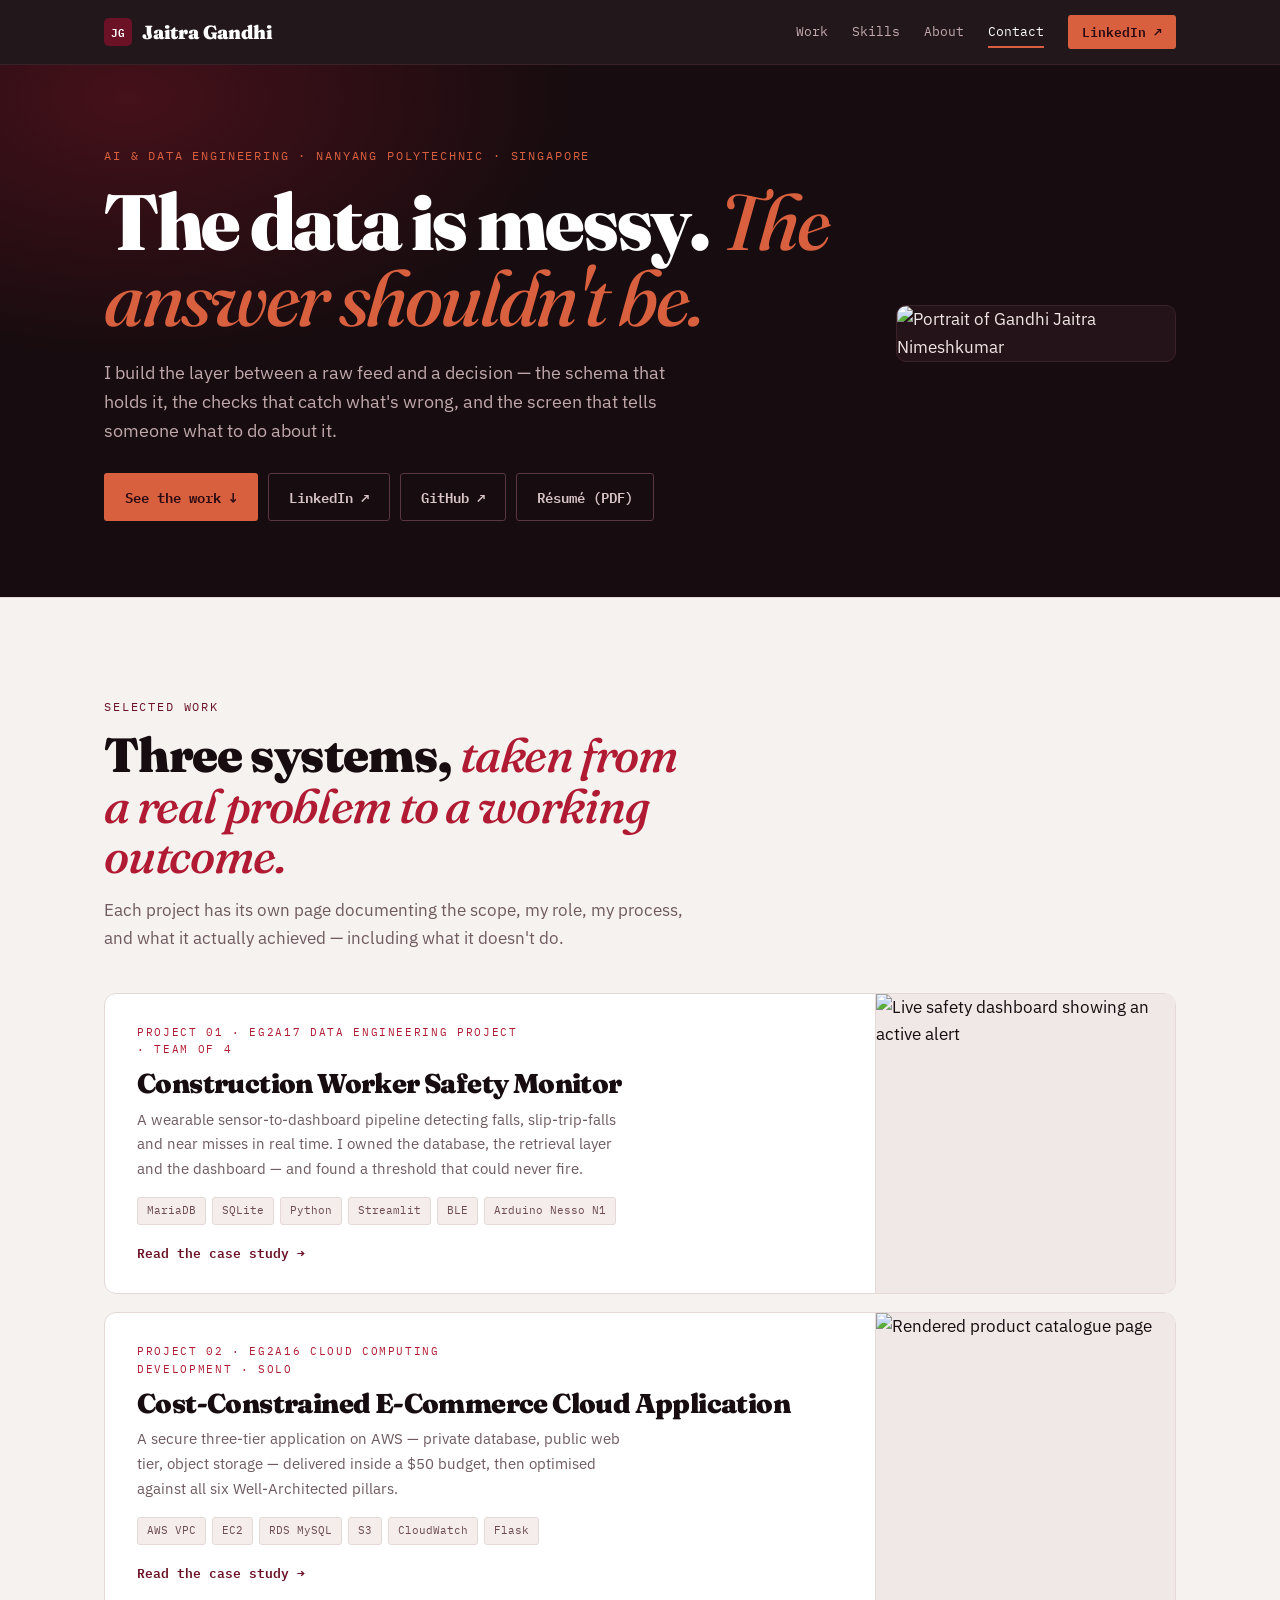
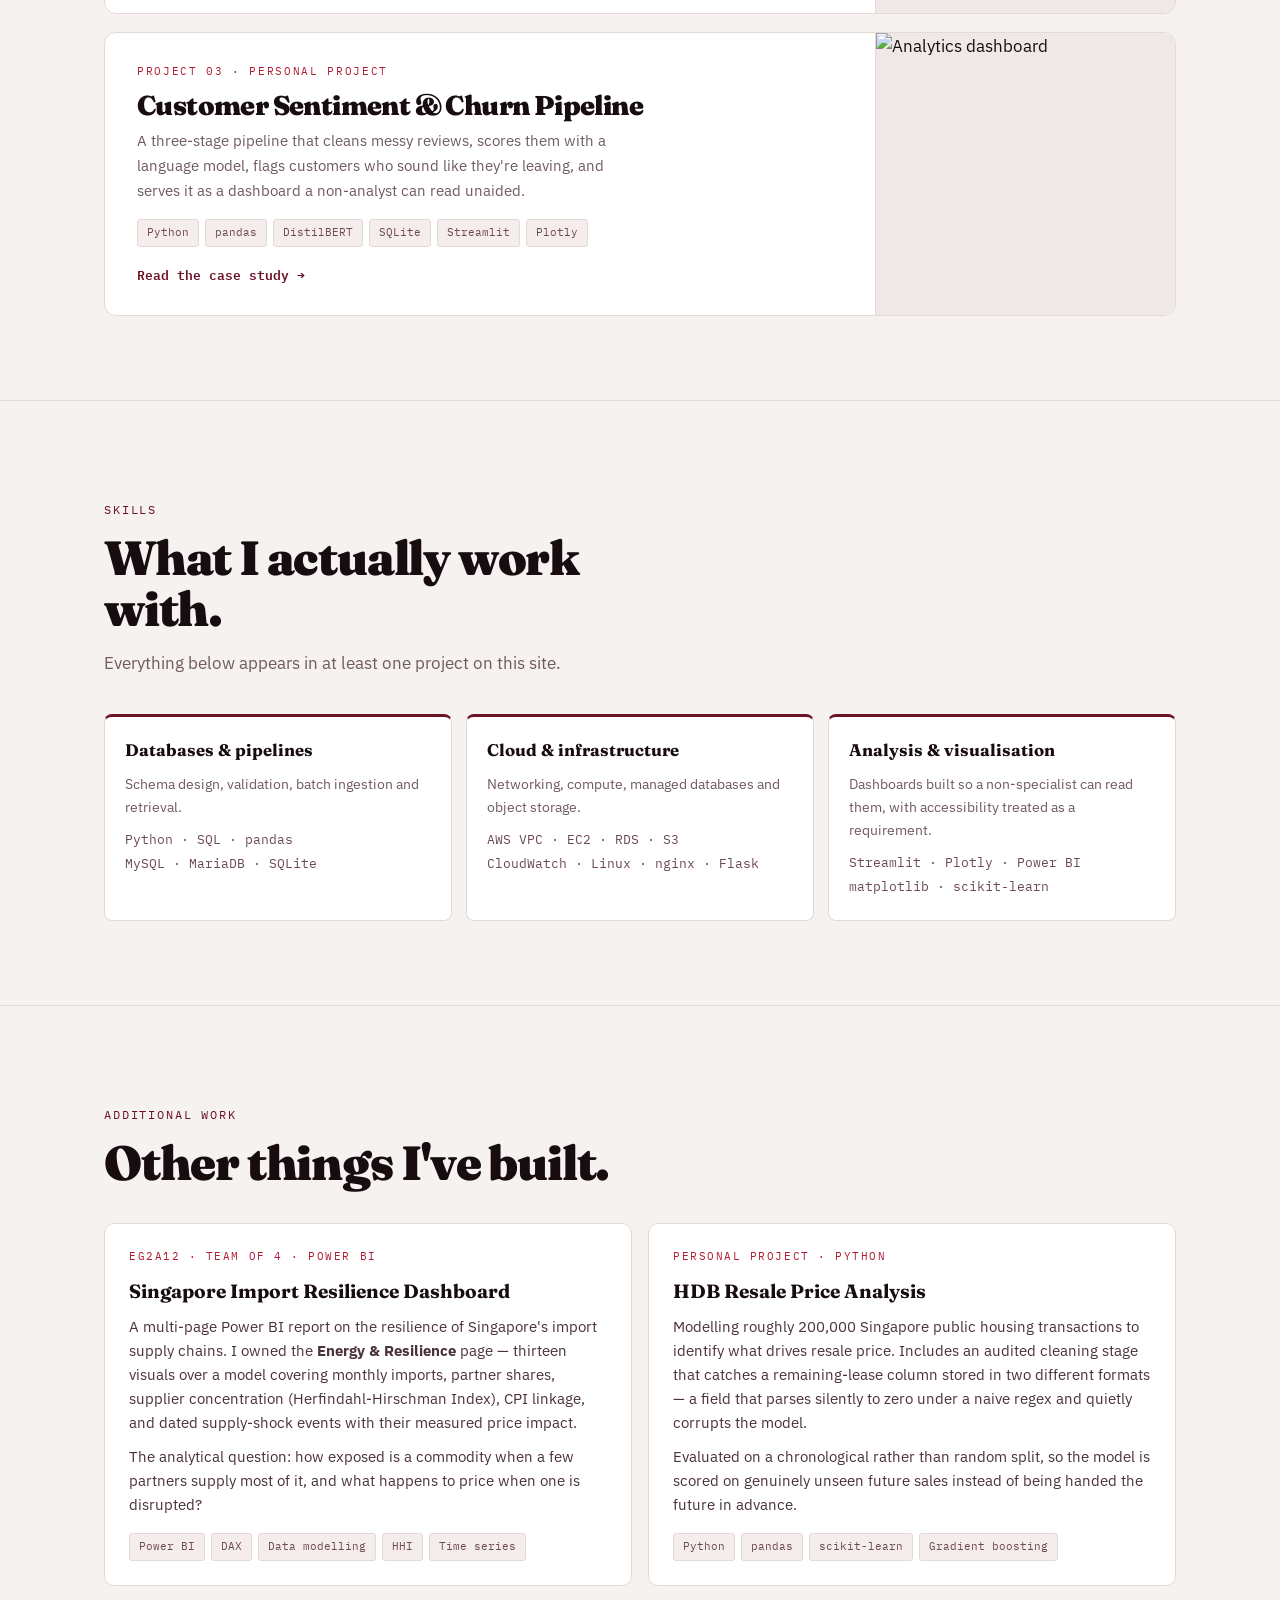
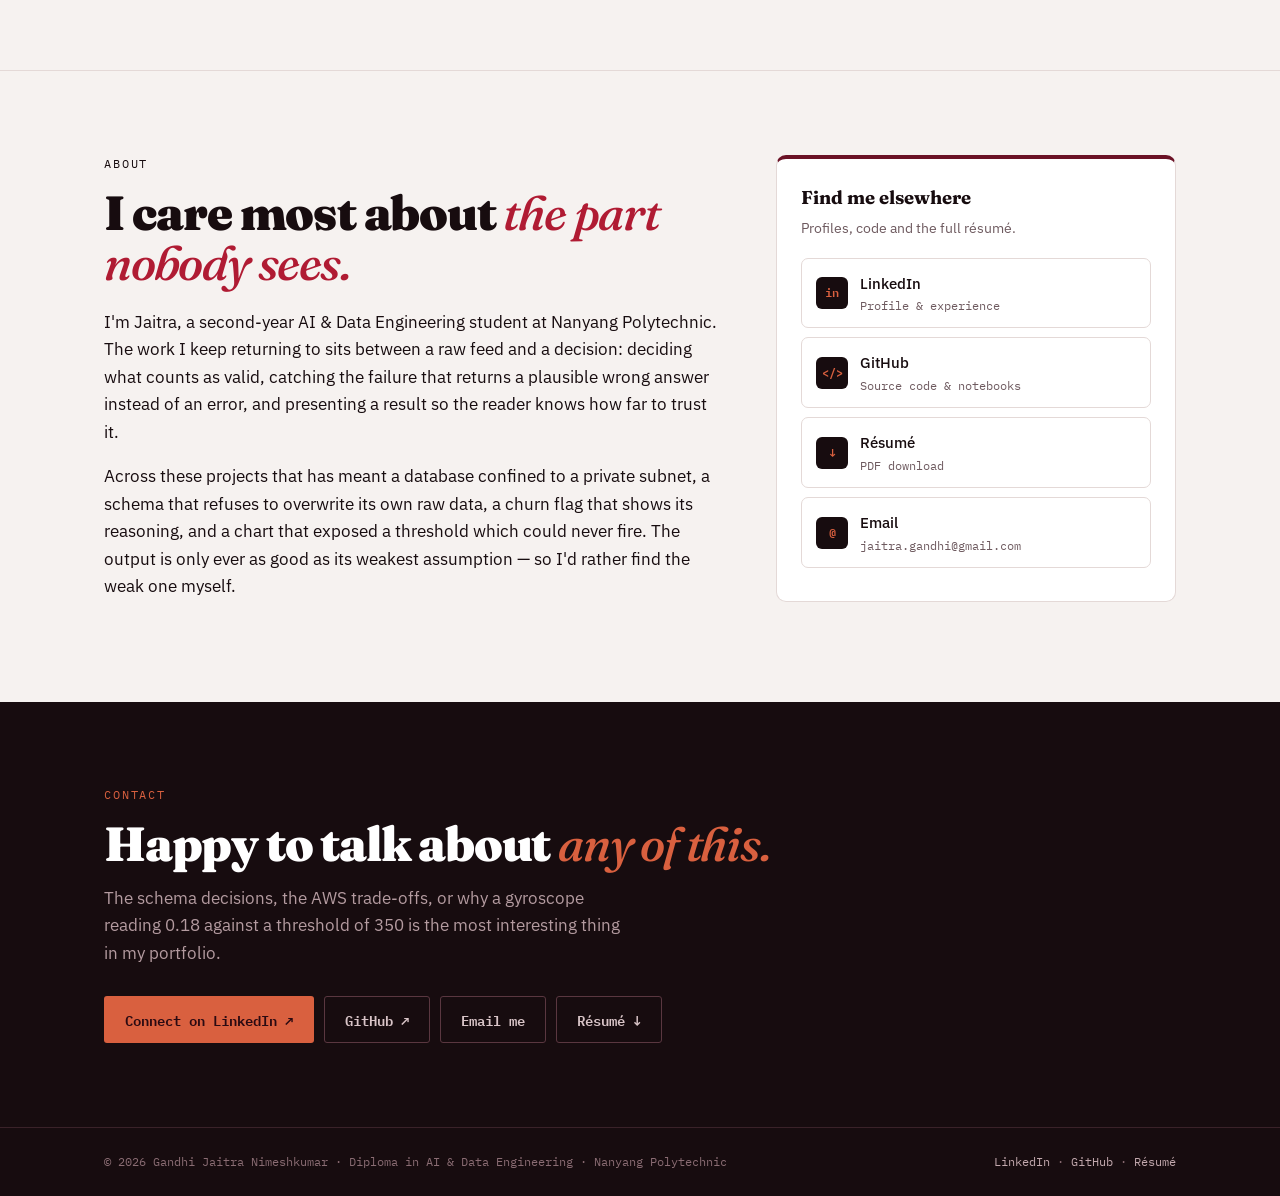
==== index.html @ 82442469 "Add files via upload" ====
<!DOCTYPE html>
<html lang="en">
<head>
<meta charset="utf-8">
<meta name="viewport" content="width=device-width, initial-scale=1">
<title>Gandhi Jaitra Nimeshkumar — AI &amp; Data Engineering Portfolio</title>
<meta name="description" content="AI &amp; Data Engineering student at Nanyang Polytechnic. Databases, data pipelines, cloud infrastructure and dashboards.">
<meta name="author" content="Gandhi Jaitra Nimeshkumar">
<meta name="theme-color" content="#170C0F">
<link rel="preconnect" href="https://fonts.googleapis.com">
<link rel="preconnect" href="https://fonts.gstatic.com" crossorigin>
<link href="https://fonts.googleapis.com/css2?family=Fraunces:opsz,wght@9..144,500;9..144,700;9..144,900&family=IBM+Plex+Mono:wght@400;500;600&family=IBM+Plex+Sans:wght@400;500;600&display=swap" rel="stylesheet">
<link rel="stylesheet" href="style.css">
</head>
<body>
<nav>
  <div class="wrap">
    <a class="brand" href="#top"><span class="mk">JG</span> Jaitra Gandhi</a>
    <button class="burger" id="burger" aria-label="Menu" aria-expanded="false">☰</button>
    <div class="menu" id="menu">
      <a class="nl" href="#work">Work</a>
      <a class="nl" href="#skills">Skills</a>
      <a class="nl" href="#about">About</a>
      <a class="nl" href="#contact">Contact</a>
      <a class="navcta" href="https://www.linkedin.com/in/jaitra-gandhi-11a529430/" target="_blank" rel="noopener">LinkedIn ↗</a>
    </div>
  </div>
</nav>
<header class="hero" id="top">
  <div class="wrap">
    <div class="hero-grid">
      <div>
        <p class="eyebrow">AI &amp; Data Engineering · Nanyang Polytechnic · Singapore</p>
        <h1>The data is messy. <i>The answer shouldn't be.</i></h1>
        <p class="lede">I build the layer between a raw feed and a decision — the schema that holds it, the checks that catch what's wrong, and the screen that tells someone what to do about it.</p>
        <div class="btns">
          <a class="btn solid" href="#work">See the work ↓</a>
          <a class="btn ghost" href="https://www.linkedin.com/in/jaitra-gandhi-11a529430/" target="_blank" rel="noopener">LinkedIn ↗</a>
          <a class="btn ghost" href="https://github.com/noobmaster69zz" target="_blank" rel="noopener">GitHub ↗</a>
          <a class="btn ghost" href="Gandhi_Jaitra_Nimeshkumar_Resume.pdf" target="_blank" rel="noopener">Résumé (PDF)</a>
        </div>
      </div>
      <div class="portrait"><img src="img/portrait.png" alt="Portrait of Gandhi Jaitra Nimeshkumar"></div>
    </div>
  </div>
</header>

<section id="work">
  <div class="wrap">
    <div class="sec-head rv">
      <p class="eyebrow">Selected work</p>
      <h2>Three systems, <i>taken from a real problem to a working outcome.</i></h2>
      <p>Each project has its own page documenting the scope, my role, my process, and what it actually achieved — including what it doesn't do.</p>
    </div>
    <div class="cards">
      <a class="pcard rv" href="p1-safety-monitor.html">
        <div class="pcard-body">
          <p class="p-num">Project 01 · EG2A17 Data Engineering Project · Team of 4</p>
          <h3>Construction Worker Safety Monitor</h3>
          <p>A wearable sensor-to-dashboard pipeline detecting falls, slip-trip-falls and near misses in real time. I owned the database, the retrieval layer and the dashboard — and found a threshold that could never fire.</p>
          <div class="stack"><span>MariaDB</span><span>SQLite</span><span>Python</span><span>Streamlit</span><span>BLE</span><span>Arduino Nesso N1</span></div>
          <div class="go">Read the case study →</div>
        </div>
        <div class="pcard-img"><img src="img/dep-dashboard.png" alt="Live safety dashboard showing an active alert"></div>
      </a>

      <a class="pcard rv" href="p2-cloud-application.html">
        <div class="pcard-body">
          <p class="p-num">Project 02 · EG2A16 Cloud Computing Development · Solo</p>
          <h3>Cost-Constrained E-Commerce Cloud Application</h3>
          <p>A secure three-tier application on AWS — private database, public web tier, object storage — delivered inside a $50 budget, then optimised against all six Well-Architected pillars.</p>
          <div class="stack"><span>AWS VPC</span><span>EC2</span><span>RDS MySQL</span><span>S3</span><span>CloudWatch</span><span>Flask</span></div>
          <div class="go">Read the case study →</div>
        </div>
        <div class="pcard-img"><img src="img/ccd-products.jpg" alt="Rendered product catalogue page"></div>
      </a>

      <a class="pcard rv" href="p3-sentiment-churn.html">
        <div class="pcard-body">
          <p class="p-num">Project 03 · Personal project</p>
          <h3>Customer Sentiment &amp; Churn Pipeline</h3>
          <p>A three-stage pipeline that cleans messy reviews, scores them with a language model, flags customers who sound like they're leaving, and serves it as a dashboard a non-analyst can read unaided.</p>
          <div class="stack"><span>Python</span><span>pandas</span><span>DistilBERT</span><span>SQLite</span><span>Streamlit</span><span>Plotly</span></div>
          <div class="go">Read the case study →</div>
        </div>
        <div class="pcard-img"><img src="img/ccd-cloudwatch.jpg" alt="Analytics dashboard"></div>
      </a>
    </div>
  </div>
</section>

<section id="skills">
  <div class="wrap">
    <div class="sec-head rv">
      <p class="eyebrow">Skills</p>
      <h2>What I actually work with.</h2>
      <p>Everything below appears in at least one project on this site.</p>
    </div>
    <div class="caps rv">
      <div class="cap"><h4>Databases &amp; pipelines</h4><p>Schema design, validation, batch ingestion and retrieval.</p>
        <div class="lst">Python · SQL · pandas<br>MySQL · MariaDB · SQLite</div></div>
      <div class="cap"><h4>Cloud &amp; infrastructure</h4><p>Networking, compute, managed databases and object storage.</p>
        <div class="lst">AWS VPC · EC2 · RDS · S3<br>CloudWatch · Linux · nginx · Flask</div></div>
      <div class="cap"><h4>Analysis &amp; visualisation</h4><p>Dashboards built so a non-specialist can read them, with accessibility treated as a requirement.</p>
        <div class="lst">Streamlit · Plotly · Power BI<br>matplotlib · scikit-learn</div></div>
    </div>
  </div>
</section>

<section id="more">
  <div class="wrap">
    <div class="sec-head rv"><p class="eyebrow">Additional work</p><h2>Other things I've built.</h2></div>
    <div class="more rv">
      <div class="mw">
        <p class="p-num">EG2A12 · Team of 4 · Power BI</p>
        <h4>Singapore Import Resilience Dashboard</h4>
        <p>A multi-page Power BI report on the resilience of Singapore's import supply chains. I owned the <strong>Energy &amp; Resilience</strong> page — thirteen visuals over a model covering monthly imports, partner shares, supplier concentration (Herfindahl-Hirschman Index), CPI linkage, and dated supply-shock events with their measured price impact.</p>
        <p>The analytical question: how exposed is a commodity when a few partners supply most of it, and what happens to price when one is disrupted?</p>
        <div class="stack"><span>Power BI</span><span>DAX</span><span>Data modelling</span><span>HHI</span><span>Time series</span></div>
      </div>
      <div class="mw">
        <p class="p-num">Personal project · Python</p>
        <h4>HDB Resale Price Analysis</h4>
        <p>Modelling roughly 200,000 Singapore public housing transactions to identify what drives resale price. Includes an audited cleaning stage that catches a remaining-lease column stored in two different formats — a field that parses silently to zero under a naive regex and quietly corrupts the model.</p>
        <p>Evaluated on a chronological rather than random split, so the model is scored on genuinely unseen future sales instead of being handed the future in advance.</p>
        <div class="stack"><span>Python</span><span>pandas</span><span>scikit-learn</span><span>Gradient boosting</span></div>
      </div>
    </div>
  </div>
</section>

<section id="about">
  <div class="wrap">
    <div class="about-grid">
      <div class="rv">
        <p class="eyebrow">About</p>
        <h2>I care most about <i>the part nobody sees.</i></h2>
        <p style="margin-top:20px">I'm Jaitra, a second-year AI &amp; Data Engineering student at Nanyang Polytechnic. The work I keep returning to sits between a raw feed and a decision: deciding what counts as valid, catching the failure that returns a plausible wrong answer instead of an error, and presenting a result so the reader knows how far to trust it.</p>
        <p>Across these projects that has meant a database confined to a private subnet, a schema that refuses to overwrite its own raw data, a churn flag that shows its reasoning, and a chart that exposed a threshold which could never fire. The output is only ever as good as its weakest assumption — so I'd rather find the weak one myself.</p>
      </div>
      <div class="linkcard rv">
        <h3>Find me elsewhere</h3>
        <p>Profiles, code and the full résumé.</p>
        <a class="linkrow" href="https://www.linkedin.com/in/jaitra-gandhi-11a529430/" target="_blank" rel="noopener"><span class="ic">in</span><span>LinkedIn<small>Profile &amp; experience</small></span></a>
        <a class="linkrow" href="https://github.com/noobmaster69zz" target="_blank" rel="noopener"><span class="ic">&lt;/&gt;</span><span>GitHub<small>Source code &amp; notebooks</small></span></a>
        <a class="linkrow" href="Gandhi_Jaitra_Nimeshkumar_Resume.pdf" target="_blank" rel="noopener"><span class="ic">↓</span><span>Résumé<small>PDF download</small></span></a>
        <a class="linkrow" href="mailto:jaitra.gandhi@gmail.com"><span class="ic">@</span><span>Email<small>jaitra.gandhi@gmail.com</small></span></a>
      </div>
    </div>
  </div>
</section>
<section class="contact" id="contact">
  <div class="wrap">
    <p class="eyebrow">Contact</p>
    <h2>Happy to talk about <i>any of this.</i></h2>
    <p style="max-width:52ch;margin-top:16px">The schema decisions, the AWS trade-offs, or why a gyroscope reading 0.18 against a threshold of 350 is the most interesting thing in my portfolio.</p>
    <div class="btns">
      <a class="btn solid" href="https://www.linkedin.com/in/jaitra-gandhi-11a529430/" target="_blank" rel="noopener">Connect on LinkedIn ↗</a>
      <a class="btn ghost" href="https://github.com/noobmaster69zz" target="_blank" rel="noopener">GitHub ↗</a>
      <a class="btn ghost" href="mailto:jaitra.gandhi@gmail.com">Email me</a>
      <a class="btn ghost" href="Gandhi_Jaitra_Nimeshkumar_Resume.pdf" target="_blank" rel="noopener">Résumé ↓</a>
    </div>
  </div>
</section><footer>
  <div class="wrap">
    <span>© 2026 Gandhi Jaitra Nimeshkumar · Diploma in AI &amp; Data Engineering · Nanyang Polytechnic</span>
    <span>
      <a href="https://www.linkedin.com/in/jaitra-gandhi-11a529430/" target="_blank" rel="noopener">LinkedIn</a> ·
      <a href="https://github.com/noobmaster69zz" target="_blank" rel="noopener">GitHub</a> ·
      <a href="Gandhi_Jaitra_Nimeshkumar_Resume.pdf" target="_blank" rel="noopener">Résumé</a>
    </span>
  </div>
</footer>
<div id="lb"><img id="lbimg" src="" alt=""></div>
<script src="script.js"></script>
</body>
</html>
---- style.css ----
:root{
  --ink:#170C0F;
  --ink-2:#241318;
  --oxblood:#6B1226;
  --crimson:#B01B33;
  --ember:#D9603F;
  --paper:#F6F2F0;
  --card:#FFFFFF;
  --mute:#6E5A5F;
  --line:#E4D9D7;
  --line-dk:#3A2229;
  --disp:'Fraunces',Georgia,serif;
  --sans:'IBM Plex Sans',system-ui,sans-serif;
  --mono:'IBM Plex Mono',ui-monospace,monospace;
}
*{box-sizing:border-box}
html{scroll-behavior:smooth;scroll-padding-top:72px}
body{margin:0;background:var(--paper);color:var(--ink);font-family:var(--sans);font-size:17px;line-height:1.62;-webkit-font-smoothing:antialiased}
img{max-width:100%;display:block}
a{color:var(--oxblood)}
.wrap{max-width:1120px;margin:0 auto;padding:0 24px}
.eyebrow{font-family:var(--mono);font-size:11.5px;letter-spacing:.16em;text-transform:uppercase;margin:0}
code{font-family:var(--mono);font-size:.88em;background:#F3EAE9;padding:1px 5px;border-radius:3px}

/* ---------- setup banner ---------- */
#setup{background:var(--crimson);color:#fff;font-family:var(--mono);font-size:13px;line-height:1.7}
#setup .wrap{padding:14px 24px}
#setup ol{margin:6px 0 0;padding-left:20px}
#setup button{background:#fff;color:var(--crimson);border:0;border-radius:5px;padding:5px 12px;font:600 12px var(--mono);cursor:pointer;margin-top:8px}

/* ---------- nav ---------- */
nav{position:sticky;top:0;z-index:60;background:rgba(23,12,15,.95);backdrop-filter:blur(10px);border-bottom:1px solid var(--line-dk)}
nav .wrap{display:flex;align-items:center;gap:26px;height:64px}
.brand{font-family:var(--disp);font-weight:900;font-size:19px;color:#fff;text-decoration:none;margin-right:auto;letter-spacing:-.01em;display:flex;align-items:center;gap:10px}
.brand .mk{width:28px;height:28px;border-radius:5px;background:var(--oxblood);color:#fff;display:grid;place-items:center;font-family:var(--mono);font-size:11px;font-weight:600;letter-spacing:0}
.nl{font-family:var(--mono);font-size:12.5px;color:#C3A9AE;text-decoration:none;padding:5px 0;border-bottom:2px solid transparent}
.nl:hover{color:#fff}
.nl.on{color:#fff;border-bottom-color:var(--ember)}
.navcta{font-family:var(--mono);font-size:12.5px;font-weight:600;color:#2A0A12;background:var(--ember);padding:7px 14px;border-radius:3px;text-decoration:none}
.navcta:hover{background:#fff}
.menu{display:flex;gap:24px;align-items:center}
.burger{display:none;background:none;border:0;color:#fff;font-size:21px;cursor:pointer}

/* ---------- buttons ---------- */
.btns{display:flex;flex-wrap:wrap;gap:10px;margin-top:28px}
.btn{font-family:var(--mono);font-size:13.5px;font-weight:600;padding:12px 20px;border-radius:3px;text-decoration:none;border:1px solid transparent;display:inline-block}
.btn.solid{background:var(--ember);color:#2A0A12}
.btn.solid:hover{background:#fff}
.btn.ghost{border-color:#5A3740;color:#D8C4C7}
.btn.ghost:hover{border-color:var(--ember);color:#fff}
.btn.dark{border-color:var(--line);color:var(--ink)}
.btn.dark:hover{border-color:var(--crimson);color:var(--crimson)}

/* ---------- hero (home) ---------- */
header.hero{background:var(--ink);color:#EDE2E1;padding:82px 0 76px;position:relative;overflow:hidden}
header.hero::before{content:"";position:absolute;inset:0;background:radial-gradient(720px 420px at 10% 6%,rgba(176,27,51,.30),transparent 62%);pointer-events:none}
.hero .wrap{position:relative;z-index:1}
.hero .eyebrow{color:var(--ember)}
.hero-grid{display:grid;grid-template-columns:1fr 280px;gap:56px;align-items:center}
h1{font-family:var(--disp);font-weight:900;font-size:clamp(2.6rem,6.6vw,4.9rem);line-height:.97;letter-spacing:-.03em;margin:18px 0 0;color:#fff;max-width:15ch}
h1 i{font-style:italic;font-weight:500;color:var(--ember)}
.lede{font-size:1.12rem;color:#C0A8AC;max-width:54ch;margin:22px 0 0}
.portrait{border:1px solid var(--line-dk);border-radius:10px;overflow:hidden;background:#241419}
.portrait img{width:100%;filter:saturate(.92) contrast(1.03)}

/* ---------- sections ---------- */
section{padding:84px 0;border-top:1px solid var(--line)}
.sec-head{max-width:60ch}
.sec-head .eyebrow{color:var(--oxblood)}
h2{font-family:var(--disp);font-weight:900;font-size:clamp(1.95rem,4.2vw,3rem);line-height:1.05;letter-spacing:-.025em;margin:14px 0 0}
h2 i{font-style:italic;font-weight:500;color:var(--crimson)}
.sec-head p{color:var(--mute);margin:16px 0 0}

/* ---------- project cards (home) ---------- */
.cards{display:grid;gap:18px;margin-top:40px}
.pcard{display:grid;grid-template-columns:1fr 300px;gap:0;background:var(--card);border:1px solid var(--line);border-radius:12px;overflow:hidden;text-decoration:none;color:var(--ink);transition:border-color .18s,transform .18s,box-shadow .18s}
.pcard:hover{border-color:var(--crimson);transform:translateY(-3px);box-shadow:0 10px 30px rgba(107,18,38,.10)}
.pcard-body{padding:30px 32px}
.pcard .p-num{font-family:var(--mono);font-size:11px;letter-spacing:.15em;text-transform:uppercase;color:var(--crimson)}
.pcard h3{font-family:var(--disp);font-weight:900;font-size:1.7rem;letter-spacing:-.022em;margin:10px 0 8px;line-height:1.08}
.pcard p{color:var(--mute);margin:0;font-size:.96rem;max-width:56ch}
.pcard .go{font-family:var(--mono);font-size:12.5px;color:var(--oxblood);margin-top:18px;font-weight:600}
.pcard-img{background:#F0E8E7;border-left:1px solid var(--line);overflow:hidden}
.pcard-img img{width:100%;height:100%;object-fit:cover}
.stack{display:flex;flex-wrap:wrap;gap:6px;margin-top:16px}
.stack span{font-family:var(--mono);font-size:11px;background:#F5EDEC;border:1px solid var(--line);color:#6B4A50;padding:4px 9px;border-radius:3px}

/* ---------- skills ---------- */
.caps{display:grid;grid-template-columns:repeat(3,1fr);gap:14px;margin-top:36px}
.cap{background:var(--card);border:1px solid var(--line);border-top:3px solid var(--oxblood);border-radius:8px;padding:20px}
.cap h4{font-family:var(--disp);font-weight:700;font-size:1.05rem;margin:0 0 8px}
.cap p{font-size:.89rem;color:var(--mute);margin:0}
.cap .lst{font-family:var(--mono);font-size:.8rem;color:#6B4A50;margin-top:10px;line-height:1.9}

/* ---------- about ---------- */
.about-grid{display:grid;grid-template-columns:1.55fr 1fr;gap:52px;align-items:start}
.linkcard{background:var(--card);border:1px solid var(--line);border-top:4px solid var(--oxblood);border-radius:10px;padding:24px}
.linkcard h3{font-family:var(--disp);font-weight:700;font-size:1.16rem;margin:0 0 3px}
.linkcard>p{font-size:.9rem;color:var(--mute);margin:0 0 18px}
.linkrow{display:flex;align-items:center;gap:12px;padding:12px 14px;border:1px solid var(--line);border-radius:7px;text-decoration:none;color:var(--ink);margin-bottom:9px;font-weight:500;font-size:.95rem;transition:border-color .15s,transform .15s}
.linkrow:hover{border-color:var(--crimson);transform:translateX(3px)}
.linkrow .ic{width:32px;height:32px;border-radius:6px;background:var(--ink);color:var(--ember);display:grid;place-items:center;font-family:var(--mono);font-size:12px;font-weight:600;flex:none}
.linkrow small{display:block;font-weight:400;color:var(--mute);font-size:.78rem;font-family:var(--mono)}

/* ---------- more work ---------- */
.more{display:grid;grid-template-columns:1fr 1fr;gap:16px;margin-top:34px}
.mw{background:var(--card);border:1px solid var(--line);border-radius:10px;padding:24px}
.mw .p-num{font-family:var(--mono);font-size:11px;letter-spacing:.14em;text-transform:uppercase;color:var(--crimson)}
.mw h4{font-family:var(--disp);font-weight:700;font-size:1.2rem;margin:9px 0 8px}
.mw p{font-size:.93rem;color:#4A3236;margin:0 0 10px}

/* ================= PROJECT PAGE ================= */
.phero{background:var(--ink);color:#EDE2E1;padding:56px 0 0;position:relative;overflow:hidden}
.phero::before{content:"";position:absolute;inset:0;background:radial-gradient(680px 380px at 8% 0%,rgba(176,27,51,.28),transparent 62%);pointer-events:none}
.phero .wrap{position:relative;z-index:1}
.crumb{font-family:var(--mono);font-size:12px;color:#9A7A81}
.crumb a{color:#C3A9AE;text-decoration:none}
.crumb a:hover{color:#fff}
.phero .eyebrow{color:var(--ember);margin-top:26px}
.phero h1{font-size:clamp(2.2rem,5.2vw,3.7rem);max-width:19ch}
.phero .lede{max-width:60ch}
.meta{display:grid;grid-template-columns:repeat(4,1fr);border-top:1px solid var(--line-dk);margin-top:44px}
.meta div{padding:20px 0 24px;border-right:1px solid var(--line-dk);padding-right:18px}
.meta div:last-child{border-right:0}
.meta .k{font-family:var(--mono);font-size:10.5px;letter-spacing:.12em;text-transform:uppercase;color:#9A7A81}
.meta .v{font-family:var(--disp);font-weight:700;font-size:1.12rem;color:#fff;margin-top:7px;line-height:1.2}

/* rubric block */
.rub{padding:76px 0;border-top:1px solid var(--line)}
.rub-tag{font-family:var(--mono);font-size:11px;letter-spacing:.15em;text-transform:uppercase;color:var(--crimson);display:flex;align-items:center;gap:10px;margin:0}
.rub-tag::before{content:"";width:26px;height:2px;background:var(--crimson);flex:none}
.rub h2{max-width:22ch}
.rub .cont{max-width:76ch;margin-top:22px}
.rub .cont p{margin:0 0 15px}
.rub .cont p:last-child{margin-bottom:0}

/* facts strip */
.facts{display:grid;grid-template-columns:repeat(4,1fr);border:1px solid var(--line);border-radius:10px;overflow:hidden;background:var(--card);margin-top:34px}
.fact{padding:20px 22px;border-right:1px solid var(--line)}
.fact:last-child{border-right:0}
.fact .v{font-family:var(--disp);font-weight:900;font-size:1.8rem;line-height:1;letter-spacing:-.02em;color:var(--oxblood)}
.fact .l{font-family:var(--mono);font-size:10.5px;color:var(--mute);text-transform:uppercase;letter-spacing:.08em;margin-top:7px}

/* steps */
.steps{display:grid;gap:1px;margin-top:26px;border:1px solid var(--line);border-radius:8px;overflow:hidden;background:var(--line)}
.step{display:grid;grid-template-columns:54px 1fr;background:#fff}
.step .sn{background:var(--ink);color:var(--ember);font-family:var(--mono);font-size:12.5px;display:grid;place-items:center}
.step .sb{padding:15px 20px}
.step .sb strong{font-family:var(--mono);font-size:.86rem;color:var(--oxblood);display:block;margin-bottom:3px}
.step .sb span{font-size:.93rem;color:#453035}

/* wins / limits / finding */
.wins{display:grid;grid-template-columns:repeat(auto-fit,minmax(200px,1fr));gap:12px;margin-top:26px}
.win{border:1px solid var(--line);border-left:3px solid var(--oxblood);border-radius:6px;padding:14px 16px;background:var(--card)}
.win strong{display:block;font-family:var(--mono);font-size:.85rem;color:var(--oxblood)}
.win span{font-size:.88rem;color:var(--mute)}
.limits{background:#FBF4F2;border:1px solid #EBD5D0;border-left:3px solid var(--ember);border-radius:8px;padding:22px 26px;margin-top:30px}
.limits .rub-tag{color:#A6432A}
.limits .rub-tag::before{background:#A6432A}
.limits p{margin:12px 0 0;font-size:.95rem;color:#4A3236;max-width:76ch}
.finding{background:var(--ink);color:#E7D8DA;border-radius:10px;padding:30px 32px;margin-top:30px}
.finding .rub-tag{color:var(--ember)}
.finding .rub-tag::before{background:var(--ember)}
.finding h3{font-family:var(--disp);font-weight:900;font-size:1.5rem;margin:14px 0 10px;color:#fff;letter-spacing:-.02em}
.finding p{margin:0 0 12px;font-size:.98rem;color:#BCA3A7;max-width:78ch}
.finding p:last-child{margin-bottom:0}
.finding code{background:#33161F;color:#F0B9A8}

/* figures */
.figs{display:grid;grid-template-columns:repeat(auto-fit,minmax(300px,1fr));gap:16px;margin-top:26px}
figure{margin:0;border:1px solid var(--line);border-radius:8px;overflow:hidden;background:#fff}
figure img{width:100%;height:auto;cursor:zoom-in}
figcaption{padding:12px 15px;border-top:1px solid var(--line);font-size:.85rem;color:var(--mute)}
figcaption b{color:var(--ink);font-weight:600}

/* expandable nodes */
.grid-btns{display:grid;grid-template-columns:repeat(auto-fit,minmax(160px,1fr));gap:10px;margin-top:22px}
.node{background:var(--card);border:1px solid var(--line);border-radius:7px;padding:15px;cursor:pointer;text-align:left;font:inherit;transition:border-color .15s,transform .15s}
.node:hover{border-color:var(--crimson);transform:translateY(-2px)}
.node[aria-expanded="true"]{border-color:var(--crimson);background:#FCF4F3}
.node .t{font-family:var(--mono);font-size:10.5px;color:var(--crimson);letter-spacing:.08em}
.node .n{font-family:var(--disp);font-weight:700;font-size:1rem;margin-top:5px}
.node .d{font-size:.85rem;color:var(--mute);margin-top:8px;display:none;line-height:1.55}
.node[aria-expanded="true"] .d{display:block}

/* schema explorer */
.sig{margin-top:24px;border:1px solid var(--line-dk);border-radius:10px;background:var(--ink);overflow:hidden}
.sig-top{padding:12px 18px;border-bottom:1px solid var(--line-dk);font-family:var(--mono);font-size:11.5px;color:#9A7A81}
.sig-top b{color:var(--ember);font-weight:600}
.sig-body{display:grid;grid-template-columns:1fr 1fr 1fr;gap:1px;background:var(--line-dk)}
.tbl{background:#1D0F14;border:0;padding:20px;text-align:left;cursor:pointer;font:inherit;color:inherit}
.tbl:hover{background:#291419}
.tbl[aria-selected="true"]{background:#33161F}
.tbl .k{font-family:var(--mono);font-size:10.5px;letter-spacing:.13em;color:var(--ember)}
.tbl .t{font-family:var(--mono);font-size:15px;color:#fff;margin-top:6px}
.tbl .s{font-size:.85rem;color:#A78D93;margin-top:6px}
.sig-detail{padding:22px;border-top:1px solid var(--line-dk);background:#140A0E;min-height:110px}
.sig-detail .cols{font-family:var(--mono);font-size:12px;color:#D3A9B2;line-height:2}
.sig-detail p{margin:10px 0 0;font-size:.93rem;color:#B49BA0;max-width:78ch}

/* churn demo */
.demo{margin-top:24px;border:1px solid var(--line-dk);border-radius:10px;background:var(--ink);overflow:hidden}
.demo-grid{display:grid;grid-template-columns:1fr 1fr}
.demo-pane{padding:22px}
.demo-pane+.demo-pane{border-left:1px solid var(--line-dk)}
.pane-label{font-family:var(--mono);font-size:10.5px;letter-spacing:.13em;text-transform:uppercase;color:#9A7A81;margin:0 0 11px}
#review{width:100%;min-height:120px;resize:vertical;background:#120A0D;border:1px solid var(--line-dk);border-radius:6px;color:#E4D3D5;font-family:var(--sans);font-size:15px;line-height:1.55;padding:12px}
#review:focus{outline:2px solid var(--ember);outline-offset:1px}
.samples{display:flex;flex-wrap:wrap;gap:6px;margin-top:11px}
.samples button{font-family:var(--mono);font-size:11px;background:transparent;border:1px solid var(--line-dk);color:#A78D93;padding:5px 10px;border-radius:99px;cursor:pointer}
.samples button:hover{border-color:var(--ember);color:#fff}
#readout{font-size:15px;line-height:1.7;color:#B49BA0;min-height:120px}
#readout mark{background:rgba(217,96,63,.26);color:#FFC7B2;border-bottom:2px solid var(--ember);border-radius:2px;padding:1px 2px}
.verdict{display:inline-block;font-family:var(--mono);font-size:12.5px;font-weight:600;padding:7px 14px;border-radius:99px;margin-bottom:12px}
.verdict.risk{background:rgba(176,27,51,.22);color:#FFA98F;border:1px solid rgba(217,96,63,.45)}
.verdict.safe{background:rgba(90,130,110,.18);color:#9FD8B8;border:1px solid rgba(120,180,150,.35)}
.trig{display:flex;flex-wrap:wrap;gap:5px;margin-top:12px}
.trig span{font-family:var(--mono);font-size:11px;background:rgba(176,27,51,.2);border:1px solid rgba(217,96,63,.35);color:#FFB49B;padding:3px 8px;border-radius:99px}
.demo-foot{padding:12px 18px;border-top:1px solid var(--line-dk);font-family:var(--mono);font-size:11px;color:#8A6C73}

/* prev / next */
.pn{display:grid;grid-template-columns:1fr 1fr;gap:16px;padding:56px 0 0;border-top:1px solid var(--line)}
.pn a{background:var(--card);border:1px solid var(--line);border-radius:10px;padding:22px 26px;text-decoration:none;color:var(--ink);transition:border-color .15s,transform .15s}
.pn a:hover{border-color:var(--crimson);transform:translateY(-2px)}
.pn .k{font-family:var(--mono);font-size:11px;letter-spacing:.13em;text-transform:uppercase;color:var(--mute)}
.pn .t{font-family:var(--disp);font-weight:700;font-size:1.15rem;margin-top:6px}
.pn a.next{text-align:right}

/* contact + footer */
.contact{background:var(--ink);color:#D9C7CA;border:0}
.contact h2{color:#fff}
.contact h2 i{color:var(--ember)}
.contact .eyebrow{color:var(--ember)}
.contact p{color:#B49BA0}
footer{background:var(--ink);color:#8A6C73;font-family:var(--mono);font-size:12px;padding:24px 0;border-top:1px solid var(--line-dk)}
footer .wrap{display:flex;flex-wrap:wrap;gap:14px;justify-content:space-between;align-items:center}
footer a{color:#C3A9AE;text-decoration:none}
footer a:hover{color:#fff}

/* lightbox */
#lb{position:fixed;inset:0;background:rgba(20,10,12,.94);display:none;place-items:center;z-index:100;padding:28px;cursor:zoom-out}
#lb.on{display:grid}
#lb img{max-width:96vw;max-height:92vh;border-radius:6px}

.rv{opacity:0;transform:translateY(16px);transition:opacity .6s,transform .6s}
.rv.in{opacity:1;transform:none}

@media (max-width:900px){
  .hero-grid,.about-grid,.caps,.more,.sig-body,.demo-grid,.pn{grid-template-columns:1fr}
  .pcard{grid-template-columns:1fr}
  .pcard-img{border-left:0;border-top:1px solid var(--line);height:190px}
  .portrait{max-width:230px;margin-top:26px}
  .meta,.facts{grid-template-columns:1fr 1fr}
  .meta div:nth-child(2){border-right:0}
  .fact:nth-child(2){border-right:0}
  .fact:nth-child(1),.fact:nth-child(2){border-bottom:1px solid var(--line)}
  .demo-pane+.demo-pane{border-left:0;border-top:1px solid var(--line-dk)}
  .menu{display:none;position:absolute;top:64px;left:0;right:0;background:var(--ink);flex-direction:column;align-items:flex-start;gap:0;padding:6px 24px 16px;border-bottom:1px solid var(--line-dk)}
  .menu.open{display:flex}
  .menu a{padding:11px 0;width:100%}
  .burger{display:block}
  section,.rub{padding:56px 0}
  .pn a.next{text-align:left}
}
@media (prefers-reduced-motion:reduce){
  *{animation:none!important;transition:none!important}
  html{scroll-behavior:auto}
  .rv{opacity:1;transform:none}
}
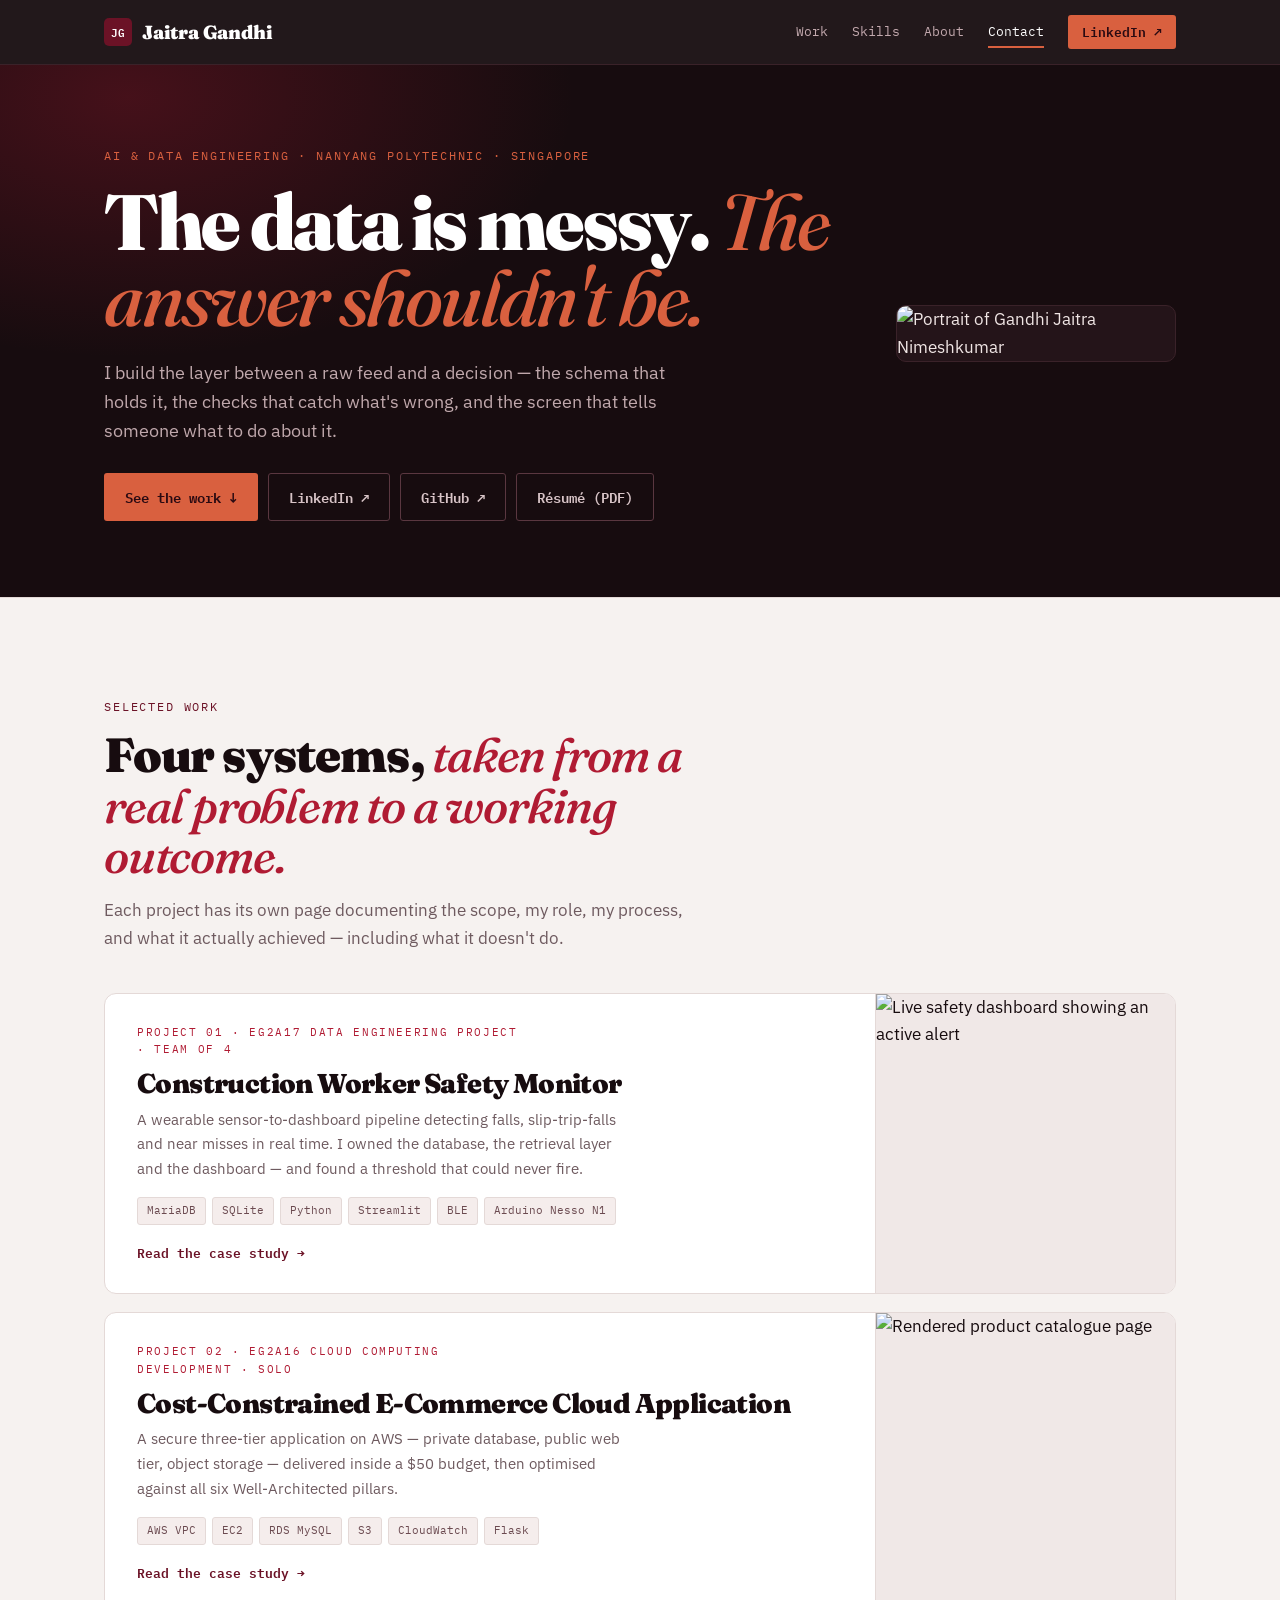
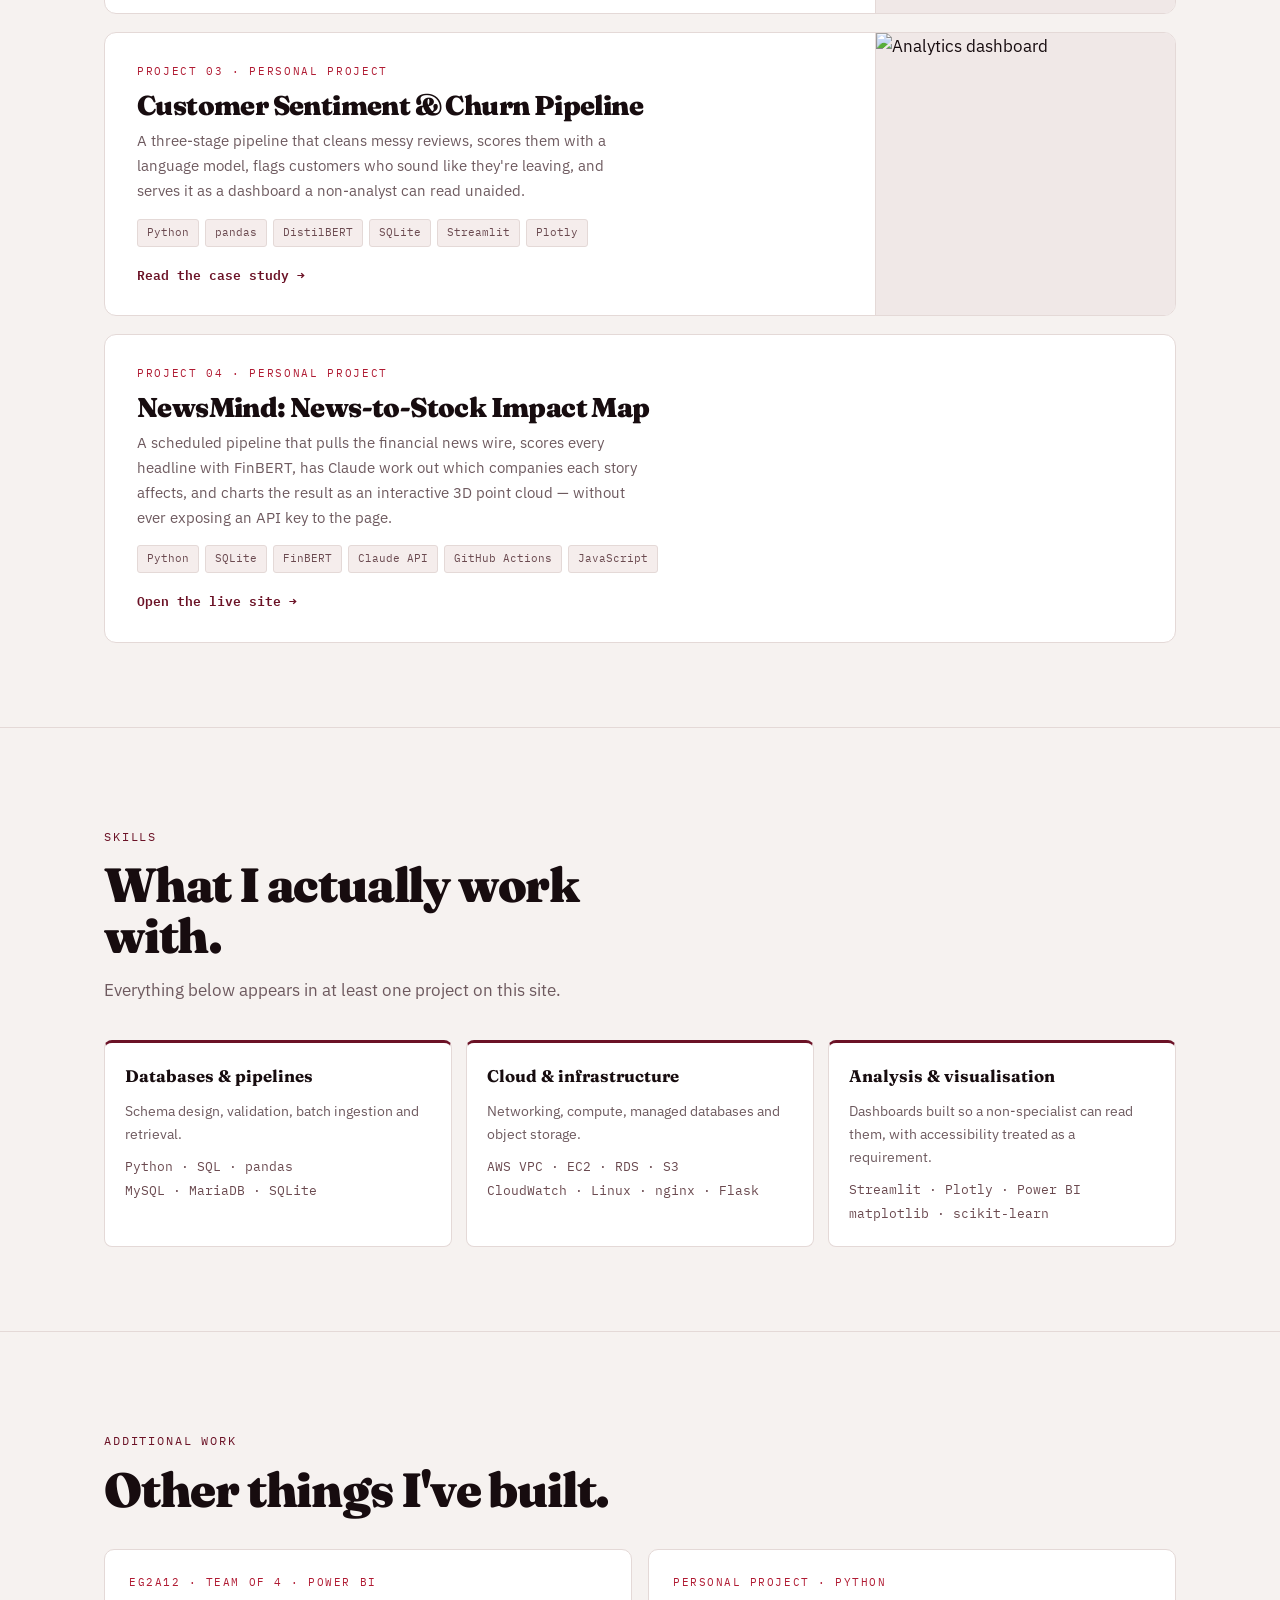
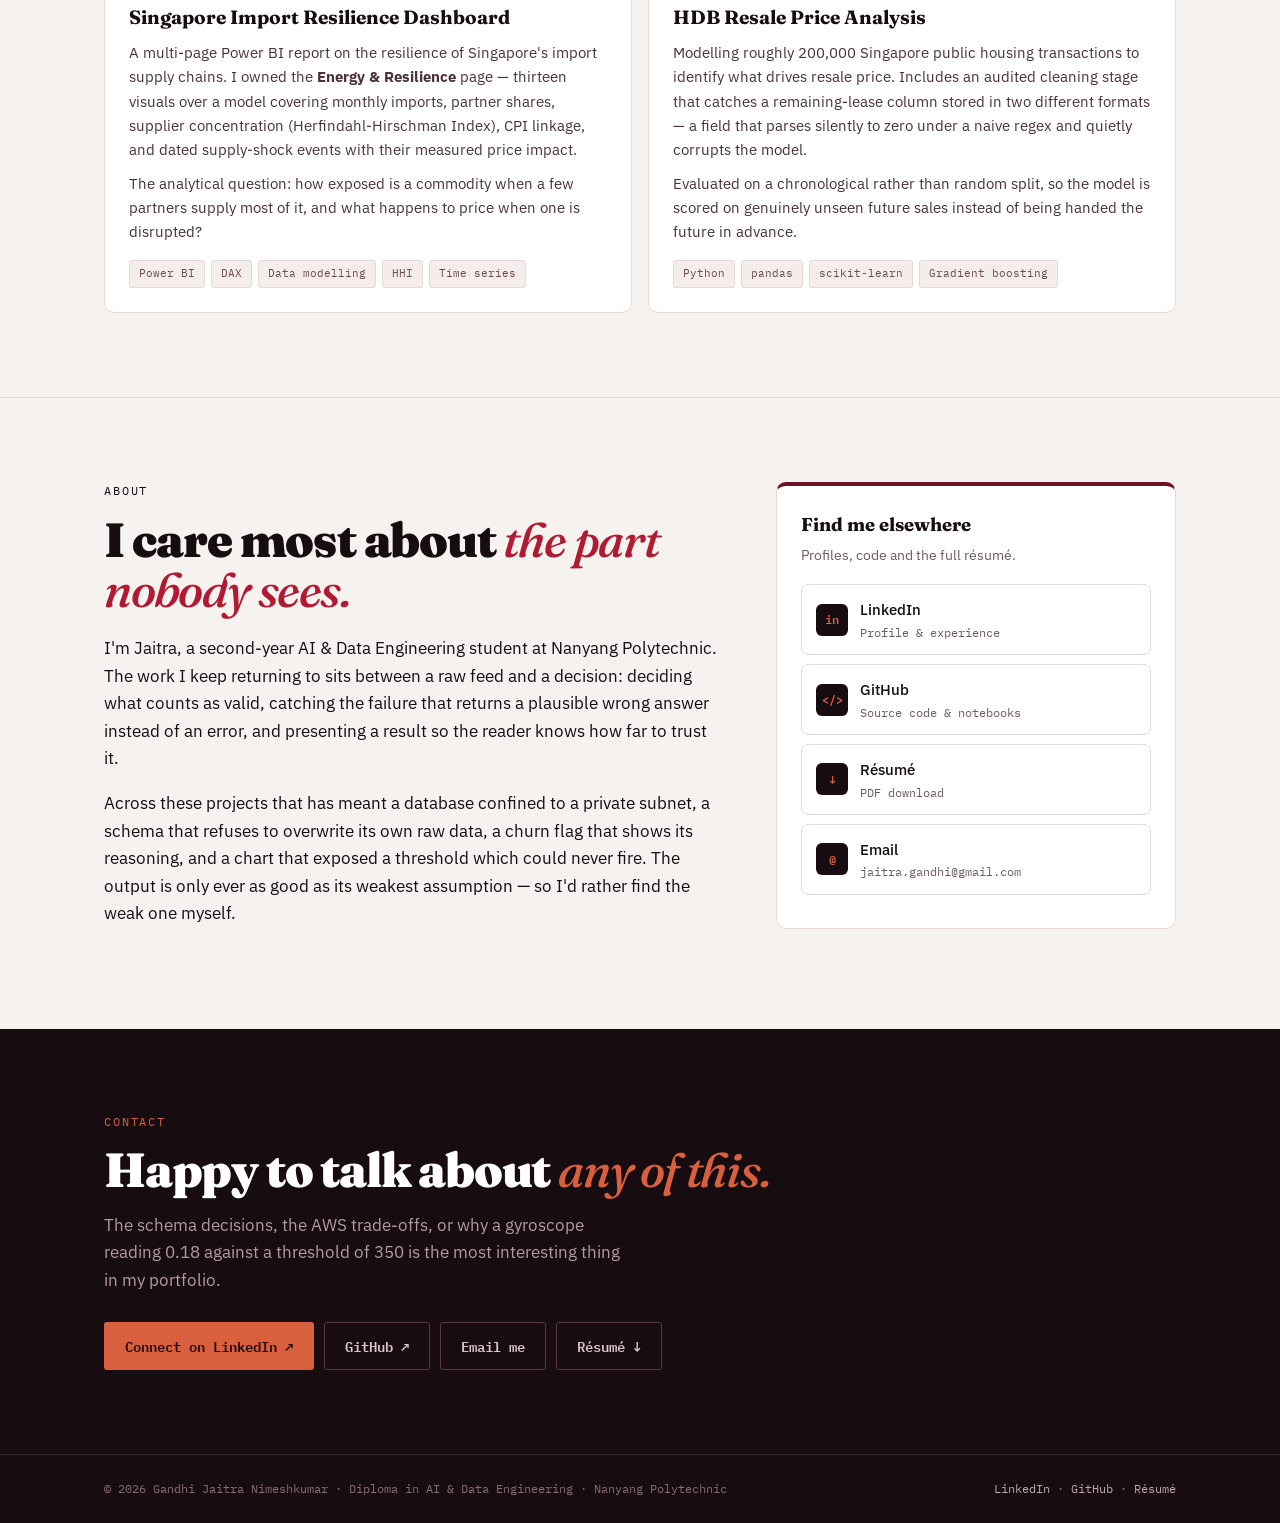
==== commit 632f1196: "Add NewsMind as a fourth project and rewrite the README Co-Authored-By: Claude Fable 5.2 <noreply@an" ====
--- a/index.html
+++ b/index.html
@@ -49,7 +49,7 @@
   <div class="wrap">
     <div class="sec-head rv">
       <p class="eyebrow">Selected work</p>
-      <h2>Three systems, <i>taken from a real problem to a working outcome.</i></h2>
+      <h2>Four systems, <i>taken from a real problem to a working outcome.</i></h2>
       <p>Each project has its own page documenting the scope, my role, my process, and what it actually achieved — including what it doesn't do.</p>
     </div>
     <div class="cards">
@@ -84,6 +84,16 @@
           <div class="go">Read the case study →</div>
         </div>
         <div class="pcard-img"><img src="img/ccd-cloudwatch.jpg" alt="Analytics dashboard"></div>
+      </a>
+
+      <a class="pcard rv" href="https://noobmaster69zz.github.io/newsmind/">
+        <div class="pcard-body">
+          <p class="p-num">Project 04 · Personal project</p>
+          <h3>NewsMind: News-to-Stock Impact Map</h3>
+          <p>A scheduled pipeline that pulls the financial news wire, scores every headline with FinBERT, has Claude work out which companies each story affects, and charts the result as an interactive 3D point cloud — without ever exposing an API key to the page.</p>
+          <div class="stack"><span>Python</span><span>SQLite</span><span>FinBERT</span><span>Claude API</span><span>GitHub Actions</span><span>JavaScript</span></div>
+          <div class="go">Open the live site →</div>
+        </div>
       </a>
     </div>
   </div>
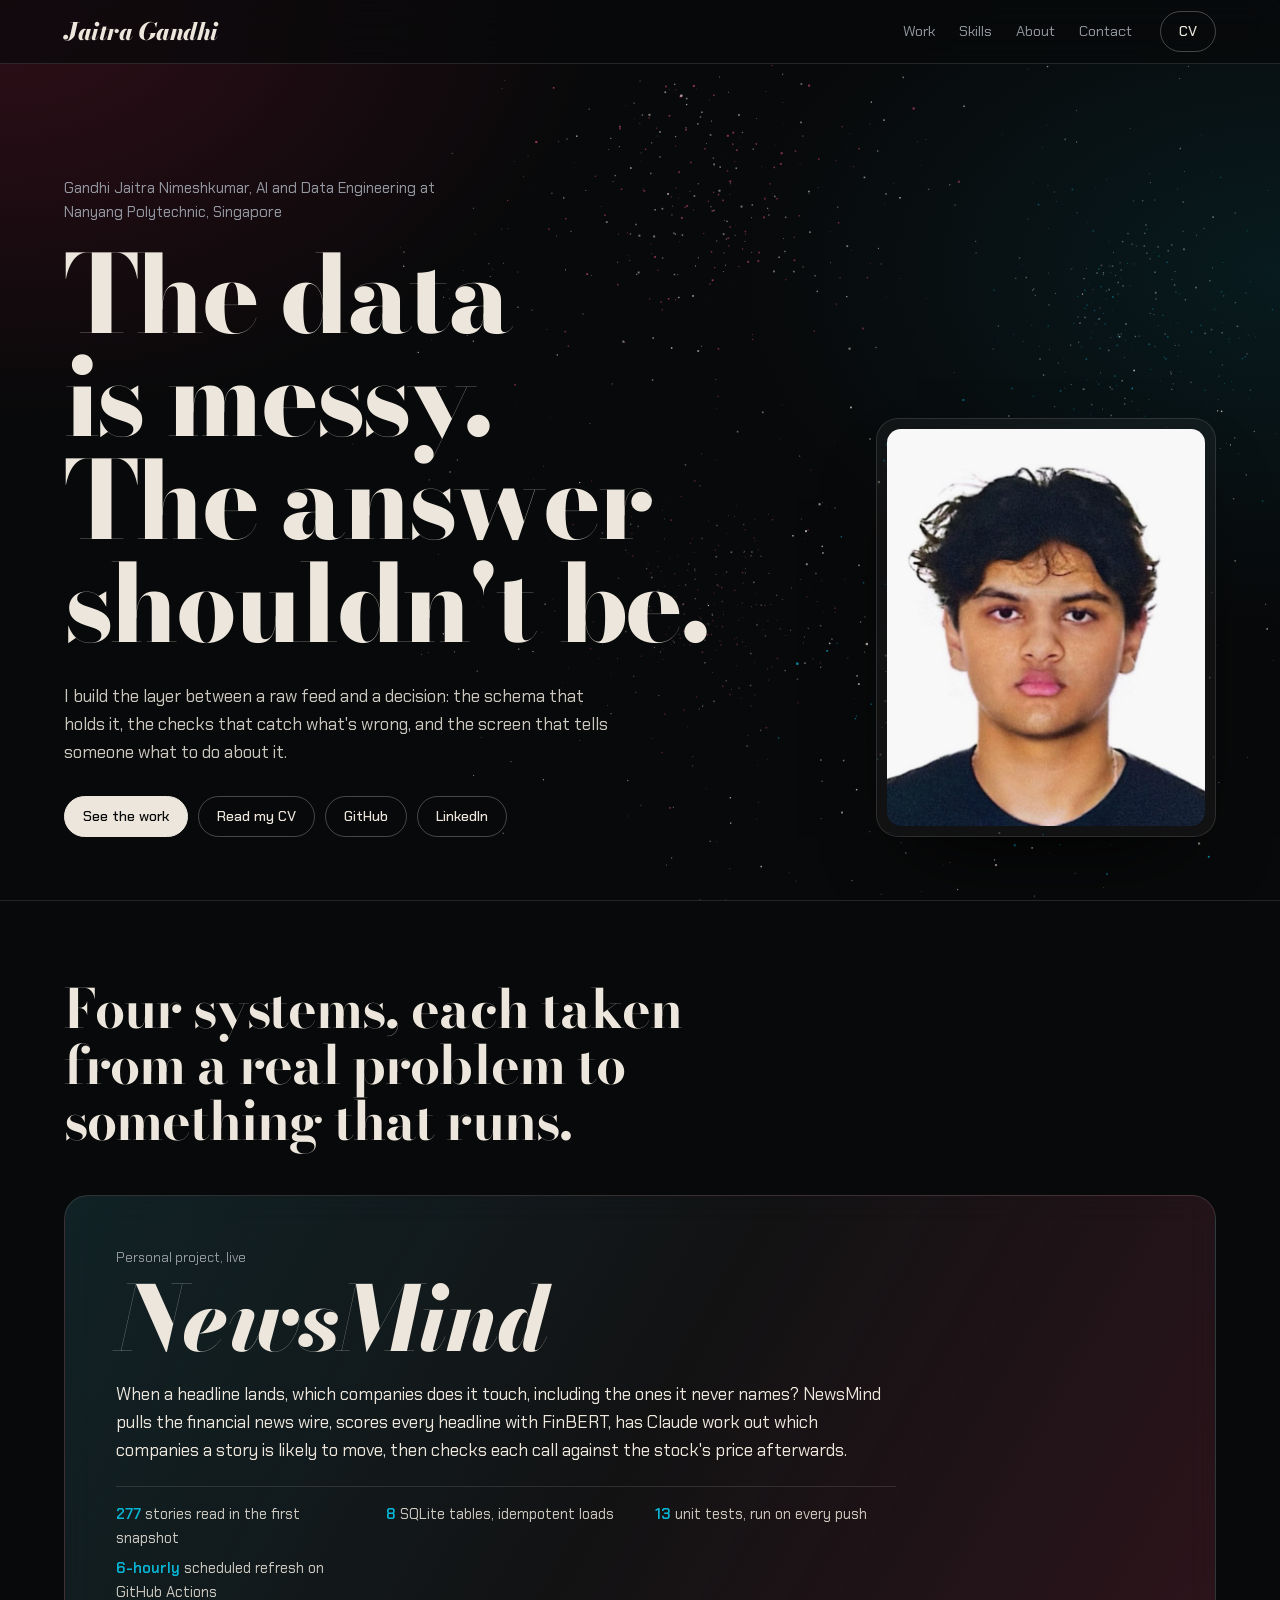
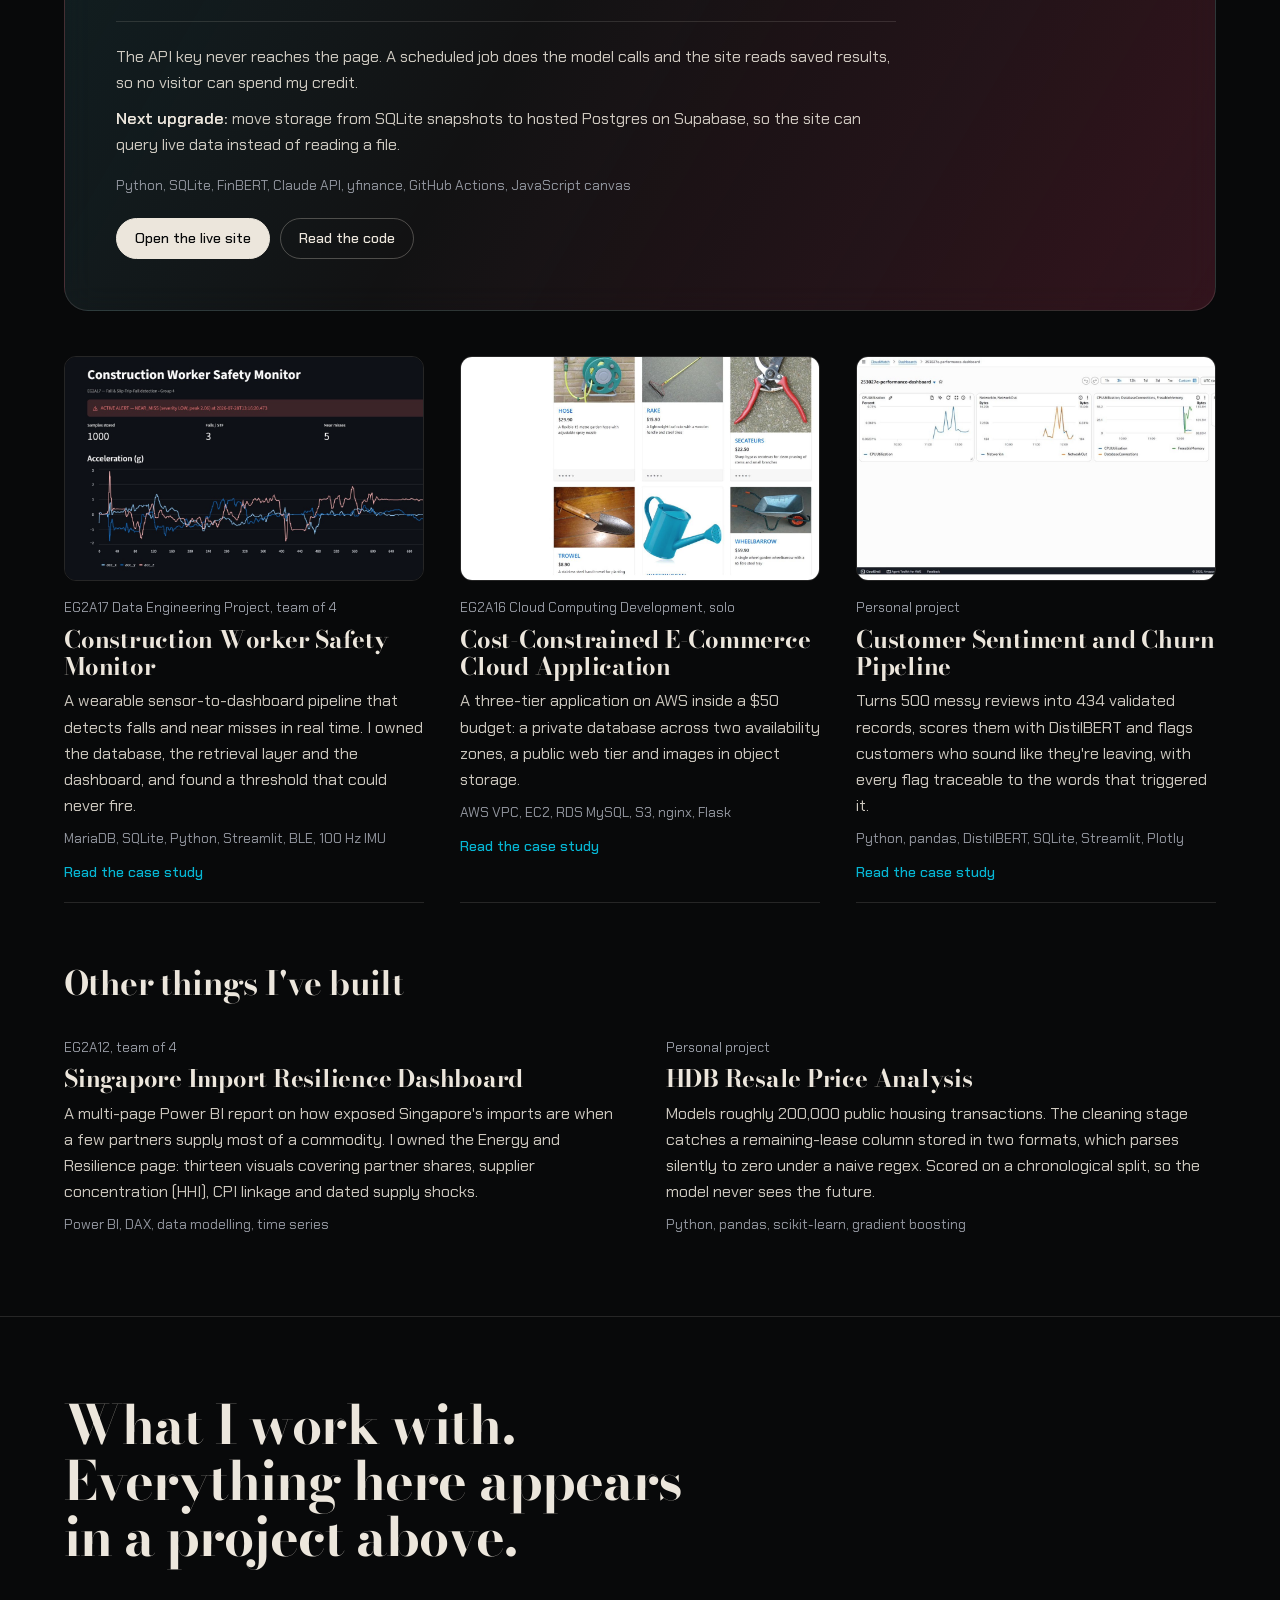
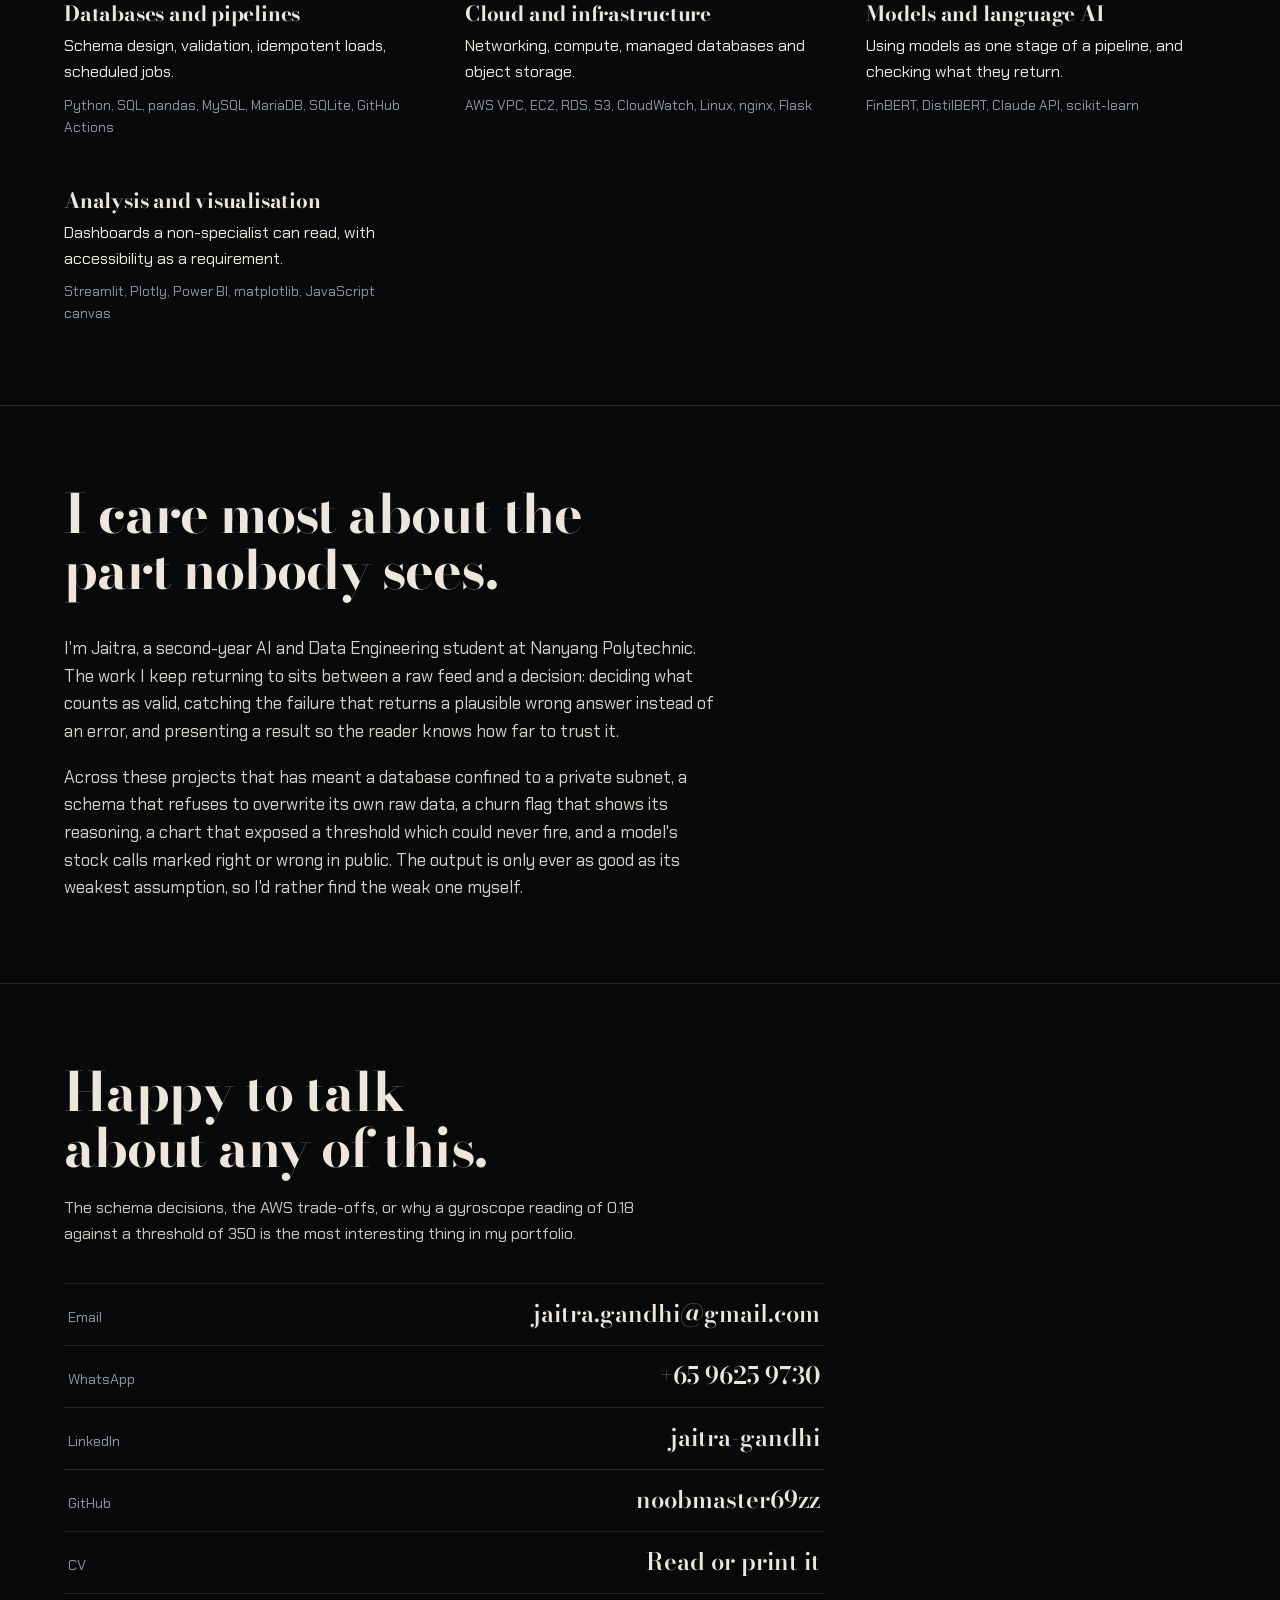
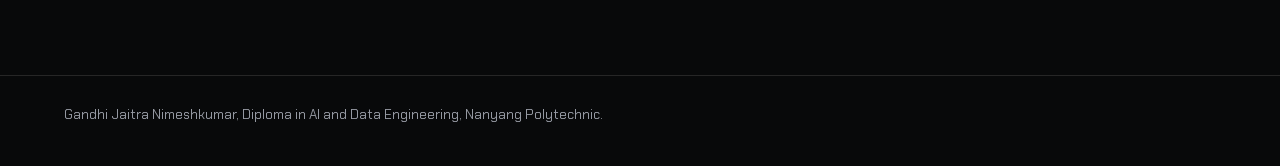
==== commit 21999ad4: "Rebuild the portfolio home page, add a printable CV and the missing images Co-Authored-By: Claude Fa" ====
--- a/index.html
+++ b/index.html
@@ -1,187 +1,172 @@
-<!DOCTYPE html>
+<!doctype html>
 <html lang="en">
 <head>
-<meta charset="utf-8">
-<meta name="viewport" content="width=device-width, initial-scale=1">
-<title>Gandhi Jaitra Nimeshkumar — AI &amp; Data Engineering Portfolio</title>
-<meta name="description" content="AI &amp; Data Engineering student at Nanyang Polytechnic. Databases, data pipelines, cloud infrastructure and dashboards.">
-<meta name="author" content="Gandhi Jaitra Nimeshkumar">
-<meta name="theme-color" content="#170C0F">
-<link rel="preconnect" href="https://fonts.googleapis.com">
-<link rel="preconnect" href="https://fonts.gstatic.com" crossorigin>
-<link href="https://fonts.googleapis.com/css2?family=Fraunces:opsz,wght@9..144,500;9..144,700;9..144,900&family=IBM+Plex+Mono:wght@400;500;600&family=IBM+Plex+Sans:wght@400;500;600&display=swap" rel="stylesheet">
-<link rel="stylesheet" href="style.css">
+  <meta charset="utf-8">
+  <meta name="viewport" content="width=device-width, initial-scale=1">
+  <title>Jaitra Gandhi: AI and Data Engineering portfolio</title>
+  <meta name="description" content="Gandhi Jaitra Nimeshkumar, AI and Data Engineering student at Nanyang Polytechnic. Data pipelines, databases, cloud infrastructure and the screens that explain them.">
+  <meta name="author" content="Gandhi Jaitra Nimeshkumar">
+  <meta name="theme-color" content="#08090A">
+  <link rel="icon" href="data:image/svg+xml,%3Csvg xmlns='http://www.w3.org/2000/svg' viewBox='0 0 32 32'%3E%3Crect width='32' height='32' fill='%2308090A'/%3E%3Ccircle cx='16' cy='16' r='5' fill='%2306B6D4'/%3E%3Ccircle cx='16' cy='16' r='11' fill='none' stroke='%23E0527A' stroke-width='1.5'/%3E%3C/svg%3E">
+  <link rel="preconnect" href="https://fonts.googleapis.com">
+  <link rel="preconnect" href="https://fonts.gstatic.com" crossorigin>
+  <link href="https://fonts.googleapis.com/css2?family=Bodoni+Moda:ital,opsz,wght@0,6..96,400..900;1,6..96,400..900&family=Chakra+Petch:wght@400;500;600&display=swap" rel="stylesheet">
+  <link rel="stylesheet" href="site.css">
 </head>
 <body>
-<nav>
-  <div class="wrap">
-    <a class="brand" href="#top"><span class="mk">JG</span> Jaitra Gandhi</a>
-    <button class="burger" id="burger" aria-label="Menu" aria-expanded="false">☰</button>
-    <div class="menu" id="menu">
-      <a class="nl" href="#work">Work</a>
-      <a class="nl" href="#skills">Skills</a>
-      <a class="nl" href="#about">About</a>
-      <a class="nl" href="#contact">Contact</a>
-      <a class="navcta" href="https://www.linkedin.com/in/jaitra-gandhi-11a529430/" target="_blank" rel="noopener">LinkedIn ↗</a>
-    </div>
-  </div>
-</nav>
-<header class="hero" id="top">
-  <div class="wrap">
-    <div class="hero-grid">
-      <div>
-        <p class="eyebrow">AI &amp; Data Engineering · Nanyang Polytechnic · Singapore</p>
-        <h1>The data is messy. <i>The answer shouldn't be.</i></h1>
-        <p class="lede">I build the layer between a raw feed and a decision — the schema that holds it, the checks that catch what's wrong, and the screen that tells someone what to do about it.</p>
-        <div class="btns">
-          <a class="btn solid" href="#work">See the work ↓</a>
-          <a class="btn ghost" href="https://www.linkedin.com/in/jaitra-gandhi-11a529430/" target="_blank" rel="noopener">LinkedIn ↗</a>
-          <a class="btn ghost" href="https://github.com/noobmaster69zz" target="_blank" rel="noopener">GitHub ↗</a>
-          <a class="btn ghost" href="Gandhi_Jaitra_Nimeshkumar_Resume.pdf" target="_blank" rel="noopener">Résumé (PDF)</a>
+  <a class="skip" href="#work">Skip to the work</a>
+
+  <header class="top">
+    <a class="mark" href="#top">Jaitra Gandhi</a>
+    <nav class="nav" aria-label="Sections">
+      <a href="#work">Work</a>
+      <a href="#skills">Skills</a>
+      <a href="#about">About</a>
+      <a href="#contact">Contact</a>
+    </nav>
+    <a class="pill" href="cv.html">CV</a>
+  </header>
+
+  <main id="top">
+    <section class="hero">
+      <canvas class="field" id="field" aria-hidden="true"></canvas>
+      <div class="hero-text">
+        <p class="hero-who">Gandhi Jaitra Nimeshkumar, AI and Data Engineering at Nanyang Polytechnic, Singapore</p>
+        <h1 class="hero-line">The data is messy. The answer shouldn't be.</h1>
+        <p class="hero-sub">I build the layer between a raw feed and a decision: the schema that holds it, the checks that catch what's wrong, and the screen that tells someone what to do about it.</p>
+        <div class="hero-links">
+          <a class="btn btn-solid" href="#work">See the work</a>
+          <a class="btn" href="cv.html">Read my CV</a>
+          <a class="btn" href="https://github.com/noobmaster69zz" target="_blank" rel="noopener">GitHub</a>
+          <a class="btn" href="https://www.linkedin.com/in/jaitra-gandhi-11a529430/" target="_blank" rel="noopener">LinkedIn</a>
         </div>
       </div>
-      <div class="portrait"><img src="img/portrait.png" alt="Portrait of Gandhi Jaitra Nimeshkumar"></div>
-    </div>
-  </div>
-</header>
+      <figure class="portrait">
+        <img src="img/portrait.jpg" width="640" height="800" alt="Portrait of Gandhi Jaitra Nimeshkumar">
+      </figure>
+    </section>
 
-<section id="work">
-  <div class="wrap">
-    <div class="sec-head rv">
-      <p class="eyebrow">Selected work</p>
-      <h2>Four systems, <i>taken from a real problem to a working outcome.</i></h2>
-      <p>Each project has its own page documenting the scope, my role, my process, and what it actually achieved — including what it doesn't do.</p>
-    </div>
-    <div class="cards">
-      <a class="pcard rv" href="p1-safety-monitor.html">
-        <div class="pcard-body">
-          <p class="p-num">Project 01 · EG2A17 Data Engineering Project · Team of 4</p>
+    <section class="band" id="work">
+      <h2 class="band-title">Four systems, each taken from a real problem to something that runs.</h2>
+
+      <article class="lead">
+        <div class="lead-body">
+          <p class="kind">Personal project, live</p>
+          <h3 class="lead-name">NewsMind</h3>
+          <p class="lead-what">When a headline lands, which companies does it touch, including the ones it never names? NewsMind pulls the financial news wire, scores every headline with FinBERT, has Claude work out which companies a story is likely to move, then checks each call against the stock's price afterwards.</p>
+          <ul class="facts">
+            <li><strong>277</strong> stories read in the first snapshot</li>
+            <li><strong>8</strong> SQLite tables, idempotent loads</li>
+            <li><strong>13</strong> unit tests, run on every push</li>
+            <li><strong>6-hourly</strong> scheduled refresh on GitHub Actions</li>
+          </ul>
+          <p class="lead-note">The API key never reaches the page. A scheduled job does the model calls and the site reads saved results, so no visitor can spend my credit.</p>
+          <p class="lead-note"><strong>Next upgrade:</strong> move storage from SQLite snapshots to hosted Postgres on Supabase, so the site can query live data instead of reading a file.</p>
+          <p class="stack">Python, SQLite, FinBERT, Claude API, yfinance, GitHub Actions, JavaScript canvas</p>
+          <div class="lead-links">
+            <a class="btn btn-solid" href="https://noobmaster69zz.github.io/newsmind/" target="_blank" rel="noopener">Open the live site</a>
+            <a class="btn" href="https://github.com/noobmaster69zz/newsmind" target="_blank" rel="noopener">Read the code</a>
+          </div>
+        </div>
+      </article>
+
+      <div class="cards">
+        <a class="card" href="p1-safety-monitor.html">
+          <img src="img/dep-dashboard.png" alt="Safety monitor dashboard showing an active alert and live sensor charts" loading="lazy" width="1200" height="700">
+          <p class="kind">EG2A17 Data Engineering Project, team of 4</p>
           <h3>Construction Worker Safety Monitor</h3>
-          <p>A wearable sensor-to-dashboard pipeline detecting falls, slip-trip-falls and near misses in real time. I owned the database, the retrieval layer and the dashboard — and found a threshold that could never fire.</p>
-          <div class="stack"><span>MariaDB</span><span>SQLite</span><span>Python</span><span>Streamlit</span><span>BLE</span><span>Arduino Nesso N1</span></div>
-          <div class="go">Read the case study →</div>
+          <p>A wearable sensor-to-dashboard pipeline that detects falls and near misses in real time. I owned the database, the retrieval layer and the dashboard, and found a threshold that could never fire.</p>
+          <p class="stack">MariaDB, SQLite, Python, Streamlit, BLE, 100 Hz IMU</p>
+          <span class="more">Read the case study</span>
+        </a>
+
+        <a class="card" href="p2-cloud-application.html">
+          <img src="img/ccd-products.jpg" alt="Product catalogue page served from the AWS application" loading="lazy" width="1200" height="700">
+          <p class="kind">EG2A16 Cloud Computing Development, solo</p>
+          <h3>Cost-Constrained E-Commerce Cloud Application</h3>
+          <p>A three-tier application on AWS inside a $50 budget: a private database across two availability zones, a public web tier and images in object storage.</p>
+          <p class="stack">AWS VPC, EC2, RDS MySQL, S3, nginx, Flask</p>
+          <span class="more">Read the case study</span>
+        </a>
+
+        <a class="card" href="p3-sentiment-churn.html">
+          <img src="img/ccd-cloudwatch.jpg" alt="Analytics dashboard" loading="lazy" width="1200" height="700">
+          <p class="kind">Personal project</p>
+          <h3>Customer Sentiment and Churn Pipeline</h3>
+          <p>Turns 500 messy reviews into 434 validated records, scores them with DistilBERT and flags customers who sound like they're leaving, with every flag traceable to the words that triggered it.</p>
+          <p class="stack">Python, pandas, DistilBERT, SQLite, Streamlit, Plotly</p>
+          <span class="more">Read the case study</span>
+        </a>
+      </div>
+
+      <h2 class="band-title band-title-small">Other things I've built</h2>
+      <div class="extras">
+        <article class="extra">
+          <p class="kind">EG2A12, team of 4</p>
+          <h3>Singapore Import Resilience Dashboard</h3>
+          <p>A multi-page Power BI report on how exposed Singapore's imports are when a few partners supply most of a commodity. I owned the Energy and Resilience page: thirteen visuals covering partner shares, supplier concentration (HHI), CPI linkage and dated supply shocks.</p>
+          <p class="stack">Power BI, DAX, data modelling, time series</p>
+        </article>
+        <article class="extra">
+          <p class="kind">Personal project</p>
+          <h3>HDB Resale Price Analysis</h3>
+          <p>Models roughly 200,000 public housing transactions. The cleaning stage catches a remaining-lease column stored in two formats, which parses silently to zero under a naive regex. Scored on a chronological split, so the model never sees the future.</p>
+          <p class="stack">Python, pandas, scikit-learn, gradient boosting</p>
+        </article>
+      </div>
+    </section>
+
+    <section class="band" id="skills">
+      <h2 class="band-title">What I work with. Everything here appears in a project above.</h2>
+      <div class="skills">
+        <div>
+          <h3>Databases and pipelines</h3>
+          <p>Schema design, validation, idempotent loads, scheduled jobs.</p>
+          <p class="stack">Python, SQL, pandas, MySQL, MariaDB, SQLite, GitHub Actions</p>
         </div>
-        <div class="pcard-img"><img src="img/dep-dashboard.png" alt="Live safety dashboard showing an active alert"></div>
-      </a>
+        <div>
+          <h3>Cloud and infrastructure</h3>
+          <p>Networking, compute, managed databases and object storage.</p>
+          <p class="stack">AWS VPC, EC2, RDS, S3, CloudWatch, Linux, nginx, Flask</p>
+        </div>
+        <div>
+          <h3>Models and language AI</h3>
+          <p>Using models as one stage of a pipeline, and checking what they return.</p>
+          <p class="stack">FinBERT, DistilBERT, Claude API, scikit-learn</p>
+        </div>
+        <div>
+          <h3>Analysis and visualisation</h3>
+          <p>Dashboards a non-specialist can read, with accessibility as a requirement.</p>
+          <p class="stack">Streamlit, Plotly, Power BI, matplotlib, JavaScript canvas</p>
+        </div>
+      </div>
+    </section>
 
-      <a class="pcard rv" href="p2-cloud-application.html">
-        <div class="pcard-body">
-          <p class="p-num">Project 02 · EG2A16 Cloud Computing Development · Solo</p>
-          <h3>Cost-Constrained E-Commerce Cloud Application</h3>
-          <p>A secure three-tier application on AWS — private database, public web tier, object storage — delivered inside a $50 budget, then optimised against all six Well-Architected pillars.</p>
-          <div class="stack"><span>AWS VPC</span><span>EC2</span><span>RDS MySQL</span><span>S3</span><span>CloudWatch</span><span>Flask</span></div>
-          <div class="go">Read the case study →</div>
-        </div>
-        <div class="pcard-img"><img src="img/ccd-products.jpg" alt="Rendered product catalogue page"></div>
-      </a>
+    <section class="band about" id="about">
+      <h2 class="band-title">I care most about the part nobody sees.</h2>
+      <div class="about-text">
+        <p>I'm Jaitra, a second-year AI and Data Engineering student at Nanyang Polytechnic. The work I keep returning to sits between a raw feed and a decision: deciding what counts as valid, catching the failure that returns a plausible wrong answer instead of an error, and presenting a result so the reader knows how far to trust it.</p>
+        <p>Across these projects that has meant a database confined to a private subnet, a schema that refuses to overwrite its own raw data, a churn flag that shows its reasoning, a chart that exposed a threshold which could never fire, and a model's stock calls marked right or wrong in public. The output is only ever as good as its weakest assumption, so I'd rather find the weak one myself.</p>
+      </div>
+    </section>
 
-      <a class="pcard rv" href="p3-sentiment-churn.html">
-        <div class="pcard-body">
-          <p class="p-num">Project 03 · Personal project</p>
-          <h3>Customer Sentiment &amp; Churn Pipeline</h3>
-          <p>A three-stage pipeline that cleans messy reviews, scores them with a language model, flags customers who sound like they're leaving, and serves it as a dashboard a non-analyst can read unaided.</p>
-          <div class="stack"><span>Python</span><span>pandas</span><span>DistilBERT</span><span>SQLite</span><span>Streamlit</span><span>Plotly</span></div>
-          <div class="go">Read the case study →</div>
-        </div>
-        <div class="pcard-img"><img src="img/ccd-cloudwatch.jpg" alt="Analytics dashboard"></div>
-      </a>
+    <section class="band contact" id="contact">
+      <h2 class="band-title">Happy to talk about any of this.</h2>
+      <p class="contact-sub">The schema decisions, the AWS trade-offs, or why a gyroscope reading of 0.18 against a threshold of 350 is the most interesting thing in my portfolio.</p>
+      <ul class="reach">
+        <li><a href="mailto:jaitra.gandhi@gmail.com"><span>Email</span><strong>jaitra.gandhi@gmail.com</strong></a></li>
+        <li><a href="https://wa.me/6596259730" target="_blank" rel="noopener"><span>WhatsApp</span><strong>+65 9625 9730</strong></a></li>
+        <li><a href="https://www.linkedin.com/in/jaitra-gandhi-11a529430/" target="_blank" rel="noopener"><span>LinkedIn</span><strong>jaitra-gandhi</strong></a></li>
+        <li><a href="https://github.com/noobmaster69zz" target="_blank" rel="noopener"><span>GitHub</span><strong>noobmaster69zz</strong></a></li>
+        <li><a href="cv.html"><span>CV</span><strong>Read or print it</strong></a></li>
+      </ul>
+    </section>
+  </main>
 
-      <a class="pcard rv" href="https://noobmaster69zz.github.io/newsmind/">
-        <div class="pcard-body">
-          <p class="p-num">Project 04 · Personal project</p>
-          <h3>NewsMind: News-to-Stock Impact Map</h3>
-          <p>A scheduled pipeline that pulls the financial news wire, scores every headline with FinBERT, has Claude work out which companies each story affects, and charts the result as an interactive 3D point cloud — without ever exposing an API key to the page.</p>
-          <div class="stack"><span>Python</span><span>SQLite</span><span>FinBERT</span><span>Claude API</span><span>GitHub Actions</span><span>JavaScript</span></div>
-          <div class="go">Open the live site →</div>
-        </div>
-      </a>
-    </div>
-  </div>
-</section>
+  <footer class="foot">
+    <p>Gandhi Jaitra Nimeshkumar, Diploma in AI and Data Engineering, Nanyang Polytechnic.</p>
+  </footer>
 
-<section id="skills">
-  <div class="wrap">
-    <div class="sec-head rv">
-      <p class="eyebrow">Skills</p>
-      <h2>What I actually work with.</h2>
-      <p>Everything below appears in at least one project on this site.</p>
-    </div>
-    <div class="caps rv">
-      <div class="cap"><h4>Databases &amp; pipelines</h4><p>Schema design, validation, batch ingestion and retrieval.</p>
-        <div class="lst">Python · SQL · pandas<br>MySQL · MariaDB · SQLite</div></div>
-      <div class="cap"><h4>Cloud &amp; infrastructure</h4><p>Networking, compute, managed databases and object storage.</p>
-        <div class="lst">AWS VPC · EC2 · RDS · S3<br>CloudWatch · Linux · nginx · Flask</div></div>
-      <div class="cap"><h4>Analysis &amp; visualisation</h4><p>Dashboards built so a non-specialist can read them, with accessibility treated as a requirement.</p>
-        <div class="lst">Streamlit · Plotly · Power BI<br>matplotlib · scikit-learn</div></div>
-    </div>
-  </div>
-</section>
-
-<section id="more">
-  <div class="wrap">
-    <div class="sec-head rv"><p class="eyebrow">Additional work</p><h2>Other things I've built.</h2></div>
-    <div class="more rv">
-      <div class="mw">
-        <p class="p-num">EG2A12 · Team of 4 · Power BI</p>
-        <h4>Singapore Import Resilience Dashboard</h4>
-        <p>A multi-page Power BI report on the resilience of Singapore's import supply chains. I owned the <strong>Energy &amp; Resilience</strong> page — thirteen visuals over a model covering monthly imports, partner shares, supplier concentration (Herfindahl-Hirschman Index), CPI linkage, and dated supply-shock events with their measured price impact.</p>
-        <p>The analytical question: how exposed is a commodity when a few partners supply most of it, and what happens to price when one is disrupted?</p>
-        <div class="stack"><span>Power BI</span><span>DAX</span><span>Data modelling</span><span>HHI</span><span>Time series</span></div>
-      </div>
-      <div class="mw">
-        <p class="p-num">Personal project · Python</p>
-        <h4>HDB Resale Price Analysis</h4>
-        <p>Modelling roughly 200,000 Singapore public housing transactions to identify what drives resale price. Includes an audited cleaning stage that catches a remaining-lease column stored in two different formats — a field that parses silently to zero under a naive regex and quietly corrupts the model.</p>
-        <p>Evaluated on a chronological rather than random split, so the model is scored on genuinely unseen future sales instead of being handed the future in advance.</p>
-        <div class="stack"><span>Python</span><span>pandas</span><span>scikit-learn</span><span>Gradient boosting</span></div>
-      </div>
-    </div>
-  </div>
-</section>
-
-<section id="about">
-  <div class="wrap">
-    <div class="about-grid">
-      <div class="rv">
-        <p class="eyebrow">About</p>
-        <h2>I care most about <i>the part nobody sees.</i></h2>
-        <p style="margin-top:20px">I'm Jaitra, a second-year AI &amp; Data Engineering student at Nanyang Polytechnic. The work I keep returning to sits between a raw feed and a decision: deciding what counts as valid, catching the failure that returns a plausible wrong answer instead of an error, and presenting a result so the reader knows how far to trust it.</p>
-        <p>Across these projects that has meant a database confined to a private subnet, a schema that refuses to overwrite its own raw data, a churn flag that shows its reasoning, and a chart that exposed a threshold which could never fire. The output is only ever as good as its weakest assumption — so I'd rather find the weak one myself.</p>
-      </div>
-      <div class="linkcard rv">
-        <h3>Find me elsewhere</h3>
-        <p>Profiles, code and the full résumé.</p>
-        <a class="linkrow" href="https://www.linkedin.com/in/jaitra-gandhi-11a529430/" target="_blank" rel="noopener"><span class="ic">in</span><span>LinkedIn<small>Profile &amp; experience</small></span></a>
-        <a class="linkrow" href="https://github.com/noobmaster69zz" target="_blank" rel="noopener"><span class="ic">&lt;/&gt;</span><span>GitHub<small>Source code &amp; notebooks</small></span></a>
-        <a class="linkrow" href="Gandhi_Jaitra_Nimeshkumar_Resume.pdf" target="_blank" rel="noopener"><span class="ic">↓</span><span>Résumé<small>PDF download</small></span></a>
-        <a class="linkrow" href="mailto:jaitra.gandhi@gmail.com"><span class="ic">@</span><span>Email<small>jaitra.gandhi@gmail.com</small></span></a>
-      </div>
-    </div>
-  </div>
-</section>
-<section class="contact" id="contact">
-  <div class="wrap">
-    <p class="eyebrow">Contact</p>
-    <h2>Happy to talk about <i>any of this.</i></h2>
-    <p style="max-width:52ch;margin-top:16px">The schema decisions, the AWS trade-offs, or why a gyroscope reading 0.18 against a threshold of 350 is the most interesting thing in my portfolio.</p>
-    <div class="btns">
-      <a class="btn solid" href="https://www.linkedin.com/in/jaitra-gandhi-11a529430/" target="_blank" rel="noopener">Connect on LinkedIn ↗</a>
-      <a class="btn ghost" href="https://github.com/noobmaster69zz" target="_blank" rel="noopener">GitHub ↗</a>
-      <a class="btn ghost" href="mailto:jaitra.gandhi@gmail.com">Email me</a>
-      <a class="btn ghost" href="Gandhi_Jaitra_Nimeshkumar_Resume.pdf" target="_blank" rel="noopener">Résumé ↓</a>
-    </div>
-  </div>
-</section><footer>
-  <div class="wrap">
-    <span>© 2026 Gandhi Jaitra Nimeshkumar · Diploma in AI &amp; Data Engineering · Nanyang Polytechnic</span>
-    <span>
-      <a href="https://www.linkedin.com/in/jaitra-gandhi-11a529430/" target="_blank" rel="noopener">LinkedIn</a> ·
-      <a href="https://github.com/noobmaster69zz" target="_blank" rel="noopener">GitHub</a> ·
-      <a href="Gandhi_Jaitra_Nimeshkumar_Resume.pdf" target="_blank" rel="noopener">Résumé</a>
-    </span>
-  </div>
-</footer>
-<div id="lb"><img id="lbimg" src="" alt=""></div>
-<script src="script.js"></script>
+  <script src="site.js" defer></script>
 </body>
-</html>+</html>
--- a/site.css
+++ b/site.css
@@ -0,0 +1,248 @@
+/* Portfolio. Shares NewsMind's palette and type: carbon base, bone text, maroon and cyan. */
+:root {
+  --carbon: #08090A;
+  --plate: #0E1013;
+  --bone: #ECE6DC;
+  --ash: #9498A1;
+  --maroon: #8E1B3A;
+  --maroon-lit: #E0527A;
+  --cyan: #06B6D4;
+  --hair: rgba(236, 230, 220, 0.13);
+  --glass: rgba(236, 230, 220, 0.045);
+  --display: "Bodoni Moda", "Bodoni MT", Didot, "Times New Roman", serif;
+  --ui: "Chakra Petch", "Segoe UI", system-ui, sans-serif;
+  --edge: clamp(20px, 5vw, 72px);
+}
+
+*, *::before, *::after { box-sizing: border-box; }
+html { color-scheme: dark; scroll-behavior: smooth; scroll-padding-top: 80px; }
+
+body {
+  margin: 0;
+  background:
+    radial-gradient(1000px 700px at 0% 0%, rgba(142, 27, 58, 0.3), transparent 60%),
+    radial-gradient(900px 600px at 100% 30%, rgba(6, 182, 212, 0.1), transparent 60%),
+    var(--carbon);
+  background-attachment: fixed;
+  color: var(--bone);
+  font: 400 1.02rem/1.6 var(--ui);
+  -webkit-font-smoothing: antialiased;
+}
+
+h1, h2, h3, p, ul, figure { margin: 0; }
+ul { padding: 0; list-style: none; }
+a { color: inherit; }
+img { display: block; max-width: 100%; height: auto; }
+
+:focus-visible { outline: 2px solid var(--cyan); outline-offset: 3px; border-radius: 4px; }
+
+.skip { position: absolute; left: -9999px; }
+.skip:focus { left: 12px; top: 12px; z-index: 10; padding: 8px 14px; background: var(--bone); color: var(--carbon); border-radius: 8px; }
+
+/* ---------- Top bar ---------- */
+.top {
+  position: sticky;
+  top: 0;
+  z-index: 5;
+  display: flex;
+  align-items: center;
+  gap: 28px;
+  height: 64px;
+  padding: 0 var(--edge);
+  border-bottom: 1px solid var(--hair);
+  background: rgba(8, 9, 10, 0.72);
+  -webkit-backdrop-filter: blur(16px);
+  backdrop-filter: blur(16px);
+}
+
+.mark { font: italic 800 1.5rem/1 var(--display); letter-spacing: -0.02em; text-decoration: none; }
+.nav { display: flex; gap: 24px; margin-left: auto; font-size: 0.92rem; }
+.nav a { color: var(--ash); text-decoration: none; }
+.nav a:hover { color: var(--bone); }
+
+.pill, .btn {
+  display: inline-block;
+  padding: 8px 18px;
+  border: 1px solid rgba(236, 230, 220, 0.28);
+  border-radius: 999px;
+  font-size: 0.9rem;
+  font-weight: 500;
+  text-decoration: none;
+  transition: background-color 0.15s, color 0.15s, border-color 0.15s;
+}
+
+.pill:hover, .btn:hover { border-color: var(--cyan); color: var(--cyan); }
+.btn-solid { background: var(--bone); border-color: var(--bone); color: var(--carbon); }
+.btn-solid:hover { background: var(--cyan); border-color: var(--cyan); color: var(--carbon); }
+
+/* ---------- Hero ---------- */
+.hero {
+  position: relative;
+  display: grid;
+  grid-template-columns: minmax(0, 1fr) minmax(220px, 340px);
+  gap: clamp(28px, 5vw, 80px);
+  align-items: end;
+  min-height: calc(100svh - 64px);
+  padding: clamp(40px, 8vh, 96px) var(--edge) clamp(40px, 7vh, 80px);
+  overflow: hidden;
+}
+
+.field { position: absolute; inset: 0; width: 100%; height: 100%; pointer-events: none; }
+.field { z-index: 0; }
+.hero-text, .portrait { position: relative; z-index: 1; }
+.hero-who { color: var(--ash); font-size: 0.95rem; max-width: 46ch; }
+
+.hero-line {
+  margin-top: 18px;
+  font: 800 clamp(2.9rem, 8.4vw, 8rem)/0.96 var(--display);
+  letter-spacing: -0.025em;
+  text-wrap: balance;
+  max-width: 13ch;
+}
+
+.hero-sub { margin-top: 26px; max-width: 56ch; font-size: 1.1rem; color: rgba(236, 230, 220, 0.86); }
+.hero-links { display: flex; flex-wrap: wrap; gap: 10px; margin-top: 30px; }
+
+.portrait {
+  border: 1px solid var(--hair);
+  border-radius: 22px;
+  padding: 10px;
+  background: var(--glass);
+  -webkit-backdrop-filter: blur(16px);
+  backdrop-filter: blur(16px);
+  box-shadow: 0 40px 80px -40px #000;
+}
+
+.portrait img { border-radius: 14px; aspect-ratio: 4 / 5; object-fit: cover; }
+
+/* ---------- Bands ---------- */
+.band { padding: clamp(56px, 9vh, 110px) var(--edge); border-top: 1px solid var(--hair); }
+
+.band-title {
+  font: 700 clamp(1.9rem, 4.2vw, 3.6rem)/1.04 var(--display);
+  letter-spacing: -0.018em;
+  text-wrap: balance;
+  max-width: 22ch;
+}
+
+.band-title-small { margin-top: clamp(48px, 7vh, 80px); font-size: clamp(1.5rem, 2.6vw, 2.2rem); }
+.kind { color: var(--ash); font-size: 0.84rem; }
+.stack { color: var(--ash); font-size: 0.86rem; }
+
+/* NewsMind leads: the one glass plate on the page. */
+.lead {
+  position: relative;
+  margin-top: clamp(28px, 5vh, 52px);
+  padding: clamp(24px, 4vw, 52px);
+  border: 1px solid var(--hair);
+  border-radius: 24px;
+  background:
+    linear-gradient(120deg, rgba(6, 182, 212, 0.1), transparent 46%, rgba(142, 27, 58, 0.26)),
+    var(--glass);
+  -webkit-backdrop-filter: blur(16px);
+  backdrop-filter: blur(16px);
+  overflow: hidden;
+}
+
+.lead::before {
+  content: "";
+  position: absolute;
+  inset: 0;
+  background: radial-gradient(420px circle at var(--px, 80%) var(--py, 0%), rgba(6, 182, 212, 0.16), rgba(224, 82, 122, 0.08) 45%, transparent 70%);
+  opacity: 0;
+  transition: opacity 0.3s;
+  pointer-events: none;
+}
+
+.lead:hover::before { opacity: 1; }
+.lead-body { position: relative; max-width: 78ch; }
+.lead-name { margin-top: 6px; font: italic 800 clamp(2.6rem, 7vw, 5.6rem)/1 var(--display); letter-spacing: -0.02em; }
+.lead-what { margin-top: 16px; font-size: 1.1rem; }
+
+.facts {
+  display: grid;
+  grid-template-columns: repeat(auto-fit, minmax(190px, 1fr));
+  gap: 6px 28px;
+  margin: 22px 0;
+  padding: 16px 0;
+  border-top: 1px solid var(--hair);
+  border-bottom: 1px solid var(--hair);
+  font-size: 0.93rem;
+  color: rgba(236, 230, 220, 0.86);
+}
+
+.facts strong { color: var(--cyan); font-weight: 600; }
+.lead-note { margin-top: 10px; color: rgba(236, 230, 220, 0.86); }
+.lead-note strong { color: var(--bone); font-weight: 600; }
+.lead .stack { margin-top: 16px; }
+.lead-links { display: flex; flex-wrap: wrap; gap: 10px; margin-top: 22px; }
+
+.cards {
+  display: grid;
+  grid-template-columns: repeat(auto-fit, minmax(280px, 1fr));
+  gap: clamp(20px, 3vw, 36px);
+  margin-top: clamp(28px, 5vh, 52px);
+}
+
+.card {
+  display: grid;
+  gap: 8px;
+  align-content: start;
+  text-decoration: none;
+  padding-bottom: 18px;
+  background: linear-gradient(90deg, transparent 38%, var(--cyan) 48%, var(--maroon-lit) 54%, transparent 64%) no-repeat;
+  background-size: 300% 1px;
+  background-position: 150% 100%;
+  border-bottom: 1px solid var(--hair);
+  transition: background-position 0.7s cubic-bezier(0.2, 0.7, 0.2, 1);
+}
+
+.card:hover, .card:focus-visible { background-position: -50% 100%; }
+.card img { aspect-ratio: 16 / 10; object-fit: cover; object-position: top left; border-radius: 12px; border: 1px solid var(--hair); margin-bottom: 8px; filter: saturate(0.85); }
+.card h3, .extra h3, .skills h3 { font: 700 1.5rem/1.12 var(--display); letter-spacing: -0.01em; }
+.card p:not(.kind):not(.stack), .extra p:not(.kind):not(.stack) { color: rgba(236, 230, 220, 0.86); }
+.more { margin-top: 4px; color: var(--cyan); font-size: 0.9rem; font-weight: 500; }
+
+.extras, .skills {
+  display: grid;
+  grid-template-columns: repeat(auto-fit, minmax(280px, 1fr));
+  gap: clamp(24px, 4vw, 56px);
+  margin-top: clamp(24px, 4vh, 40px);
+}
+
+.extra, .skills > div { display: grid; gap: 8px; align-content: start; max-width: 62ch; }
+.skills h3 { font-size: 1.3rem; }
+
+.about-text { display: grid; gap: 18px; margin-top: clamp(24px, 4vh, 40px); max-width: 66ch; font-size: 1.08rem; color: rgba(236, 230, 220, 0.9); }
+
+.contact-sub { margin-top: 18px; max-width: 58ch; color: rgba(236, 230, 220, 0.86); }
+.reach { margin-top: clamp(24px, 4vh, 40px); border-top: 1px solid var(--hair); max-width: 760px; }
+
+.reach a {
+  display: flex;
+  align-items: baseline;
+  justify-content: space-between;
+  gap: 20px;
+  padding: 16px 4px;
+  border-bottom: 1px solid var(--hair);
+  text-decoration: none;
+  transition: color 0.15s, padding-left 0.2s;
+}
+
+.reach a:hover { color: var(--cyan); padding-left: 12px; }
+.reach span { color: var(--ash); font-size: 0.9rem; }
+.reach strong { font: 600 clamp(1.05rem, 2.4vw, 1.5rem)/1.2 var(--display); text-align: right; overflow-wrap: anywhere; }
+
+.foot { padding: 28px var(--edge) 40px; border-top: 1px solid var(--hair); color: var(--ash); font-size: 0.84rem; }
+
+@media (max-width: 760px) {
+  .nav { display: none; }
+  .pill { margin-left: auto; }
+  .hero { grid-template-columns: 1fr; align-items: start; min-height: 0; }
+  .portrait { max-width: 240px; order: -1; }
+}
+
+@media (prefers-reduced-motion: reduce) {
+  html { scroll-behavior: auto; }
+  .card, .reach a, .lead::before { transition: none; }
+}
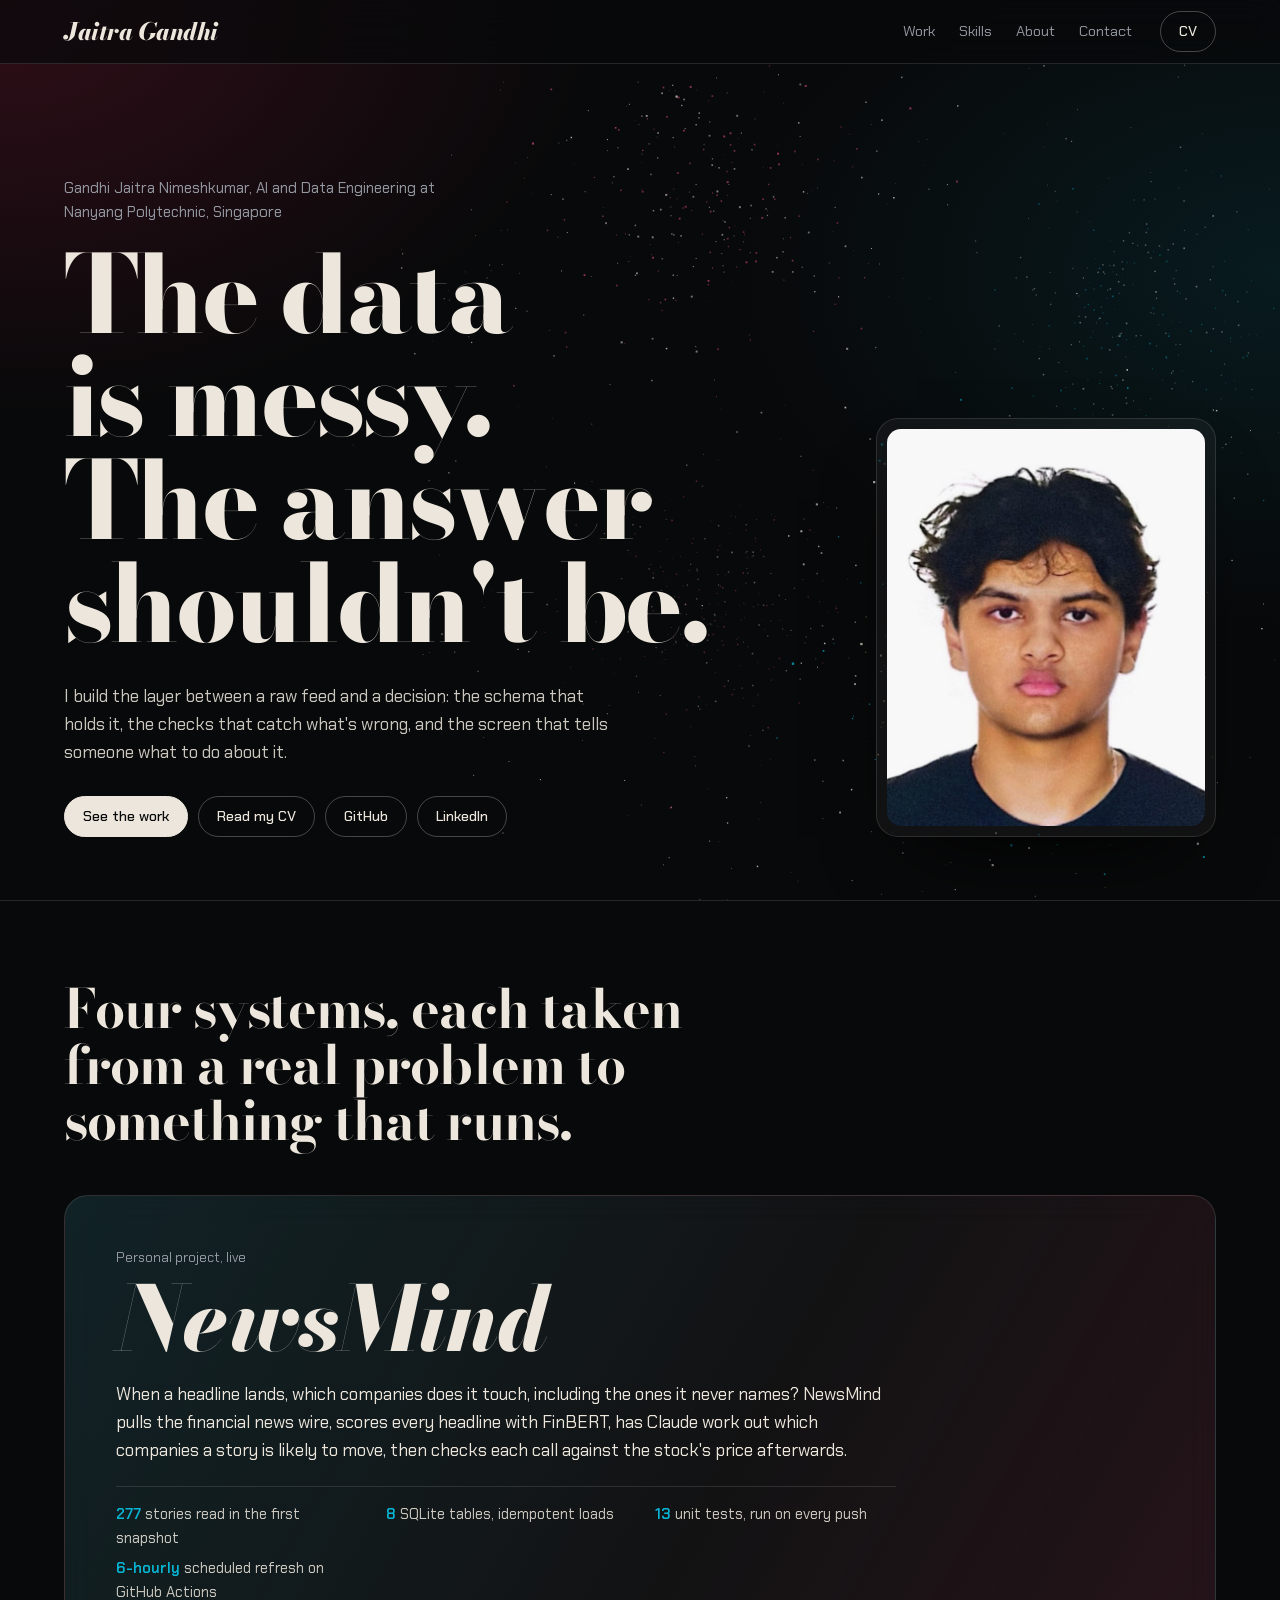
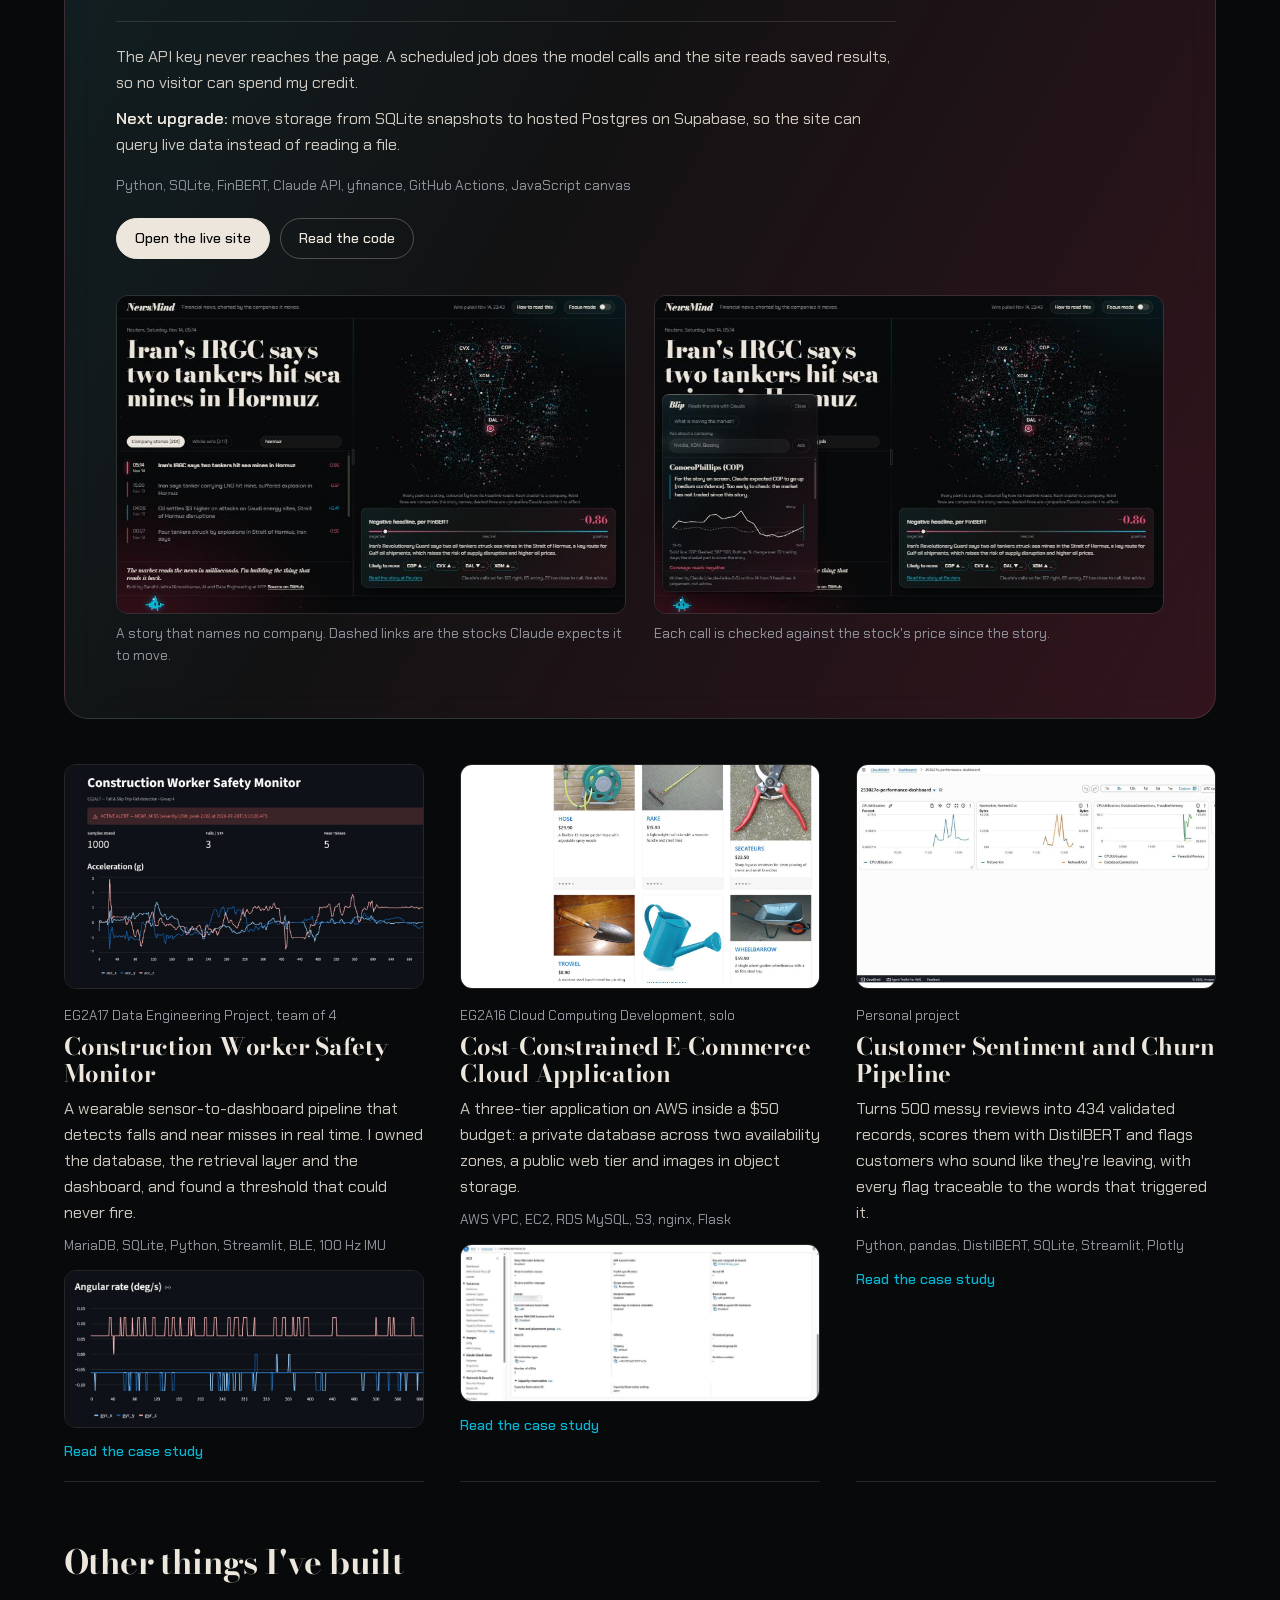
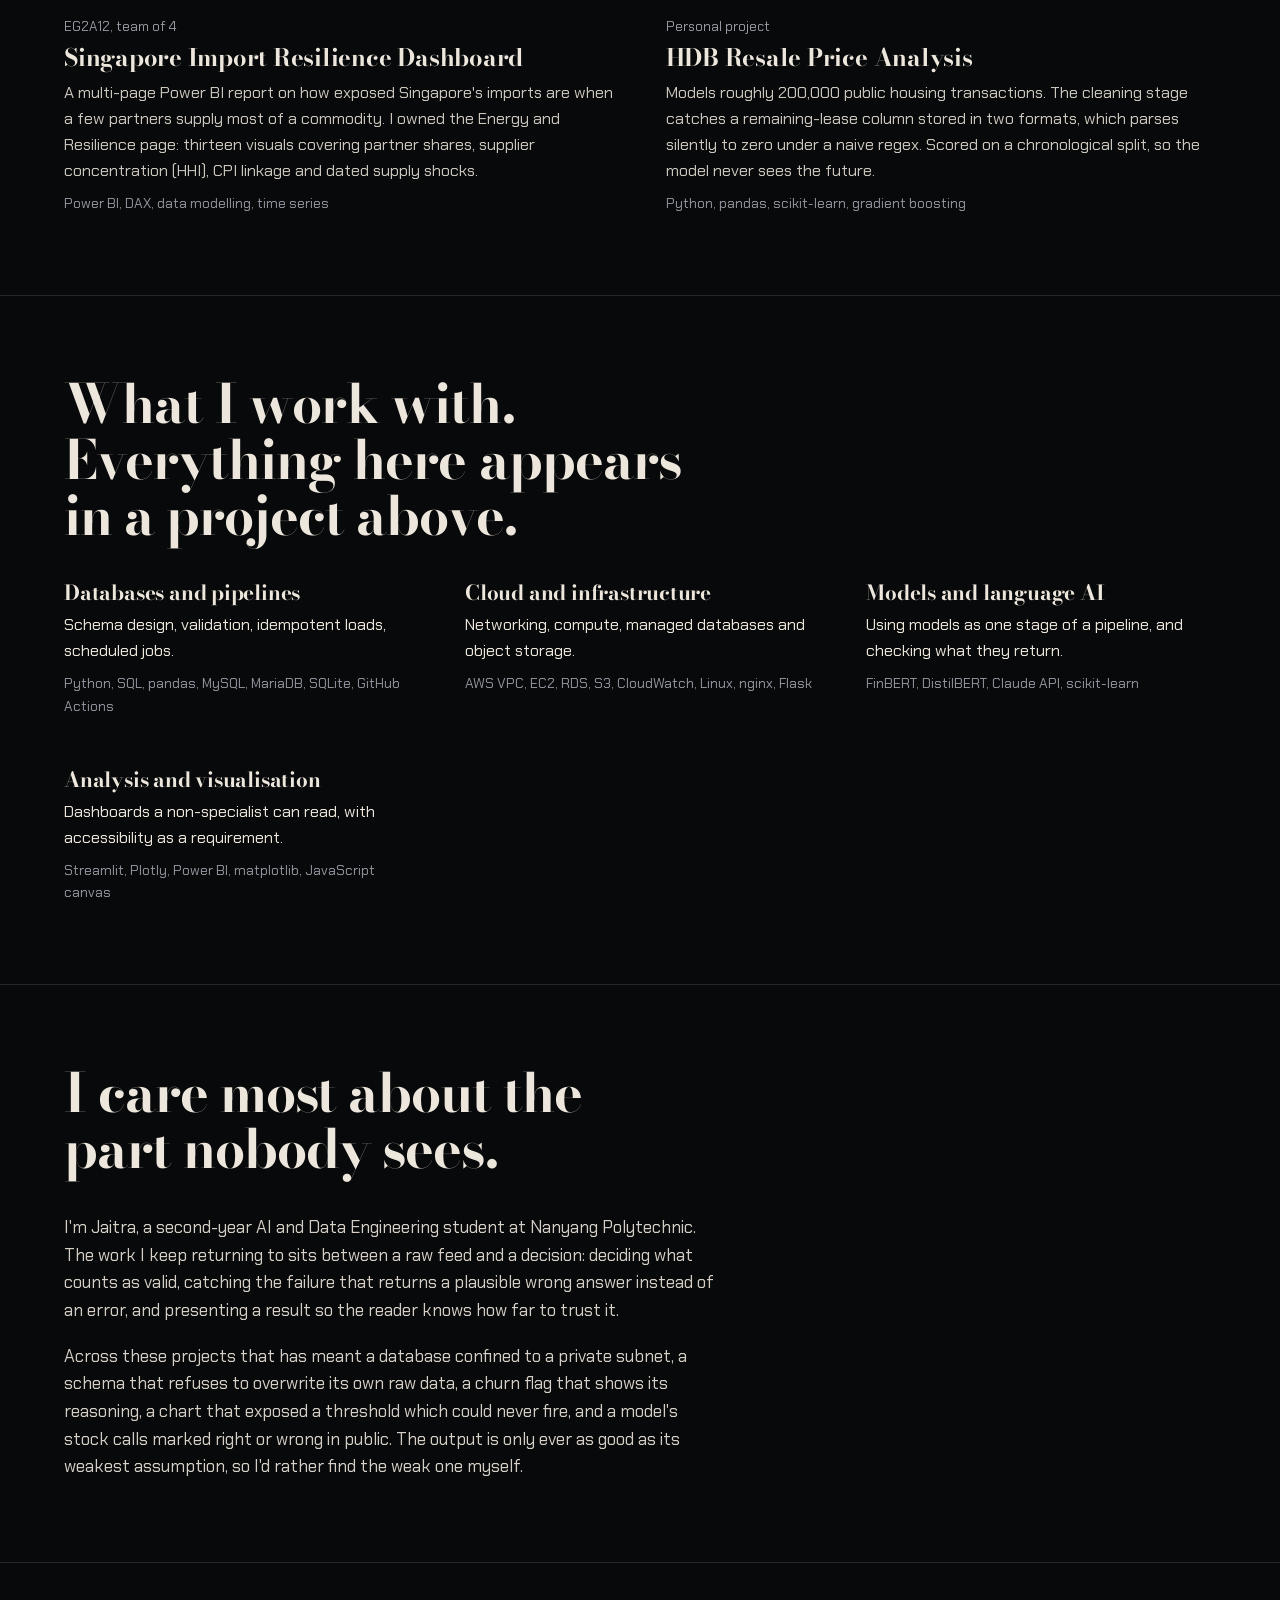
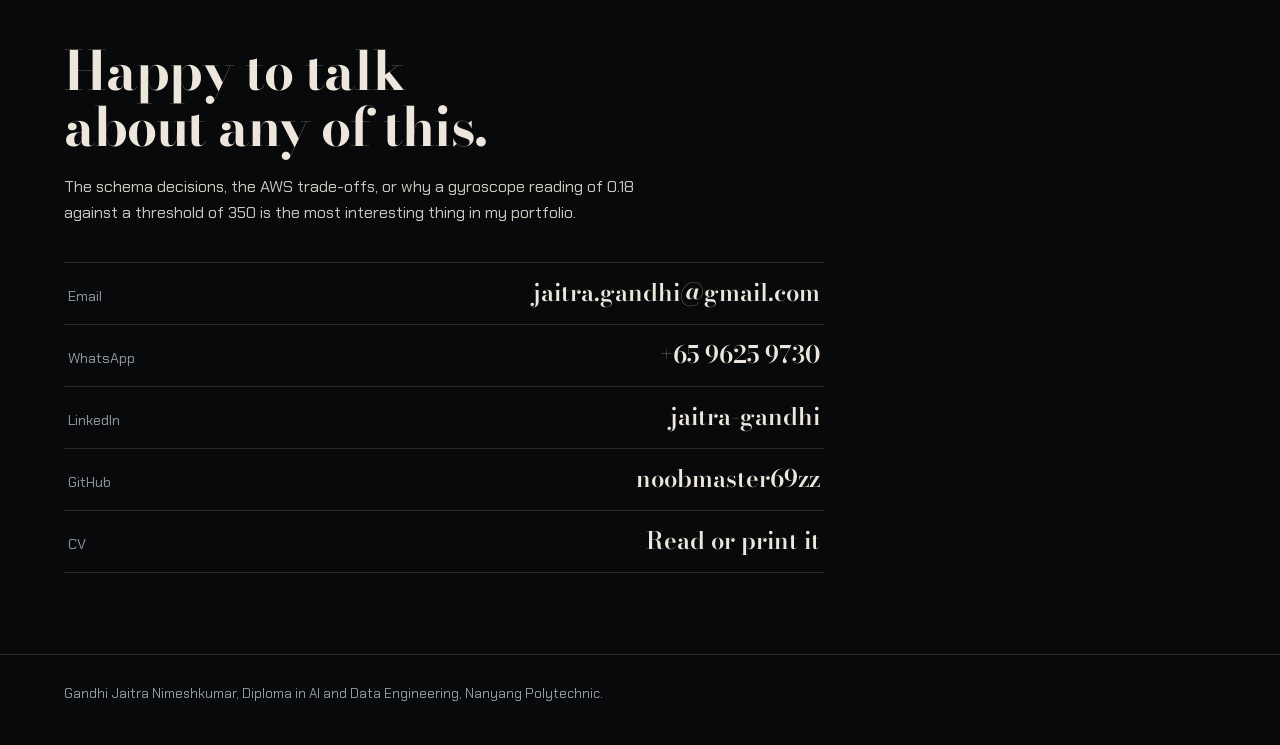
==== commit 16b8112b: "Add project screenshots to the portfolio Co-Authored-By: Claude Fable 5.2 <noreply@anthropic.com>" ====
--- a/index.html
+++ b/index.html
@@ -68,6 +68,16 @@
             <a class="btn" href="https://github.com/noobmaster69zz/newsmind" target="_blank" rel="noopener">Read the code</a>
           </div>
         </div>
+        <div class="shots">
+          <figure>
+            <img src="img/newsmind-cloud.jpg" width="800" height="500" loading="lazy" alt="NewsMind showing a story about tankers in the Strait of Hormuz, with dashed links to Chevron, ConocoPhillips, Exxon and Delta in the point cloud">
+            <figcaption>A story that names no company. Dashed links are the stocks Claude expects it to move.</figcaption>
+          </figure>
+          <figure>
+            <img src="img/newsmind-blip.jpg" width="800" height="500" loading="lazy" alt="NewsMind's assistant panel showing a price chart for ConocoPhillips against the S&amp;P 500 since the story">
+            <figcaption>Each call is checked against the stock's price since the story.</figcaption>
+          </figure>
+        </div>
       </article>
 
       <div class="cards">
@@ -77,6 +87,7 @@
           <h3>Construction Worker Safety Monitor</h3>
           <p>A wearable sensor-to-dashboard pipeline that detects falls and near misses in real time. I owned the database, the retrieval layer and the dashboard, and found a threshold that could never fire.</p>
           <p class="stack">MariaDB, SQLite, Python, Streamlit, BLE, 100 Hz IMU</p>
+          <img class="second" src="img/dep-gyro.png" alt="Gyroscope readings from the wearable sensor" loading="lazy" width="1200" height="700">
           <span class="more">Read the case study</span>
         </a>
 
@@ -86,6 +97,7 @@
           <h3>Cost-Constrained E-Commerce Cloud Application</h3>
           <p>A three-tier application on AWS inside a $50 budget: a private database across two availability zones, a public web tier and images in object storage.</p>
           <p class="stack">AWS VPC, EC2, RDS MySQL, S3, nginx, Flask</p>
+          <img class="second" src="img/ccd-ec2.jpg" alt="The EC2 instance running in the AWS console" loading="lazy" width="1200" height="700">
           <span class="more">Read the case study</span>
         </a>
 
--- a/site.css
+++ b/site.css
@@ -177,6 +177,18 @@
 .lead .stack { margin-top: 16px; }
 .lead-links { display: flex; flex-wrap: wrap; gap: 10px; margin-top: 22px; }
 
+.shots {
+  position: relative;
+  display: grid;
+  grid-template-columns: repeat(auto-fit, minmax(260px, 1fr));
+  gap: clamp(14px, 2.5vw, 28px);
+  margin-top: clamp(24px, 4vh, 40px);
+}
+
+.shots img { border-radius: 12px; border: 1px solid var(--hair); }
+.shots figcaption { margin-top: 8px; color: var(--ash); font-size: 0.86rem; }
+.card img.second { margin: 6px 0 0; aspect-ratio: 16 / 7; }
+
 .cards {
   display: grid;
   grid-template-columns: repeat(auto-fit, minmax(280px, 1fr));
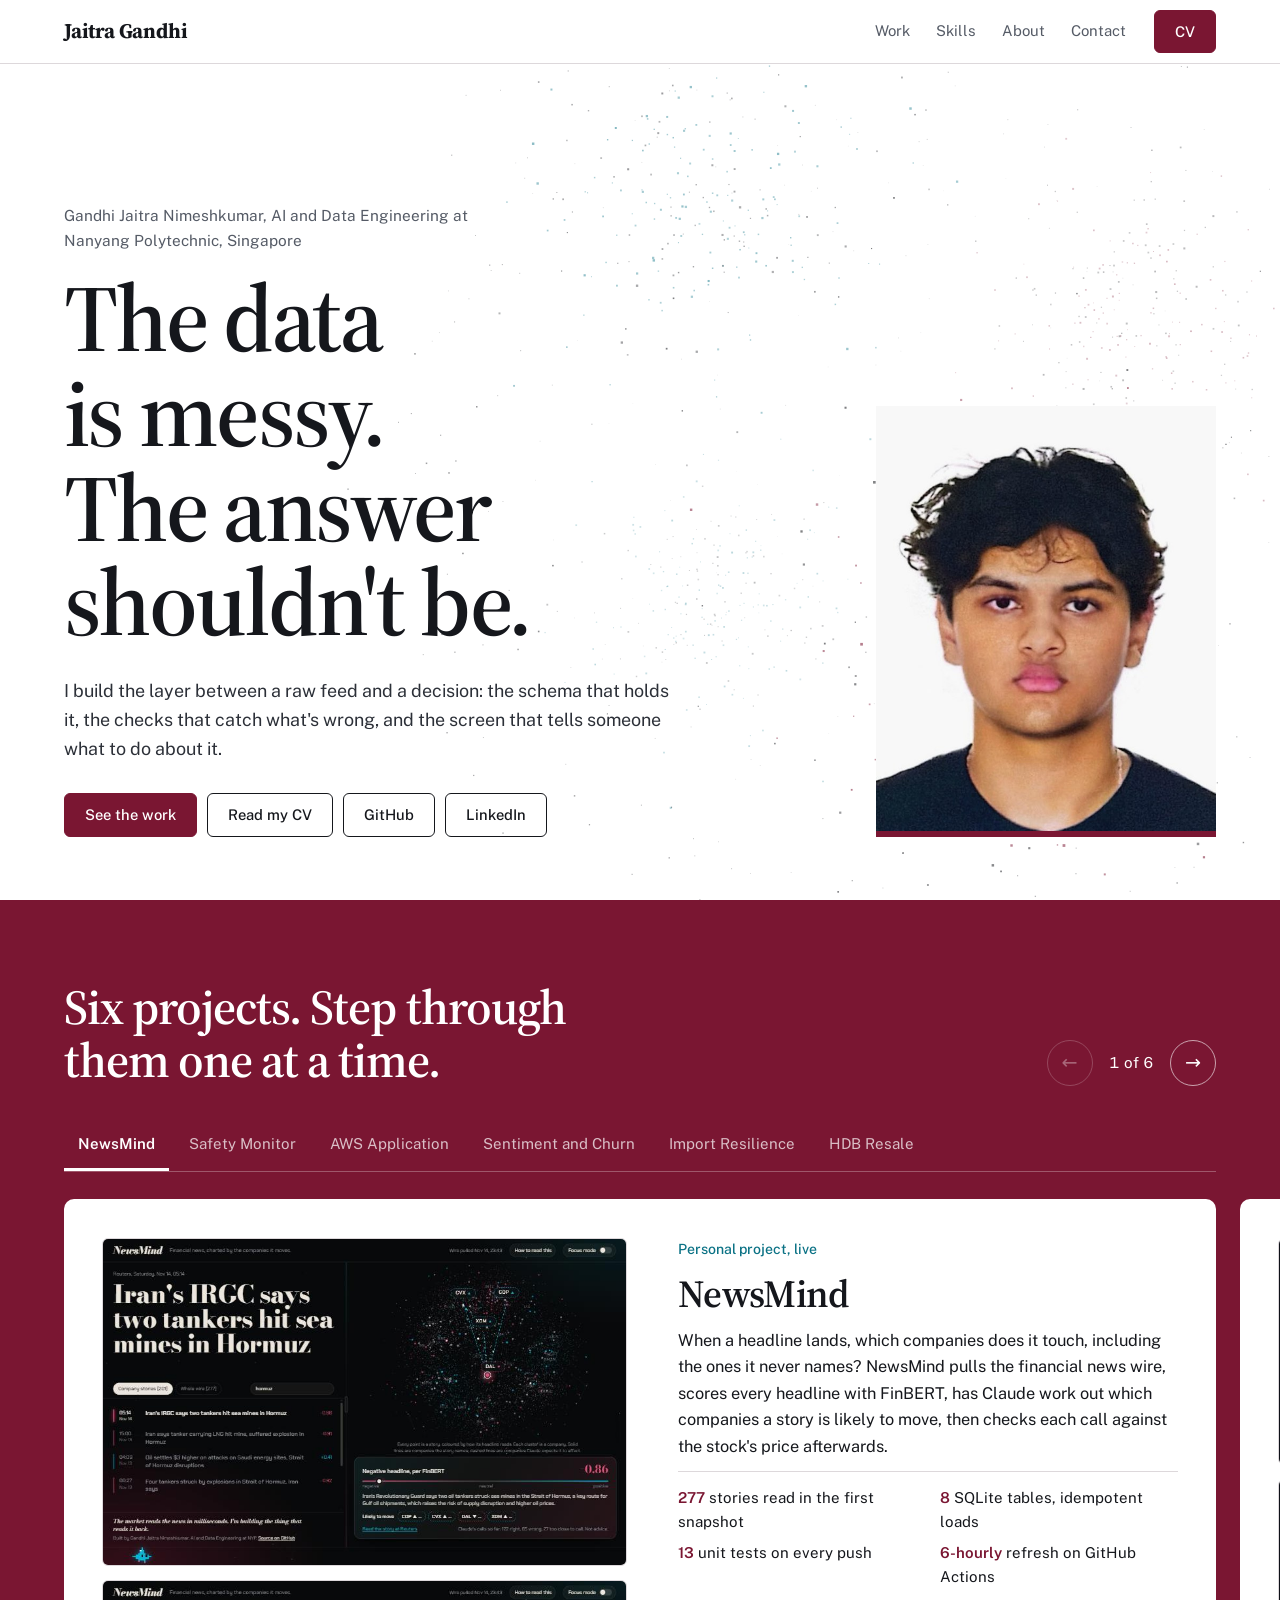
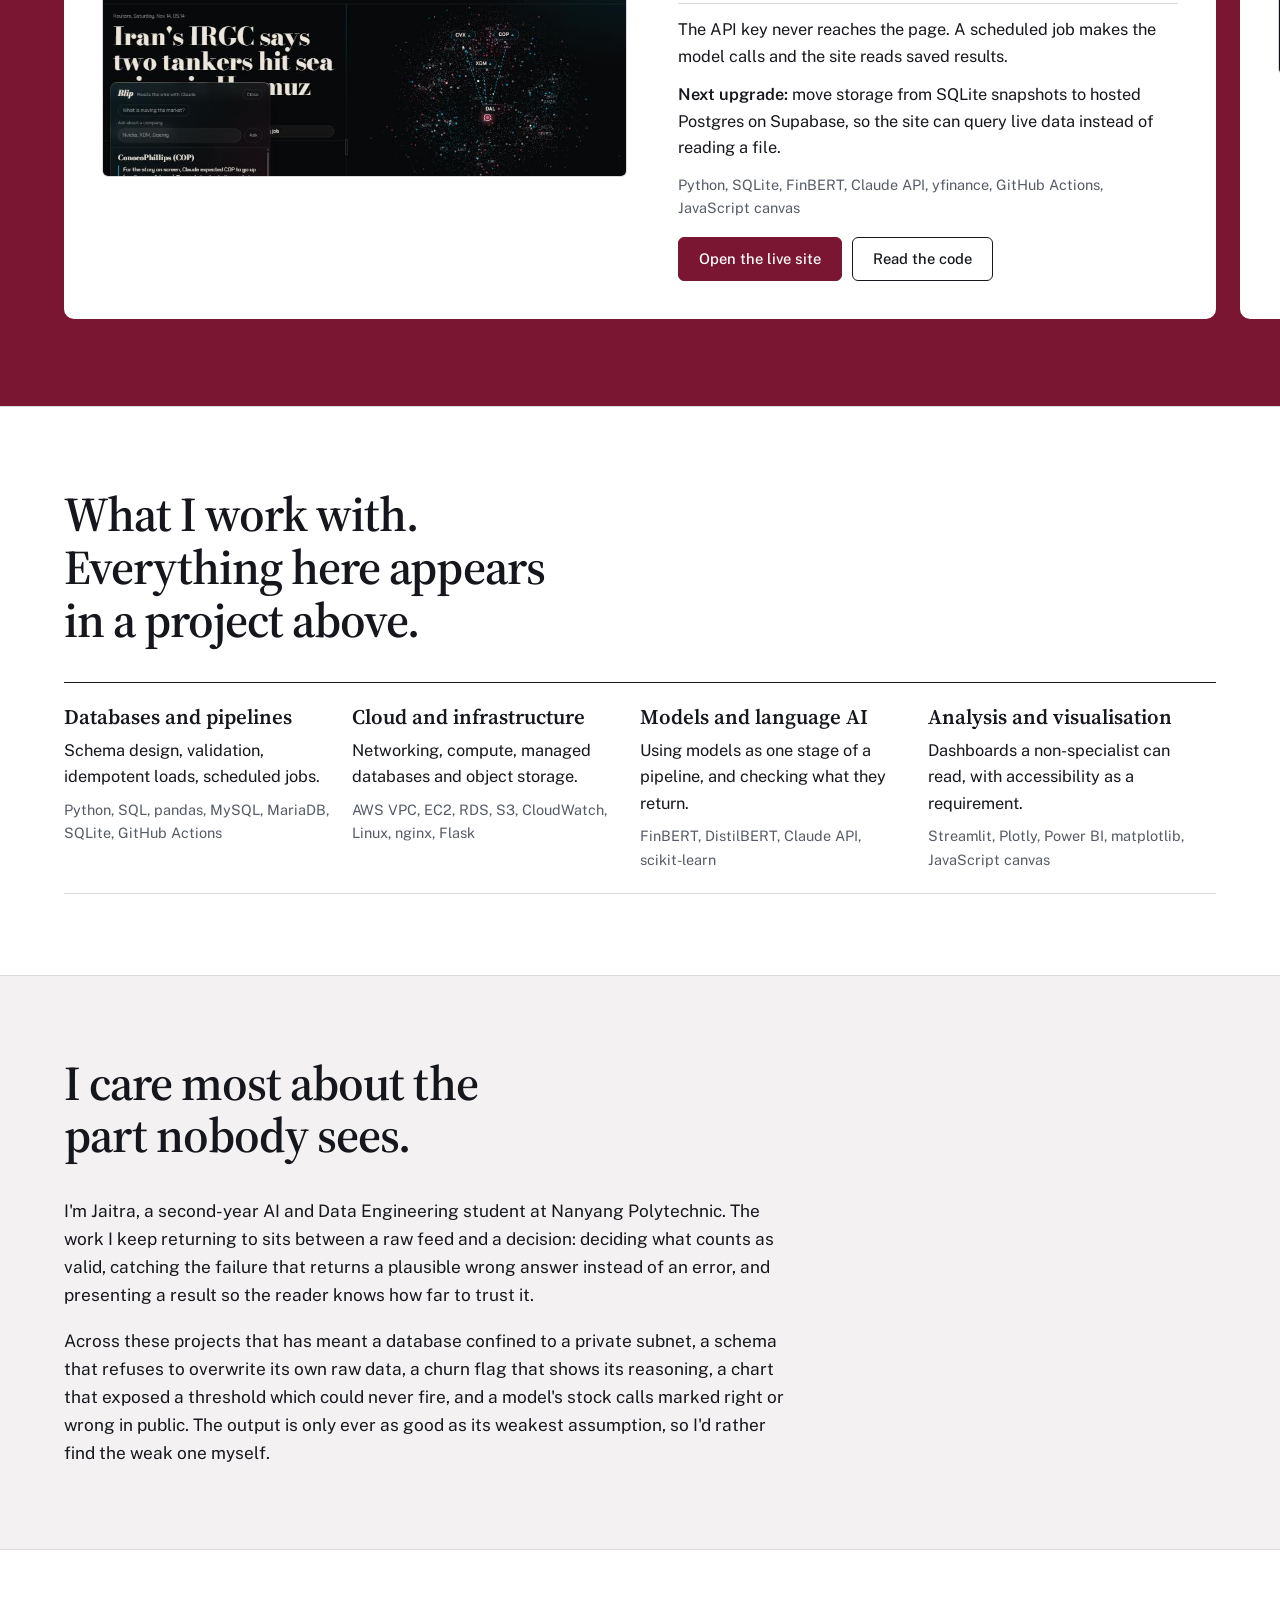
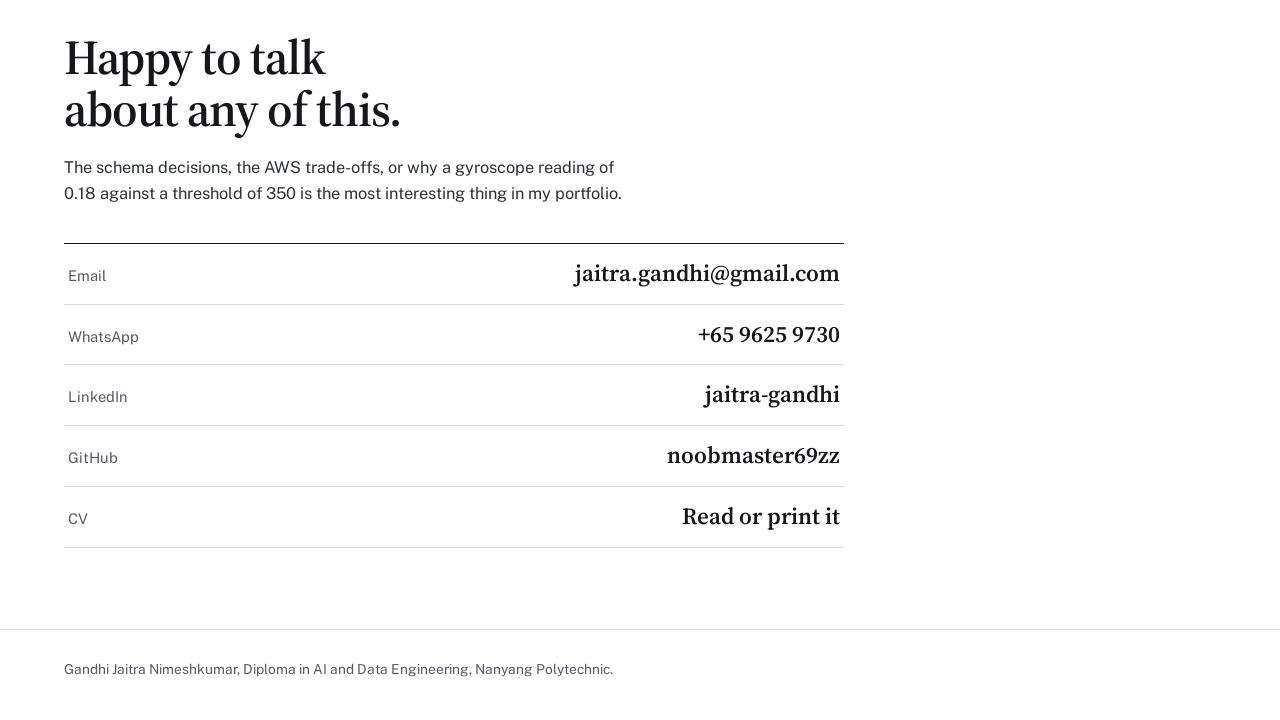
==== commit 9e2edcf1: "Redesign: light theme, formal type, step-through project deck Co-Authored-By: Claude Fable 5.2 <nore" ====
--- a/index.html
+++ b/index.html
@@ -6,11 +6,11 @@
   <title>Jaitra Gandhi: AI and Data Engineering portfolio</title>
   <meta name="description" content="Gandhi Jaitra Nimeshkumar, AI and Data Engineering student at Nanyang Polytechnic. Data pipelines, databases, cloud infrastructure and the screens that explain them.">
   <meta name="author" content="Gandhi Jaitra Nimeshkumar">
-  <meta name="theme-color" content="#08090A">
-  <link rel="icon" href="data:image/svg+xml,%3Csvg xmlns='http://www.w3.org/2000/svg' viewBox='0 0 32 32'%3E%3Crect width='32' height='32' fill='%2308090A'/%3E%3Ccircle cx='16' cy='16' r='5' fill='%2306B6D4'/%3E%3Ccircle cx='16' cy='16' r='11' fill='none' stroke='%23E0527A' stroke-width='1.5'/%3E%3C/svg%3E">
+  <meta name="theme-color" content="#FFFFFF">
+  <link rel="icon" href="data:image/svg+xml,%3Csvg xmlns='http://www.w3.org/2000/svg' viewBox='0 0 32 32'%3E%3Crect width='32' height='32' rx='6' fill='%237A1632'/%3E%3Ccircle cx='16' cy='16' r='5' fill='%23fff'/%3E%3C/svg%3E">
   <link rel="preconnect" href="https://fonts.googleapis.com">
   <link rel="preconnect" href="https://fonts.gstatic.com" crossorigin>
-  <link href="https://fonts.googleapis.com/css2?family=Bodoni+Moda:ital,opsz,wght@0,6..96,400..900;1,6..96,400..900&family=Chakra+Petch:wght@400;500;600&display=swap" rel="stylesheet">
+  <link href="https://fonts.googleapis.com/css2?family=Source+Serif+4:ital,opsz,wght@0,8..60,400..700;1,8..60,400..700&family=Public+Sans:wght@400;500;600&display=swap" rel="stylesheet">
   <link rel="stylesheet" href="site.css">
 </head>
 <body>
@@ -24,7 +24,7 @@
       <a href="#about">About</a>
       <a href="#contact">Contact</a>
     </nav>
-    <a class="pill" href="cv.html">CV</a>
+    <a class="btn btn-solid" href="cv.html">CV</a>
   </header>
 
   <main id="top">
@@ -46,84 +46,132 @@
       </figure>
     </section>
 
-    <section class="band" id="work">
-      <h2 class="band-title">Four systems, each taken from a real problem to something that runs.</h2>
-
-      <article class="lead">
-        <div class="lead-body">
-          <p class="kind">Personal project, live</p>
-          <h3 class="lead-name">NewsMind</h3>
-          <p class="lead-what">When a headline lands, which companies does it touch, including the ones it never names? NewsMind pulls the financial news wire, scores every headline with FinBERT, has Claude work out which companies a story is likely to move, then checks each call against the stock's price afterwards.</p>
-          <ul class="facts">
-            <li><strong>277</strong> stories read in the first snapshot</li>
-            <li><strong>8</strong> SQLite tables, idempotent loads</li>
-            <li><strong>13</strong> unit tests, run on every push</li>
-            <li><strong>6-hourly</strong> scheduled refresh on GitHub Actions</li>
-          </ul>
-          <p class="lead-note">The API key never reaches the page. A scheduled job does the model calls and the site reads saved results, so no visitor can spend my credit.</p>
-          <p class="lead-note"><strong>Next upgrade:</strong> move storage from SQLite snapshots to hosted Postgres on Supabase, so the site can query live data instead of reading a file.</p>
-          <p class="stack">Python, SQLite, FinBERT, Claude API, yfinance, GitHub Actions, JavaScript canvas</p>
-          <div class="lead-links">
-            <a class="btn btn-solid" href="https://noobmaster69zz.github.io/newsmind/" target="_blank" rel="noopener">Open the live site</a>
-            <a class="btn" href="https://github.com/noobmaster69zz/newsmind" target="_blank" rel="noopener">Read the code</a>
-          </div>
-        </div>
-        <div class="shots">
-          <figure>
-            <img src="img/newsmind-cloud.jpg" width="800" height="500" loading="lazy" alt="NewsMind showing a story about tankers in the Strait of Hormuz, with dashed links to Chevron, ConocoPhillips, Exxon and Delta in the point cloud">
-            <figcaption>A story that names no company. Dashed links are the stocks Claude expects it to move.</figcaption>
-          </figure>
-          <figure>
+    <section class="band work" id="work">
+      <div class="work-head">
+        <h2 class="band-title">Six projects. Step through them one at a time.</h2>
+        <div class="deck-nav">
+          <button class="arrow" id="prev" type="button" aria-label="Previous project">&larr;</button>
+          <p class="count" id="count" aria-live="polite">1 of 6</p>
+          <button class="arrow" id="next" type="button" aria-label="Next project">&rarr;</button>
+        </div>
+      </div>
+
+      <div class="tabs" id="tabs" role="tablist" aria-label="Projects">
+        <button role="tab" type="button" aria-selected="true">NewsMind</button>
+        <button role="tab" type="button" aria-selected="false">Safety Monitor</button>
+        <button role="tab" type="button" aria-selected="false">AWS Application</button>
+        <button role="tab" type="button" aria-selected="false">Sentiment and Churn</button>
+        <button role="tab" type="button" aria-selected="false">Import Resilience</button>
+        <button role="tab" type="button" aria-selected="false">HDB Resale</button>
+      </div>
+
+      <div class="deck" id="deck" tabindex="0" aria-label="Project slides. Use the arrow keys to move between them.">
+        <article class="slide">
+          <div class="slide-media">
+            <img src="img/newsmind-cloud.jpg" width="800" height="500" alt="NewsMind showing a story about tankers in the Strait of Hormuz, with dashed links to the stocks Claude expects it to move">
             <img src="img/newsmind-blip.jpg" width="800" height="500" loading="lazy" alt="NewsMind's assistant panel showing a price chart for ConocoPhillips against the S&amp;P 500 since the story">
-            <figcaption>Each call is checked against the stock's price since the story.</figcaption>
-          </figure>
-        </div>
-      </article>
-
-      <div class="cards">
-        <a class="card" href="p1-safety-monitor.html">
-          <img src="img/dep-dashboard.png" alt="Safety monitor dashboard showing an active alert and live sensor charts" loading="lazy" width="1200" height="700">
-          <p class="kind">EG2A17 Data Engineering Project, team of 4</p>
-          <h3>Construction Worker Safety Monitor</h3>
-          <p>A wearable sensor-to-dashboard pipeline that detects falls and near misses in real time. I owned the database, the retrieval layer and the dashboard, and found a threshold that could never fire.</p>
-          <p class="stack">MariaDB, SQLite, Python, Streamlit, BLE, 100 Hz IMU</p>
-          <img class="second" src="img/dep-gyro.png" alt="Gyroscope readings from the wearable sensor" loading="lazy" width="1200" height="700">
-          <span class="more">Read the case study</span>
-        </a>
-
-        <a class="card" href="p2-cloud-application.html">
-          <img src="img/ccd-products.jpg" alt="Product catalogue page served from the AWS application" loading="lazy" width="1200" height="700">
-          <p class="kind">EG2A16 Cloud Computing Development, solo</p>
-          <h3>Cost-Constrained E-Commerce Cloud Application</h3>
-          <p>A three-tier application on AWS inside a $50 budget: a private database across two availability zones, a public web tier and images in object storage.</p>
-          <p class="stack">AWS VPC, EC2, RDS MySQL, S3, nginx, Flask</p>
-          <img class="second" src="img/ccd-ec2.jpg" alt="The EC2 instance running in the AWS console" loading="lazy" width="1200" height="700">
-          <span class="more">Read the case study</span>
-        </a>
-
-        <a class="card" href="p3-sentiment-churn.html">
-          <img src="img/ccd-cloudwatch.jpg" alt="Analytics dashboard" loading="lazy" width="1200" height="700">
-          <p class="kind">Personal project</p>
-          <h3>Customer Sentiment and Churn Pipeline</h3>
-          <p>Turns 500 messy reviews into 434 validated records, scores them with DistilBERT and flags customers who sound like they're leaving, with every flag traceable to the words that triggered it.</p>
-          <p class="stack">Python, pandas, DistilBERT, SQLite, Streamlit, Plotly</p>
-          <span class="more">Read the case study</span>
-        </a>
-      </div>
-
-      <h2 class="band-title band-title-small">Other things I've built</h2>
-      <div class="extras">
-        <article class="extra">
-          <p class="kind">EG2A12, team of 4</p>
-          <h3>Singapore Import Resilience Dashboard</h3>
-          <p>A multi-page Power BI report on how exposed Singapore's imports are when a few partners supply most of a commodity. I owned the Energy and Resilience page: thirteen visuals covering partner shares, supplier concentration (HHI), CPI linkage and dated supply shocks.</p>
-          <p class="stack">Power BI, DAX, data modelling, time series</p>
-        </article>
-        <article class="extra">
-          <p class="kind">Personal project</p>
-          <h3>HDB Resale Price Analysis</h3>
-          <p>Models roughly 200,000 public housing transactions. The cleaning stage catches a remaining-lease column stored in two formats, which parses silently to zero under a naive regex. Scored on a chronological split, so the model never sees the future.</p>
-          <p class="stack">Python, pandas, scikit-learn, gradient boosting</p>
+          </div>
+          <div class="slide-text">
+            <p class="kind">Personal project, live</p>
+            <h3>NewsMind</h3>
+            <p>When a headline lands, which companies does it touch, including the ones it never names? NewsMind pulls the financial news wire, scores every headline with FinBERT, has Claude work out which companies a story is likely to move, then checks each call against the stock's price afterwards.</p>
+            <ul class="facts">
+              <li><strong>277</strong> stories read in the first snapshot</li>
+              <li><strong>8</strong> SQLite tables, idempotent loads</li>
+              <li><strong>13</strong> unit tests on every push</li>
+              <li><strong>6-hourly</strong> refresh on GitHub Actions</li>
+            </ul>
+            <p>The API key never reaches the page. A scheduled job makes the model calls and the site reads saved results.</p>
+            <p><strong>Next upgrade:</strong> move storage from SQLite snapshots to hosted Postgres on Supabase, so the site can query live data instead of reading a file.</p>
+            <p class="stack">Python, SQLite, FinBERT, Claude API, yfinance, GitHub Actions, JavaScript canvas</p>
+            <div class="slide-links">
+              <a class="btn btn-solid" href="https://noobmaster69zz.github.io/newsmind/" target="_blank" rel="noopener">Open the live site</a>
+              <a class="btn" href="https://github.com/noobmaster69zz/newsmind" target="_blank" rel="noopener">Read the code</a>
+            </div>
+          </div>
+        </article>
+
+        <article class="slide">
+          <div class="slide-media">
+            <img src="img/dep-dashboard.png" width="1200" height="700" loading="lazy" alt="Safety monitor dashboard showing an active alert and live sensor charts">
+            <img src="img/dep-gyro.png" width="1200" height="700" loading="lazy" alt="Gyroscope readings from the wearable sensor">
+          </div>
+          <div class="slide-text">
+            <p class="kind">EG2A17 Data Engineering Project, team of 4</p>
+            <h3>Construction Worker Safety Monitor</h3>
+            <p>A wearable sensor-to-dashboard pipeline that detects falls, slips and near misses in real time. I owned everything downstream of the sensor: the database, the retrieval layer and the dashboard.</p>
+            <ul class="facts">
+              <li><strong>100 Hz</strong> sensor stream</li>
+              <li><strong>3</strong> tables, raw data never overwritten</li>
+              <li><strong>2</strong> database backends behind one interface</li>
+              <li><strong>100&times;</strong> fewer database round-trips</li>
+            </ul>
+            <p>The chart I built exposed a detection threshold that could never fire: a gyroscope reading of 0.18 against a threshold of 350.</p>
+            <p class="stack">MariaDB, SQLite, Python, Streamlit, BLE, 6-axis IMU</p>
+            <div class="slide-links"><a class="btn btn-solid" href="p1-safety-monitor.html">Read the case study</a></div>
+          </div>
+        </article>
+
+        <article class="slide">
+          <div class="slide-media">
+            <img src="img/ccd-products.jpg" width="1200" height="700" loading="lazy" alt="Product catalogue page served from the AWS application">
+            <img src="img/ccd-ec2.jpg" width="1200" height="700" loading="lazy" alt="The EC2 instance running in the AWS console">
+          </div>
+          <div class="slide-text">
+            <p class="kind">EG2A16 Cloud Computing Development, solo</p>
+            <h3>Cost-Constrained E-Commerce Cloud Application</h3>
+            <p>A secure three-tier application on AWS, delivered inside a $50 budget and then optimised against all six Well-Architected pillars. I designed and provisioned the whole stack.</p>
+            <ul class="facts">
+              <li><strong>$50</strong> total budget</li>
+              <li><strong>4</strong> subnets across 2 availability zones</li>
+              <li><strong>Private</strong> database, never internet-addressable</li>
+              <li><strong>S3</strong> for images, kept out of the database</li>
+            </ul>
+            <p class="stack">AWS VPC, EC2, RDS MySQL, S3, CloudWatch, nginx, Flask</p>
+            <div class="slide-links"><a class="btn btn-solid" href="p2-cloud-application.html">Read the case study</a></div>
+          </div>
+        </article>
+
+        <article class="slide">
+          <div class="slide-media">
+            <img src="img/ccd-cloudwatch.jpg" width="1200" height="700" loading="lazy" alt="Analytics dashboard">
+          </div>
+          <div class="slide-text">
+            <p class="kind">Personal project</p>
+            <h3>Customer Sentiment and Churn Pipeline</h3>
+            <p>A three-stage pipeline that cleans messy reviews, scores them with a language model, flags customers who sound like they're leaving, and serves it as a dashboard a non-analyst can read unaided.</p>
+            <ul class="facts">
+              <li><strong>500</strong> raw reviews from 4 channels</li>
+              <li><strong>434</strong> usable after cleaning</li>
+              <li><strong>17</strong> churn phrases, every flag traceable</li>
+              <li><strong>Colour-blind safe</strong> teal-to-rust palette</li>
+            </ul>
+            <p class="stack">Python, pandas, DistilBERT, SQLite, Streamlit, Plotly</p>
+            <div class="slide-links">
+              <a class="btn btn-solid" href="p3-sentiment-churn.html">Read the case study</a>
+              <a class="btn" href="https://github.com/noobmaster69zz/ecommerce-sentiment-churn-pipeline" target="_blank" rel="noopener">Read the code</a>
+            </div>
+          </div>
+        </article>
+
+        <article class="slide slide-plain">
+          <div class="slide-text">
+            <p class="kind">EG2A12, team of 4</p>
+            <h3>Singapore Import Resilience Dashboard</h3>
+            <p>A multi-page Power BI report on the resilience of Singapore's import supply chains. The question: how exposed is a commodity when a few partners supply most of it, and what happens to price when one is disrupted?</p>
+            <p>I owned the Energy and Resilience page: thirteen visuals over a model covering monthly imports, partner shares, supplier concentration (Herfindahl-Hirschman Index), CPI linkage and dated supply-shock events with their measured price impact.</p>
+            <p class="stack">Power BI, DAX, data modelling, time series</p>
+          </div>
+        </article>
+
+        <article class="slide slide-plain">
+          <div class="slide-text">
+            <p class="kind">Personal project</p>
+            <h3>HDB Resale Price Analysis</h3>
+            <p>Models roughly 200,000 Singapore public housing transactions to identify what drives resale price.</p>
+            <p>The audited cleaning stage catches a remaining-lease column stored in two formats, a field that parses silently to zero under a naive regex and quietly corrupts the model. It is scored on a chronological split, so the model is tested on genuinely unseen future sales.</p>
+            <p class="stack">Python, pandas, scikit-learn, gradient boosting</p>
+          </div>
         </article>
       </div>
     </section>
@@ -154,7 +202,7 @@
       </div>
     </section>
 
-    <section class="band about" id="about">
+    <section class="band tint" id="about">
       <h2 class="band-title">I care most about the part nobody sees.</h2>
       <div class="about-text">
         <p>I'm Jaitra, a second-year AI and Data Engineering student at Nanyang Polytechnic. The work I keep returning to sits between a raw feed and a decision: deciding what counts as valid, catching the failure that returns a plausible wrong answer instead of an error, and presenting a result so the reader knows how far to trust it.</p>
@@ -162,7 +210,7 @@
       </div>
     </section>
 
-    <section class="band contact" id="contact">
+    <section class="band" id="contact">
       <h2 class="band-title">Happy to talk about any of this.</h2>
       <p class="contact-sub">The schema decisions, the AWS trade-offs, or why a gyroscope reading of 0.18 against a threshold of 350 is the most interesting thing in my portfolio.</p>
       <ul class="reach">
--- a/site.css
+++ b/site.css
@@ -1,31 +1,26 @@
-/* Portfolio. Shares NewsMind's palette and type: carbon base, bone text, maroon and cyan. */
+/* Portfolio. White page, ink text, oxblood as the working colour, teal as the second voice. */
 :root {
-  --carbon: #08090A;
-  --plate: #0E1013;
-  --bone: #ECE6DC;
-  --ash: #9498A1;
-  --maroon: #8E1B3A;
-  --maroon-lit: #E0527A;
-  --cyan: #06B6D4;
-  --hair: rgba(236, 230, 220, 0.13);
-  --glass: rgba(236, 230, 220, 0.045);
-  --display: "Bodoni Moda", "Bodoni MT", Didot, "Times New Roman", serif;
-  --ui: "Chakra Petch", "Segoe UI", system-ui, sans-serif;
+  --paper: #FFFFFF;
+  --wash: #F4F1F3;
+  --ink: #15171C;
+  --soft: #555B66;
+  --oxblood: #7A1632;
+  --oxblood-deep: #5C0F25;
+  --teal: #0B7285;
+  --line: #DDD8DB;
+  --display: "Source Serif 4", "Iowan Old Style", Georgia, serif;
+  --ui: "Public Sans", "Segoe UI", system-ui, sans-serif;
   --edge: clamp(20px, 5vw, 72px);
 }
 
 *, *::before, *::after { box-sizing: border-box; }
-html { color-scheme: dark; scroll-behavior: smooth; scroll-padding-top: 80px; }
+html { scroll-behavior: smooth; scroll-padding-top: 80px; }
 
 body {
   margin: 0;
-  background:
-    radial-gradient(1000px 700px at 0% 0%, rgba(142, 27, 58, 0.3), transparent 60%),
-    radial-gradient(900px 600px at 100% 30%, rgba(6, 182, 212, 0.1), transparent 60%),
-    var(--carbon);
-  background-attachment: fixed;
-  color: var(--bone);
-  font: 400 1.02rem/1.6 var(--ui);
+  background: var(--paper);
+  color: var(--ink);
+  font: 400 1.02rem/1.62 var(--ui);
   -webkit-font-smoothing: antialiased;
 }
 
@@ -33,11 +28,12 @@
 ul { padding: 0; list-style: none; }
 a { color: inherit; }
 img { display: block; max-width: 100%; height: auto; }
-
-:focus-visible { outline: 2px solid var(--cyan); outline-offset: 3px; border-radius: 4px; }
+button { font: inherit; color: inherit; }
+
+:focus-visible { outline: 2px solid var(--teal); outline-offset: 3px; border-radius: 4px; }
 
 .skip { position: absolute; left: -9999px; }
-.skip:focus { left: 12px; top: 12px; z-index: 10; padding: 8px 14px; background: var(--bone); color: var(--carbon); border-radius: 8px; }
+.skip:focus { left: 12px; top: 12px; z-index: 10; padding: 8px 14px; background: var(--ink); color: #fff; border-radius: 8px; }
 
 /* ---------- Top bar ---------- */
 .top {
@@ -49,31 +45,33 @@
   gap: 28px;
   height: 64px;
   padding: 0 var(--edge);
-  border-bottom: 1px solid var(--hair);
-  background: rgba(8, 9, 10, 0.72);
-  -webkit-backdrop-filter: blur(16px);
-  backdrop-filter: blur(16px);
-}
-
-.mark { font: italic 800 1.5rem/1 var(--display); letter-spacing: -0.02em; text-decoration: none; }
-.nav { display: flex; gap: 24px; margin-left: auto; font-size: 0.92rem; }
-.nav a { color: var(--ash); text-decoration: none; }
-.nav a:hover { color: var(--bone); }
-
-.pill, .btn {
+  border-bottom: 1px solid var(--line);
+  background: rgba(255, 255, 255, 0.88);
+  -webkit-backdrop-filter: blur(12px);
+  backdrop-filter: blur(12px);
+}
+
+.mark { font: 700 1.3rem/1 var(--display); letter-spacing: -0.01em; text-decoration: none; }
+.nav { display: flex; gap: 26px; margin-left: auto; font-size: 0.93rem; }
+.nav a { color: var(--soft); text-decoration: none; }
+.nav a:hover { color: var(--oxblood); }
+
+.btn {
   display: inline-block;
-  padding: 8px 18px;
-  border: 1px solid rgba(236, 230, 220, 0.28);
-  border-radius: 999px;
-  font-size: 0.9rem;
+  padding: 9px 20px;
+  border: 1px solid var(--ink);
+  border-radius: 6px;
+  background: transparent;
+  font-size: 0.92rem;
   font-weight: 500;
   text-decoration: none;
+  cursor: pointer;
   transition: background-color 0.15s, color 0.15s, border-color 0.15s;
 }
 
-.pill:hover, .btn:hover { border-color: var(--cyan); color: var(--cyan); }
-.btn-solid { background: var(--bone); border-color: var(--bone); color: var(--carbon); }
-.btn-solid:hover { background: var(--cyan); border-color: var(--cyan); color: var(--carbon); }
+.btn:hover { border-color: var(--oxblood); color: var(--oxblood); }
+.btn-solid { background: var(--oxblood); border-color: var(--oxblood); color: #fff; }
+.btn-solid:hover { background: var(--oxblood-deep); border-color: var(--oxblood-deep); color: #fff; }
 
 /* ---------- Hero ---------- */
 .hero {
@@ -87,148 +85,161 @@
   overflow: hidden;
 }
 
-.field { position: absolute; inset: 0; width: 100%; height: 100%; pointer-events: none; }
-.field { z-index: 0; }
+.field { position: absolute; inset: 0; width: 100%; height: 100%; z-index: 0; pointer-events: none; }
 .hero-text, .portrait { position: relative; z-index: 1; }
-.hero-who { color: var(--ash); font-size: 0.95rem; max-width: 46ch; }
+.hero-who { color: var(--soft); font-size: 0.96rem; max-width: 46ch; }
 
 .hero-line {
   margin-top: 18px;
-  font: 800 clamp(2.9rem, 8.4vw, 8rem)/0.96 var(--display);
-  letter-spacing: -0.025em;
+  font: 600 clamp(2.7rem, 7.4vw, 6.6rem)/1 var(--display);
+  letter-spacing: -0.028em;
   text-wrap: balance;
   max-width: 13ch;
 }
 
-.hero-sub { margin-top: 26px; max-width: 56ch; font-size: 1.1rem; color: rgba(236, 230, 220, 0.86); }
+.hero-sub { margin-top: 26px; max-width: 56ch; font-size: 1.12rem; color: #2C3038; }
 .hero-links { display: flex; flex-wrap: wrap; gap: 10px; margin-top: 30px; }
 
-.portrait {
-  border: 1px solid var(--hair);
-  border-radius: 22px;
-  padding: 10px;
-  background: var(--glass);
-  -webkit-backdrop-filter: blur(16px);
-  backdrop-filter: blur(16px);
-  box-shadow: 0 40px 80px -40px #000;
-}
-
-.portrait img { border-radius: 14px; aspect-ratio: 4 / 5; object-fit: cover; }
+.portrait { border-bottom: 6px solid var(--oxblood); }
+.portrait img { aspect-ratio: 4 / 5; object-fit: cover; }
 
 /* ---------- Bands ---------- */
-.band { padding: clamp(56px, 9vh, 110px) var(--edge); border-top: 1px solid var(--hair); }
+.band { padding: clamp(56px, 9vh, 104px) var(--edge); border-top: 1px solid var(--line); }
+.tint { background: var(--wash); }
 
 .band-title {
-  font: 700 clamp(1.9rem, 4.2vw, 3.6rem)/1.04 var(--display);
-  letter-spacing: -0.018em;
+  font: 600 clamp(1.8rem, 3.8vw, 3.2rem)/1.08 var(--display);
+  letter-spacing: -0.02em;
   text-wrap: balance;
   max-width: 22ch;
 }
 
-.band-title-small { margin-top: clamp(48px, 7vh, 80px); font-size: clamp(1.5rem, 2.6vw, 2.2rem); }
-.kind { color: var(--ash); font-size: 0.84rem; }
-.stack { color: var(--ash); font-size: 0.86rem; }
-
-/* NewsMind leads: the one glass plate on the page. */
-.lead {
-  position: relative;
-  margin-top: clamp(28px, 5vh, 52px);
-  padding: clamp(24px, 4vw, 52px);
-  border: 1px solid var(--hair);
-  border-radius: 24px;
-  background:
-    linear-gradient(120deg, rgba(6, 182, 212, 0.1), transparent 46%, rgba(142, 27, 58, 0.26)),
-    var(--glass);
-  -webkit-backdrop-filter: blur(16px);
-  backdrop-filter: blur(16px);
-  overflow: hidden;
-}
-
-.lead::before {
-  content: "";
-  position: absolute;
-  inset: 0;
-  background: radial-gradient(420px circle at var(--px, 80%) var(--py, 0%), rgba(6, 182, 212, 0.16), rgba(224, 82, 122, 0.08) 45%, transparent 70%);
-  opacity: 0;
-  transition: opacity 0.3s;
-  pointer-events: none;
-}
-
-.lead:hover::before { opacity: 1; }
-.lead-body { position: relative; max-width: 78ch; }
-.lead-name { margin-top: 6px; font: italic 800 clamp(2.6rem, 7vw, 5.6rem)/1 var(--display); letter-spacing: -0.02em; }
-.lead-what { margin-top: 16px; font-size: 1.1rem; }
+.kind { color: var(--teal); font-size: 0.88rem; font-weight: 500; }
+.stack { color: var(--soft); font-size: 0.9rem; }
+
+/* ---------- Project deck ---------- */
+.work { background: var(--oxblood); color: #fff; border-top: 0; }
+.work-head { display: flex; flex-wrap: wrap; align-items: end; justify-content: space-between; gap: 20px; }
+.deck-nav { display: flex; align-items: center; gap: 14px; }
+.count { min-width: 5.5ch; text-align: center; font-size: 0.95rem; font-variant-numeric: tabular-nums; }
+
+.arrow {
+  width: 46px;
+  height: 46px;
+  border: 1px solid rgba(255, 255, 255, 0.6);
+  border-radius: 50%;
+  background: transparent;
+  font-size: 1.2rem;
+  line-height: 1;
+  cursor: pointer;
+  transition: background-color 0.15s, color 0.15s;
+}
+
+.arrow:hover:not(:disabled) { background: #fff; color: var(--oxblood); }
+.arrow:disabled { opacity: 0.35; cursor: default; }
+.work :focus-visible { outline-color: #fff; }
+
+.tabs {
+  display: flex;
+  gap: 6px;
+  margin-top: clamp(22px, 4vh, 36px);
+  overflow-x: auto;
+  scrollbar-width: none;
+  border-bottom: 1px solid rgba(255, 255, 255, 0.28);
+}
+
+.tabs::-webkit-scrollbar { display: none; }
+
+.tabs button {
+  flex: none;
+  padding: 10px 14px 12px;
+  border: 0;
+  border-bottom: 3px solid transparent;
+  background: none;
+  color: rgba(255, 255, 255, 0.72);
+  font-size: 0.94rem;
+  cursor: pointer;
+  white-space: nowrap;
+  transition: color 0.15s, border-color 0.15s;
+}
+
+.tabs button:hover { color: #fff; }
+.tabs button[aria-selected="true"] { color: #fff; font-weight: 600; border-bottom-color: #fff; }
+
+.deck {
+  display: flex;
+  gap: 24px;
+  margin: clamp(20px, 3vh, 32px) calc(var(--edge) * -1) 0;
+  padding: 0 var(--edge) 6px;
+  overflow-x: auto;
+  scroll-snap-type: x mandatory;
+  scroll-padding-inline: var(--edge);
+  scrollbar-width: none;
+}
+
+.deck::-webkit-scrollbar { display: none; }
+
+.slide {
+  flex: none;
+  width: 100%;
+  scroll-snap-align: start;
+  display: grid;
+  grid-template-columns: minmax(0, 1.05fr) minmax(0, 1fr);
+  gap: clamp(22px, 4vw, 56px);
+  align-items: start;
+  padding: clamp(20px, 3vw, 40px);
+  background: var(--paper);
+  color: var(--ink);
+  border-radius: 10px;
+}
+
+.slide-plain { grid-template-columns: minmax(0, 70ch); }
+.slide-media { display: grid; gap: 14px; }
+.slide-media img { border: 1px solid var(--line); border-radius: 6px; }
+.slide-media img + img { aspect-ratio: 16 / 6; object-fit: cover; object-position: top left; }
+.slide-text { display: grid; gap: 12px; align-content: start; }
+.slide-text h3 { font: 600 clamp(1.7rem, 3vw, 2.5rem)/1.1 var(--display); letter-spacing: -0.018em; }
+.slide-text p { max-width: 62ch; }
+.slide-text p strong { font-weight: 600; }
 
 .facts {
   display: grid;
-  grid-template-columns: repeat(auto-fit, minmax(190px, 1fr));
-  gap: 6px 28px;
-  margin: 22px 0;
-  padding: 16px 0;
-  border-top: 1px solid var(--hair);
-  border-bottom: 1px solid var(--hair);
-  font-size: 0.93rem;
-  color: rgba(236, 230, 220, 0.86);
-}
-
-.facts strong { color: var(--cyan); font-weight: 600; }
-.lead-note { margin-top: 10px; color: rgba(236, 230, 220, 0.86); }
-.lead-note strong { color: var(--bone); font-weight: 600; }
-.lead .stack { margin-top: 16px; }
-.lead-links { display: flex; flex-wrap: wrap; gap: 10px; margin-top: 22px; }
-
-.shots {
-  position: relative;
-  display: grid;
-  grid-template-columns: repeat(auto-fit, minmax(260px, 1fr));
-  gap: clamp(14px, 2.5vw, 28px);
+  grid-template-columns: repeat(auto-fit, minmax(180px, 1fr));
+  gap: 6px 24px;
+  padding: 14px 0;
+  border-top: 1px solid var(--line);
+  border-bottom: 1px solid var(--line);
+  font-size: 0.94rem;
+}
+
+.facts strong { color: var(--oxblood); font-weight: 600; }
+.slide-links { display: flex; flex-wrap: wrap; gap: 10px; margin-top: 6px; }
+
+/* ---------- Skills, about, contact ---------- */
+.skills {
+  display: grid;
+  grid-template-columns: repeat(auto-fit, minmax(250px, 1fr));
+  gap: 0;
   margin-top: clamp(24px, 4vh, 40px);
-}
-
-.shots img { border-radius: 12px; border: 1px solid var(--hair); }
-.shots figcaption { margin-top: 8px; color: var(--ash); font-size: 0.86rem; }
-.card img.second { margin: 6px 0 0; aspect-ratio: 16 / 7; }
-
-.cards {
-  display: grid;
-  grid-template-columns: repeat(auto-fit, minmax(280px, 1fr));
-  gap: clamp(20px, 3vw, 36px);
-  margin-top: clamp(28px, 5vh, 52px);
-}
-
-.card {
+  border-top: 1px solid var(--ink);
+}
+
+.skills > div {
   display: grid;
   gap: 8px;
   align-content: start;
-  text-decoration: none;
-  padding-bottom: 18px;
-  background: linear-gradient(90deg, transparent 38%, var(--cyan) 48%, var(--maroon-lit) 54%, transparent 64%) no-repeat;
-  background-size: 300% 1px;
-  background-position: 150% 100%;
-  border-bottom: 1px solid var(--hair);
-  transition: background-position 0.7s cubic-bezier(0.2, 0.7, 0.2, 1);
-}
-
-.card:hover, .card:focus-visible { background-position: -50% 100%; }
-.card img { aspect-ratio: 16 / 10; object-fit: cover; object-position: top left; border-radius: 12px; border: 1px solid var(--hair); margin-bottom: 8px; filter: saturate(0.85); }
-.card h3, .extra h3, .skills h3 { font: 700 1.5rem/1.12 var(--display); letter-spacing: -0.01em; }
-.card p:not(.kind):not(.stack), .extra p:not(.kind):not(.stack) { color: rgba(236, 230, 220, 0.86); }
-.more { margin-top: 4px; color: var(--cyan); font-size: 0.9rem; font-weight: 500; }
-
-.extras, .skills {
-  display: grid;
-  grid-template-columns: repeat(auto-fit, minmax(280px, 1fr));
-  gap: clamp(24px, 4vw, 56px);
-  margin-top: clamp(24px, 4vh, 40px);
-}
-
-.extra, .skills > div { display: grid; gap: 8px; align-content: start; max-width: 62ch; }
-.skills h3 { font-size: 1.3rem; }
-
-.about-text { display: grid; gap: 18px; margin-top: clamp(24px, 4vh, 40px); max-width: 66ch; font-size: 1.08rem; color: rgba(236, 230, 220, 0.9); }
-
-.contact-sub { margin-top: 18px; max-width: 58ch; color: rgba(236, 230, 220, 0.86); }
-.reach { margin-top: clamp(24px, 4vh, 40px); border-top: 1px solid var(--hair); max-width: 760px; }
+  padding: 22px 22px 22px 0;
+  border-bottom: 1px solid var(--line);
+  transition: background-color 0.2s;
+}
+
+.skills h3 { font: 600 1.3rem/1.15 var(--display); }
+.skills > div:hover h3 { color: var(--oxblood); }
+
+.about-text { display: grid; gap: 18px; margin-top: clamp(24px, 4vh, 40px); max-width: 66ch; font-size: 1.08rem; }
+
+.contact-sub { margin-top: 18px; max-width: 58ch; color: #2C3038; }
+.reach { margin-top: clamp(24px, 4vh, 40px); border-top: 1px solid var(--ink); max-width: 780px; }
 
 .reach a {
   display: flex;
@@ -236,25 +247,30 @@
   justify-content: space-between;
   gap: 20px;
   padding: 16px 4px;
-  border-bottom: 1px solid var(--hair);
+  border-bottom: 1px solid var(--line);
   text-decoration: none;
-  transition: color 0.15s, padding-left 0.2s;
-}
-
-.reach a:hover { color: var(--cyan); padding-left: 12px; }
-.reach span { color: var(--ash); font-size: 0.9rem; }
-.reach strong { font: 600 clamp(1.05rem, 2.4vw, 1.5rem)/1.2 var(--display); text-align: right; overflow-wrap: anywhere; }
-
-.foot { padding: 28px var(--edge) 40px; border-top: 1px solid var(--hair); color: var(--ash); font-size: 0.84rem; }
+  transition: color 0.15s, padding-left 0.2s, background-color 0.2s;
+}
+
+.reach a:hover { color: var(--oxblood); padding-left: 14px; background: var(--wash); }
+.reach span { color: var(--soft); font-size: 0.92rem; }
+.reach strong { font: 600 clamp(1.05rem, 2.3vw, 1.45rem)/1.2 var(--display); text-align: right; overflow-wrap: anywhere; }
+
+.foot { padding: 28px var(--edge) 40px; border-top: 1px solid var(--line); color: var(--soft); font-size: 0.86rem; }
+
+@media (max-width: 860px) {
+  .slide { grid-template-columns: 1fr; }
+  .slide-media img + img { display: none; }
+}
 
 @media (max-width: 760px) {
   .nav { display: none; }
-  .pill { margin-left: auto; }
+  .top .btn { margin-left: auto; }
   .hero { grid-template-columns: 1fr; align-items: start; min-height: 0; }
-  .portrait { max-width: 240px; order: -1; }
+  .portrait { max-width: 220px; order: -1; }
 }
 
 @media (prefers-reduced-motion: reduce) {
   html { scroll-behavior: auto; }
-  .card, .reach a, .lead::before { transition: none; }
-}
+  .reach a { transition: none; }
+}
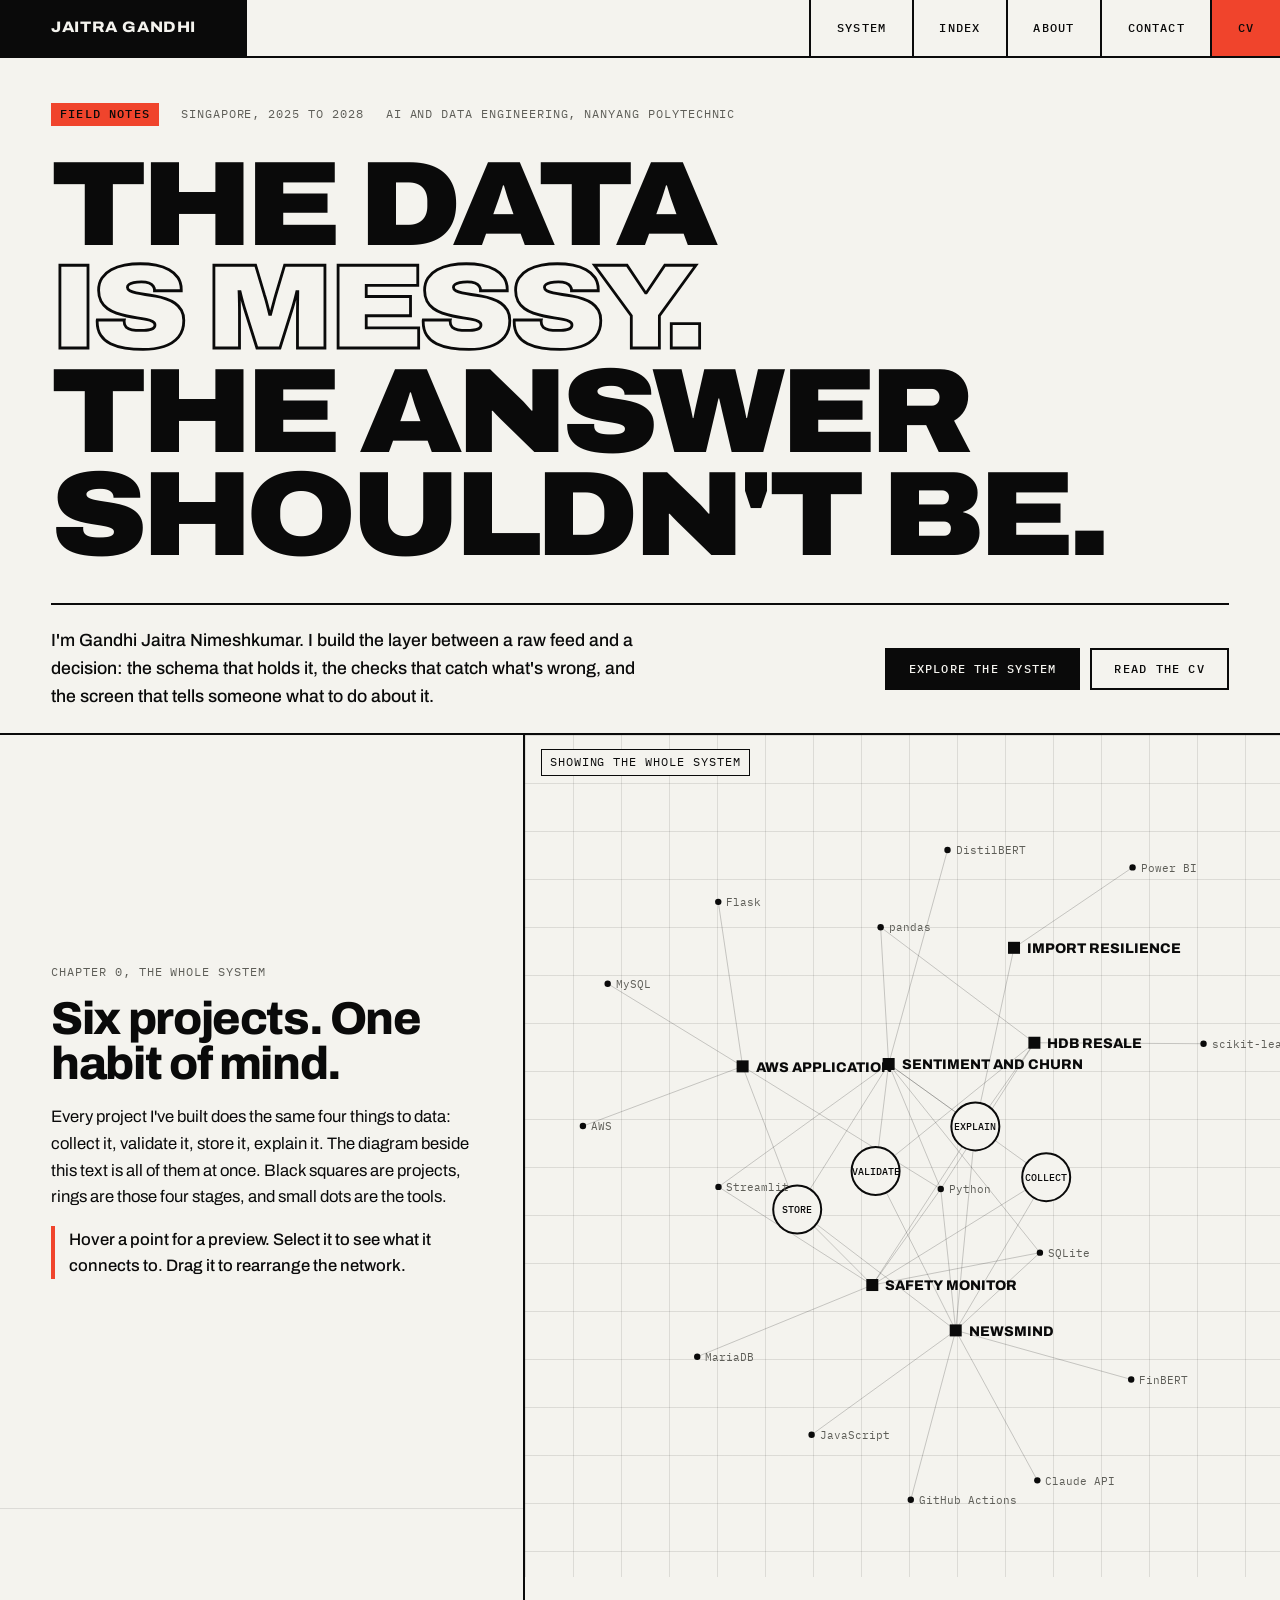
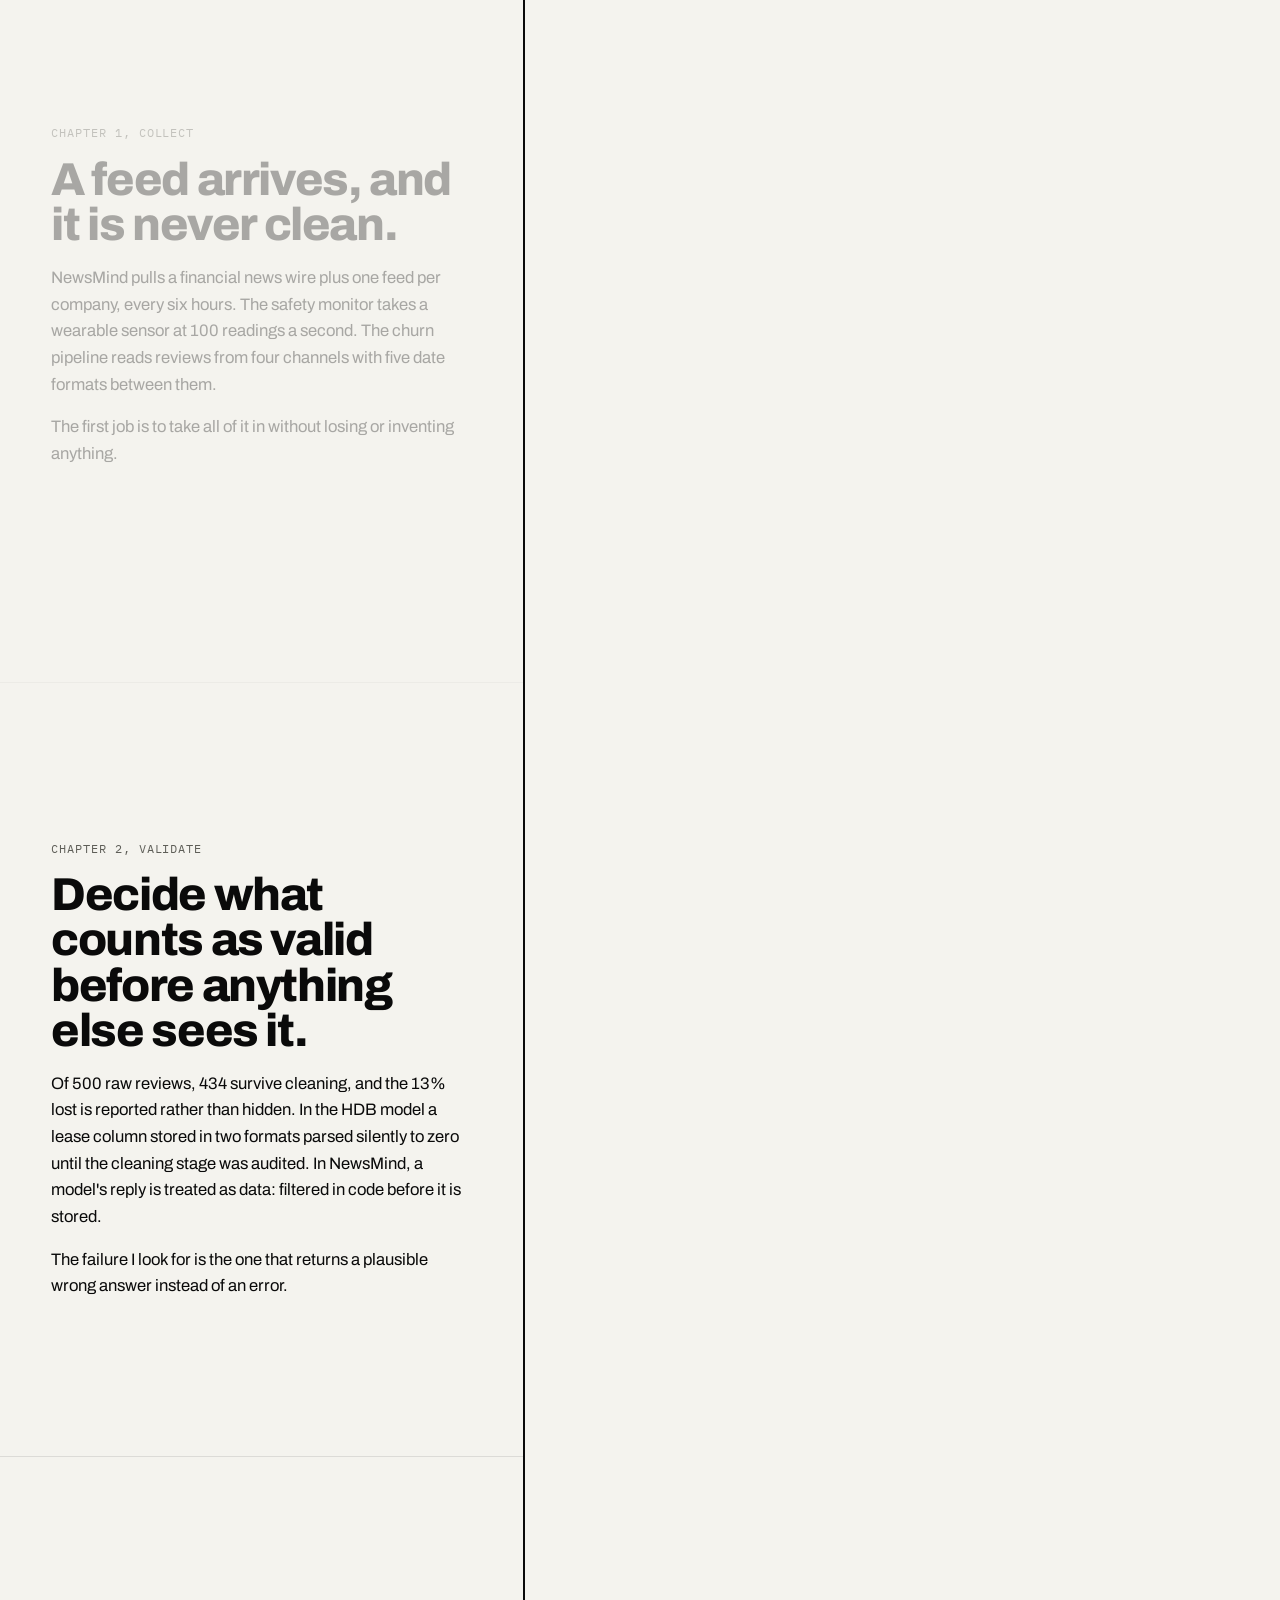
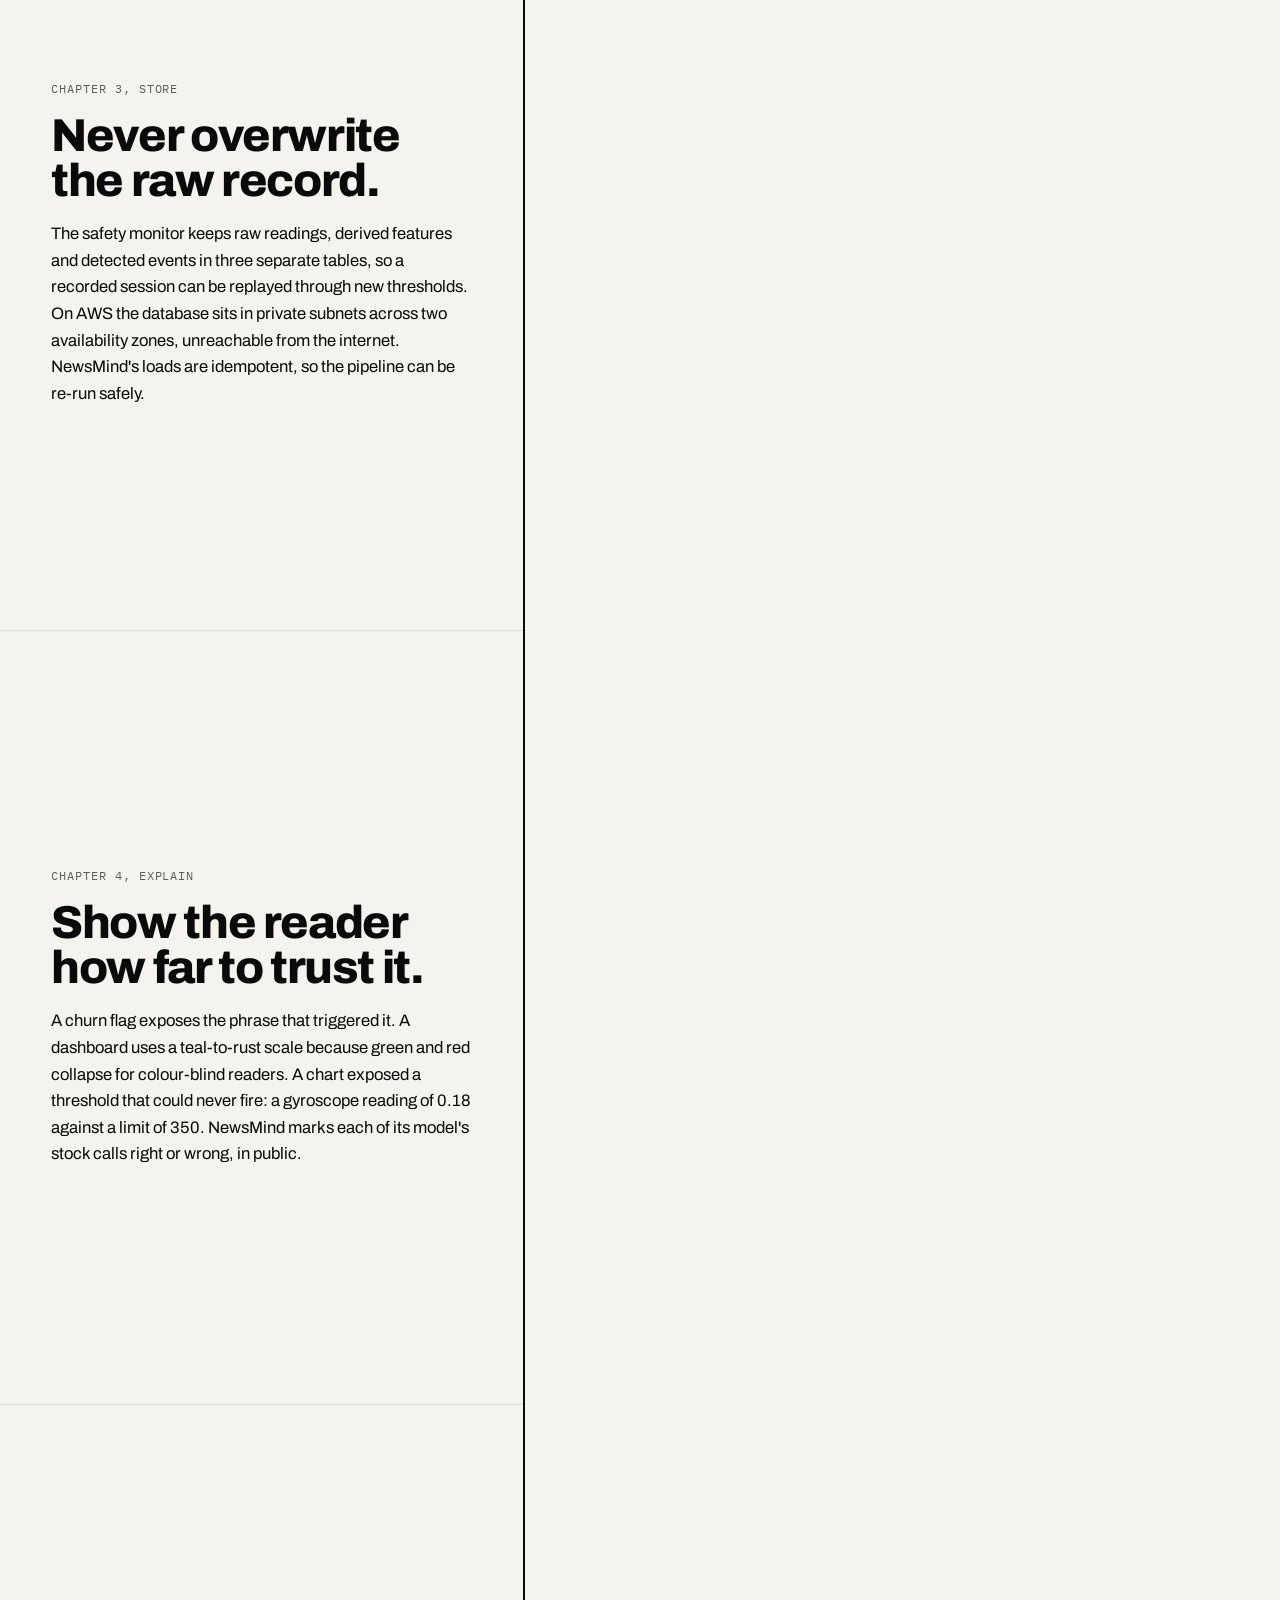
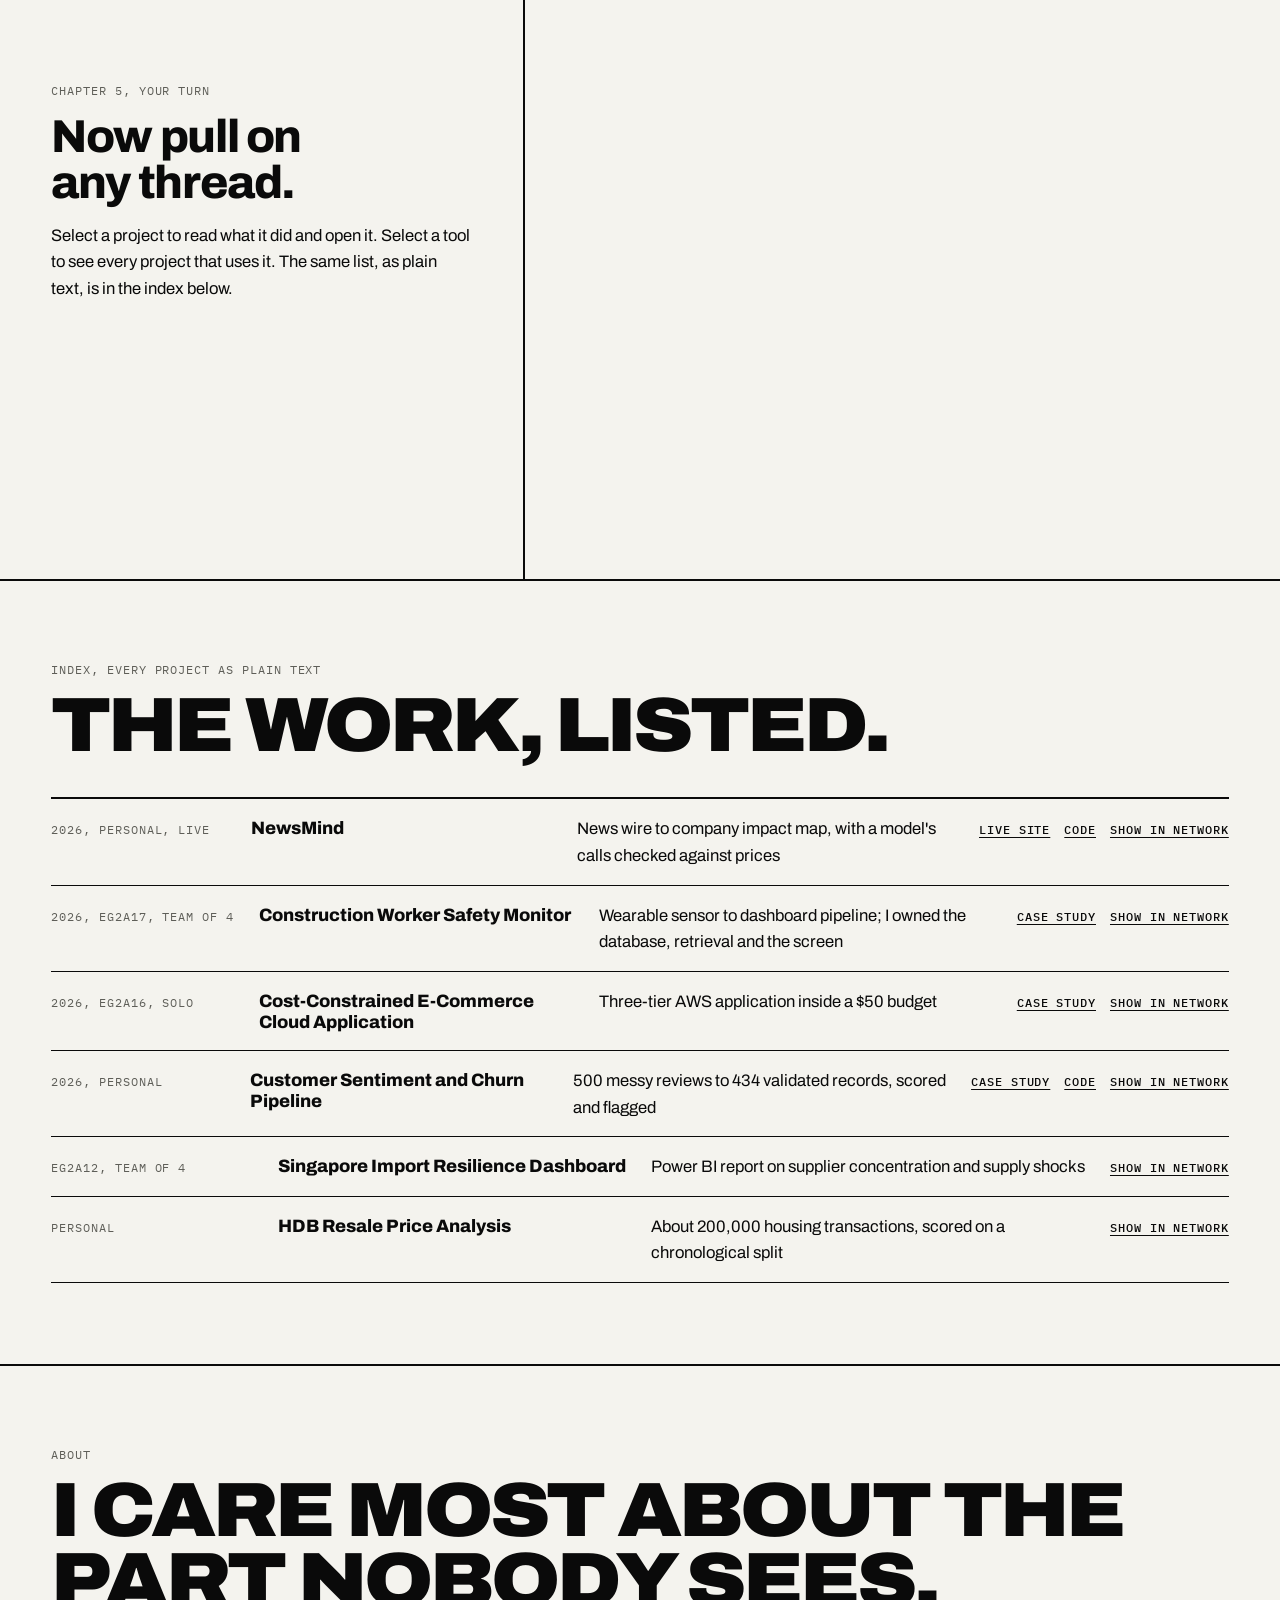
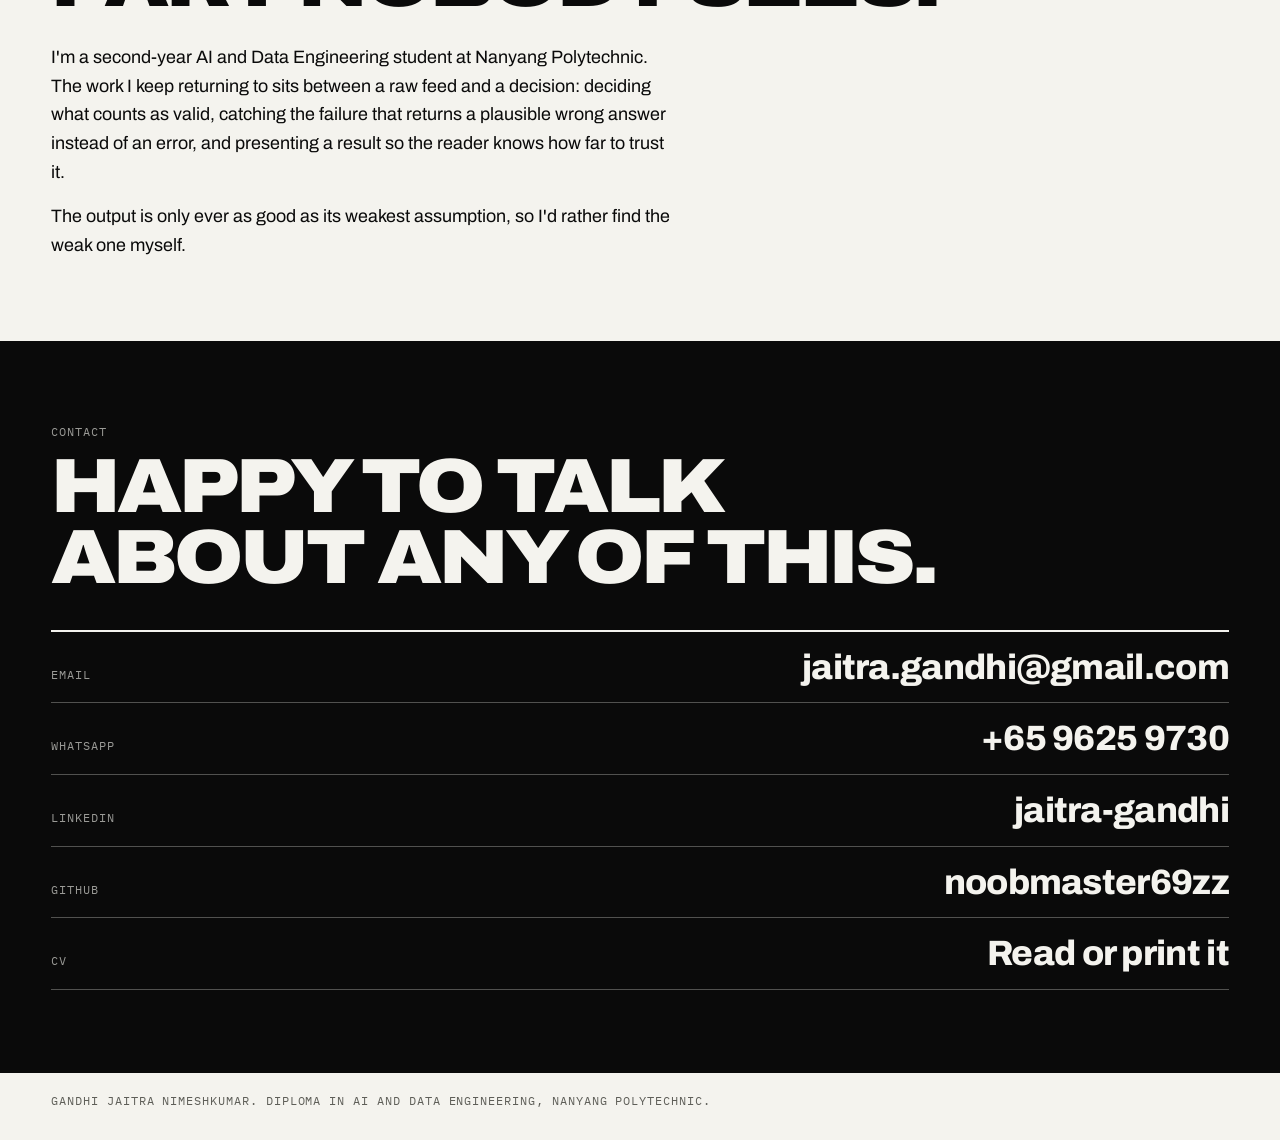
==== commit 952da445: "Rebuild as a scrolling essay around a draggable project network Home page: bold grotesque type on pa" ====
--- a/index.html
+++ b/index.html
@@ -3,228 +3,139 @@
 <head>
   <meta charset="utf-8">
   <meta name="viewport" content="width=device-width, initial-scale=1">
-  <title>Jaitra Gandhi: AI and Data Engineering portfolio</title>
-  <meta name="description" content="Gandhi Jaitra Nimeshkumar, AI and Data Engineering student at Nanyang Polytechnic. Data pipelines, databases, cloud infrastructure and the screens that explain them.">
+  <title>Jaitra Gandhi: field notes on messy data</title>
+  <meta name="description" content="Gandhi Jaitra Nimeshkumar, AI and Data Engineering student at Nanyang Polytechnic. Six projects, shown as one connected system: collect, validate, store, explain.">
   <meta name="author" content="Gandhi Jaitra Nimeshkumar">
-  <meta name="theme-color" content="#FFFFFF">
-  <link rel="icon" href="data:image/svg+xml,%3Csvg xmlns='http://www.w3.org/2000/svg' viewBox='0 0 32 32'%3E%3Crect width='32' height='32' rx='6' fill='%237A1632'/%3E%3Ccircle cx='16' cy='16' r='5' fill='%23fff'/%3E%3C/svg%3E">
+  <meta name="theme-color" content="#F4F3EE">
+  <link rel="icon" href="data:image/svg+xml,%3Csvg xmlns='http://www.w3.org/2000/svg' viewBox='0 0 32 32'%3E%3Crect width='32' height='32' fill='%230A0A0A'/%3E%3Ccircle cx='16' cy='16' r='6' fill='%23F0442C'/%3E%3C/svg%3E">
   <link rel="preconnect" href="https://fonts.googleapis.com">
   <link rel="preconnect" href="https://fonts.gstatic.com" crossorigin>
-  <link href="https://fonts.googleapis.com/css2?family=Source+Serif+4:ital,opsz,wght@0,8..60,400..700;1,8..60,400..700&family=Public+Sans:wght@400;500;600&display=swap" rel="stylesheet">
+  <link href="https://fonts.googleapis.com/css2?family=Archivo:wdth,wght@62..125,400..900&family=IBM+Plex+Mono:wght@400;500&display=swap" rel="stylesheet">
   <link rel="stylesheet" href="site.css">
 </head>
 <body>
-  <a class="skip" href="#work">Skip to the work</a>
+  <a class="skip" href="#system">Skip to the system</a>
 
   <header class="top">
     <a class="mark" href="#top">Jaitra Gandhi</a>
     <nav class="nav" aria-label="Sections">
-      <a href="#work">Work</a>
-      <a href="#skills">Skills</a>
+      <a href="#system">System</a>
+      <a href="#index">Index</a>
       <a href="#about">About</a>
       <a href="#contact">Contact</a>
+      <a class="nav-cv" href="cv.html">CV</a>
     </nav>
-    <a class="btn btn-solid" href="cv.html">CV</a>
   </header>
 
   <main id="top">
     <section class="hero">
-      <canvas class="field" id="field" aria-hidden="true"></canvas>
-      <div class="hero-text">
-        <p class="hero-who">Gandhi Jaitra Nimeshkumar, AI and Data Engineering at Nanyang Polytechnic, Singapore</p>
-        <h1 class="hero-line">The data is messy. The answer shouldn't be.</h1>
-        <p class="hero-sub">I build the layer between a raw feed and a decision: the schema that holds it, the checks that catch what's wrong, and the screen that tells someone what to do about it.</p>
+      <p class="tags"><span class="tag">Field notes</span><span class="stamp">Singapore, 2025 to 2028</span><span class="stamp">AI and Data Engineering, Nanyang Polytechnic</span></p>
+      <h1 class="hero-line"><span>The data</span><span class="hollow">is messy.</span><span>The answer</span><span>shouldn't be.</span></h1>
+      <div class="hero-foot">
+        <p class="hero-sub">I'm Gandhi Jaitra Nimeshkumar. I build the layer between a raw feed and a decision: the schema that holds it, the checks that catch what's wrong, and the screen that tells someone what to do about it.</p>
         <div class="hero-links">
-          <a class="btn btn-solid" href="#work">See the work</a>
-          <a class="btn" href="cv.html">Read my CV</a>
-          <a class="btn" href="https://github.com/noobmaster69zz" target="_blank" rel="noopener">GitHub</a>
-          <a class="btn" href="https://www.linkedin.com/in/jaitra-gandhi-11a529430/" target="_blank" rel="noopener">LinkedIn</a>
-        </div>
-      </div>
-      <figure class="portrait">
-        <img src="img/portrait.jpg" width="640" height="800" alt="Portrait of Gandhi Jaitra Nimeshkumar">
-      </figure>
-    </section>
-
-    <section class="band work" id="work">
-      <div class="work-head">
-        <h2 class="band-title">Six projects. Step through them one at a time.</h2>
-        <div class="deck-nav">
-          <button class="arrow" id="prev" type="button" aria-label="Previous project">&larr;</button>
-          <p class="count" id="count" aria-live="polite">1 of 6</p>
-          <button class="arrow" id="next" type="button" aria-label="Next project">&rarr;</button>
-        </div>
-      </div>
-
-      <div class="tabs" id="tabs" role="tablist" aria-label="Projects">
-        <button role="tab" type="button" aria-selected="true">NewsMind</button>
-        <button role="tab" type="button" aria-selected="false">Safety Monitor</button>
-        <button role="tab" type="button" aria-selected="false">AWS Application</button>
-        <button role="tab" type="button" aria-selected="false">Sentiment and Churn</button>
-        <button role="tab" type="button" aria-selected="false">Import Resilience</button>
-        <button role="tab" type="button" aria-selected="false">HDB Resale</button>
-      </div>
-
-      <div class="deck" id="deck" tabindex="0" aria-label="Project slides. Use the arrow keys to move between them.">
-        <article class="slide">
-          <div class="slide-media">
-            <img src="img/newsmind-cloud.jpg" width="800" height="500" alt="NewsMind showing a story about tankers in the Strait of Hormuz, with dashed links to the stocks Claude expects it to move">
-            <img src="img/newsmind-blip.jpg" width="800" height="500" loading="lazy" alt="NewsMind's assistant panel showing a price chart for ConocoPhillips against the S&amp;P 500 since the story">
-          </div>
-          <div class="slide-text">
-            <p class="kind">Personal project, live</p>
-            <h3>NewsMind</h3>
-            <p>When a headline lands, which companies does it touch, including the ones it never names? NewsMind pulls the financial news wire, scores every headline with FinBERT, has Claude work out which companies a story is likely to move, then checks each call against the stock's price afterwards.</p>
-            <ul class="facts">
-              <li><strong>277</strong> stories read in the first snapshot</li>
-              <li><strong>8</strong> SQLite tables, idempotent loads</li>
-              <li><strong>13</strong> unit tests on every push</li>
-              <li><strong>6-hourly</strong> refresh on GitHub Actions</li>
-            </ul>
-            <p>The API key never reaches the page. A scheduled job makes the model calls and the site reads saved results.</p>
-            <p><strong>Next upgrade:</strong> move storage from SQLite snapshots to hosted Postgres on Supabase, so the site can query live data instead of reading a file.</p>
-            <p class="stack">Python, SQLite, FinBERT, Claude API, yfinance, GitHub Actions, JavaScript canvas</p>
-            <div class="slide-links">
-              <a class="btn btn-solid" href="https://noobmaster69zz.github.io/newsmind/" target="_blank" rel="noopener">Open the live site</a>
-              <a class="btn" href="https://github.com/noobmaster69zz/newsmind" target="_blank" rel="noopener">Read the code</a>
-            </div>
-          </div>
-        </article>
-
-        <article class="slide">
-          <div class="slide-media">
-            <img src="img/dep-dashboard.png" width="1200" height="700" loading="lazy" alt="Safety monitor dashboard showing an active alert and live sensor charts">
-            <img src="img/dep-gyro.png" width="1200" height="700" loading="lazy" alt="Gyroscope readings from the wearable sensor">
-          </div>
-          <div class="slide-text">
-            <p class="kind">EG2A17 Data Engineering Project, team of 4</p>
-            <h3>Construction Worker Safety Monitor</h3>
-            <p>A wearable sensor-to-dashboard pipeline that detects falls, slips and near misses in real time. I owned everything downstream of the sensor: the database, the retrieval layer and the dashboard.</p>
-            <ul class="facts">
-              <li><strong>100 Hz</strong> sensor stream</li>
-              <li><strong>3</strong> tables, raw data never overwritten</li>
-              <li><strong>2</strong> database backends behind one interface</li>
-              <li><strong>100&times;</strong> fewer database round-trips</li>
-            </ul>
-            <p>The chart I built exposed a detection threshold that could never fire: a gyroscope reading of 0.18 against a threshold of 350.</p>
-            <p class="stack">MariaDB, SQLite, Python, Streamlit, BLE, 6-axis IMU</p>
-            <div class="slide-links"><a class="btn btn-solid" href="p1-safety-monitor.html">Read the case study</a></div>
-          </div>
-        </article>
-
-        <article class="slide">
-          <div class="slide-media">
-            <img src="img/ccd-products.jpg" width="1200" height="700" loading="lazy" alt="Product catalogue page served from the AWS application">
-            <img src="img/ccd-ec2.jpg" width="1200" height="700" loading="lazy" alt="The EC2 instance running in the AWS console">
-          </div>
-          <div class="slide-text">
-            <p class="kind">EG2A16 Cloud Computing Development, solo</p>
-            <h3>Cost-Constrained E-Commerce Cloud Application</h3>
-            <p>A secure three-tier application on AWS, delivered inside a $50 budget and then optimised against all six Well-Architected pillars. I designed and provisioned the whole stack.</p>
-            <ul class="facts">
-              <li><strong>$50</strong> total budget</li>
-              <li><strong>4</strong> subnets across 2 availability zones</li>
-              <li><strong>Private</strong> database, never internet-addressable</li>
-              <li><strong>S3</strong> for images, kept out of the database</li>
-            </ul>
-            <p class="stack">AWS VPC, EC2, RDS MySQL, S3, CloudWatch, nginx, Flask</p>
-            <div class="slide-links"><a class="btn btn-solid" href="p2-cloud-application.html">Read the case study</a></div>
-          </div>
-        </article>
-
-        <article class="slide">
-          <div class="slide-media">
-            <img src="img/ccd-cloudwatch.jpg" width="1200" height="700" loading="lazy" alt="Analytics dashboard">
-          </div>
-          <div class="slide-text">
-            <p class="kind">Personal project</p>
-            <h3>Customer Sentiment and Churn Pipeline</h3>
-            <p>A three-stage pipeline that cleans messy reviews, scores them with a language model, flags customers who sound like they're leaving, and serves it as a dashboard a non-analyst can read unaided.</p>
-            <ul class="facts">
-              <li><strong>500</strong> raw reviews from 4 channels</li>
-              <li><strong>434</strong> usable after cleaning</li>
-              <li><strong>17</strong> churn phrases, every flag traceable</li>
-              <li><strong>Colour-blind safe</strong> teal-to-rust palette</li>
-            </ul>
-            <p class="stack">Python, pandas, DistilBERT, SQLite, Streamlit, Plotly</p>
-            <div class="slide-links">
-              <a class="btn btn-solid" href="p3-sentiment-churn.html">Read the case study</a>
-              <a class="btn" href="https://github.com/noobmaster69zz/ecommerce-sentiment-churn-pipeline" target="_blank" rel="noopener">Read the code</a>
-            </div>
-          </div>
-        </article>
-
-        <article class="slide slide-plain">
-          <div class="slide-text">
-            <p class="kind">EG2A12, team of 4</p>
-            <h3>Singapore Import Resilience Dashboard</h3>
-            <p>A multi-page Power BI report on the resilience of Singapore's import supply chains. The question: how exposed is a commodity when a few partners supply most of it, and what happens to price when one is disrupted?</p>
-            <p>I owned the Energy and Resilience page: thirteen visuals over a model covering monthly imports, partner shares, supplier concentration (Herfindahl-Hirschman Index), CPI linkage and dated supply-shock events with their measured price impact.</p>
-            <p class="stack">Power BI, DAX, data modelling, time series</p>
-          </div>
-        </article>
-
-        <article class="slide slide-plain">
-          <div class="slide-text">
-            <p class="kind">Personal project</p>
-            <h3>HDB Resale Price Analysis</h3>
-            <p>Models roughly 200,000 Singapore public housing transactions to identify what drives resale price.</p>
-            <p>The audited cleaning stage catches a remaining-lease column stored in two formats, a field that parses silently to zero under a naive regex and quietly corrupts the model. It is scored on a chronological split, so the model is tested on genuinely unseen future sales.</p>
-            <p class="stack">Python, pandas, scikit-learn, gradient boosting</p>
-          </div>
-        </article>
-      </div>
-    </section>
-
-    <section class="band" id="skills">
-      <h2 class="band-title">What I work with. Everything here appears in a project above.</h2>
-      <div class="skills">
-        <div>
-          <h3>Databases and pipelines</h3>
-          <p>Schema design, validation, idempotent loads, scheduled jobs.</p>
-          <p class="stack">Python, SQL, pandas, MySQL, MariaDB, SQLite, GitHub Actions</p>
-        </div>
-        <div>
-          <h3>Cloud and infrastructure</h3>
-          <p>Networking, compute, managed databases and object storage.</p>
-          <p class="stack">AWS VPC, EC2, RDS, S3, CloudWatch, Linux, nginx, Flask</p>
-        </div>
-        <div>
-          <h3>Models and language AI</h3>
-          <p>Using models as one stage of a pipeline, and checking what they return.</p>
-          <p class="stack">FinBERT, DistilBERT, Claude API, scikit-learn</p>
-        </div>
-        <div>
-          <h3>Analysis and visualisation</h3>
-          <p>Dashboards a non-specialist can read, with accessibility as a requirement.</p>
-          <p class="stack">Streamlit, Plotly, Power BI, matplotlib, JavaScript canvas</p>
+          <a class="btn btn-solid" href="#system">Explore the system</a>
+          <a class="btn" href="cv.html">Read the CV</a>
         </div>
       </div>
     </section>
 
-    <section class="band tint" id="about">
-      <h2 class="band-title">I care most about the part nobody sees.</h2>
-      <div class="about-text">
-        <p>I'm Jaitra, a second-year AI and Data Engineering student at Nanyang Polytechnic. The work I keep returning to sits between a raw feed and a decision: deciding what counts as valid, catching the failure that returns a plausible wrong answer instead of an error, and presenting a result so the reader knows how far to trust it.</p>
-        <p>Across these projects that has meant a database confined to a private subnet, a schema that refuses to overwrite its own raw data, a churn flag that shows its reasoning, a chart that exposed a threshold which could never fire, and a model's stock calls marked right or wrong in public. The output is only ever as good as its weakest assumption, so I'd rather find the weak one myself.</p>
+    <section class="system" id="system" aria-label="How the work connects">
+      <div class="chapters">
+        <article class="chapter" data-stage="all">
+          <p class="stamp">Chapter 0, the whole system</p>
+          <h2>Six projects. One habit of mind.</h2>
+          <p>Every project I've built does the same four things to data: collect it, validate it, store it, explain it. The diagram beside this text is all of them at once. Black squares are projects, rings are those four stages, and small dots are the tools.</p>
+          <p class="how">Hover a point for a preview. Select it to see what it connects to. Drag it to rearrange the network.</p>
+        </article>
+
+        <article class="chapter" data-stage="collect">
+          <p class="stamp">Chapter 1, collect</p>
+          <h2>A feed arrives, and it is never clean.</h2>
+          <p>NewsMind pulls a financial news wire plus one feed per company, every six hours. The safety monitor takes a wearable sensor at 100 readings a second. The churn pipeline reads reviews from four channels with five date formats between them.</p>
+          <p>The first job is to take all of it in without losing or inventing anything.</p>
+        </article>
+
+        <article class="chapter" data-stage="validate">
+          <p class="stamp">Chapter 2, validate</p>
+          <h2>Decide what counts as valid before anything else sees it.</h2>
+          <p>Of 500 raw reviews, 434 survive cleaning, and the 13% lost is reported rather than hidden. In the HDB model a lease column stored in two formats parsed silently to zero until the cleaning stage was audited. In NewsMind, a model's reply is treated as data: filtered in code before it is stored.</p>
+          <p>The failure I look for is the one that returns a plausible wrong answer instead of an error.</p>
+        </article>
+
+        <article class="chapter" data-stage="store">
+          <p class="stamp">Chapter 3, store</p>
+          <h2>Never overwrite the raw record.</h2>
+          <p>The safety monitor keeps raw readings, derived features and detected events in three separate tables, so a recorded session can be replayed through new thresholds. On AWS the database sits in private subnets across two availability zones, unreachable from the internet. NewsMind's loads are idempotent, so the pipeline can be re-run safely.</p>
+        </article>
+
+        <article class="chapter" data-stage="explain">
+          <p class="stamp">Chapter 4, explain</p>
+          <h2>Show the reader how far to trust it.</h2>
+          <p>A churn flag exposes the phrase that triggered it. A dashboard uses a teal-to-rust scale because green and red collapse for colour-blind readers. A chart exposed a threshold that could never fire: a gyroscope reading of 0.18 against a limit of 350. NewsMind marks each of its model's stock calls right or wrong, in public.</p>
+        </article>
+
+        <article class="chapter" data-stage="all">
+          <p class="stamp">Chapter 5, your turn</p>
+          <h2>Now pull on any thread.</h2>
+          <p>Select a project to read what it did and open it. Select a tool to see every project that uses it. The same list, as plain text, is in the index below.</p>
+        </article>
+      </div>
+
+      <div class="stage">
+        <canvas class="net" id="net" aria-hidden="true"></canvas>
+        <p class="net-state stamp" id="netState">Showing the whole system</p>
+        <div class="tip" id="tip" role="tooltip" hidden></div>
+        <aside class="panel" id="panel" aria-live="polite" hidden>
+          <button class="panel-close" id="panelClose" type="button">Close</button>
+          <p class="stamp" id="panelKind"></p>
+          <h3 id="panelName"></h3>
+          <p id="panelText"></p>
+          <ul class="panel-facts" id="panelFacts"></ul>
+          <p class="stamp panel-links-label" id="panelLinksLabel">Connected to</p>
+          <div class="panel-links" id="panelLinks"></div>
+          <div class="panel-actions" id="panelActions"></div>
+        </aside>
       </div>
     </section>
 
-    <section class="band" id="contact">
+    <section class="band" id="index">
+      <p class="stamp">Index, every project as plain text</p>
+      <h2 class="band-title">The work, listed.</h2>
+      <ol class="index">
+        <li><span class="stamp">2026, personal, live</span><strong>NewsMind</strong><span>News wire to company impact map, with a model's calls checked against prices</span><span class="index-links"><a href="https://noobmaster69zz.github.io/newsmind/" target="_blank" rel="noopener">Live site</a><a href="https://github.com/noobmaster69zz/newsmind" target="_blank" rel="noopener">Code</a><button type="button" data-node="newsmind">Show in network</button></span></li>
+        <li><span class="stamp">2026, EG2A17, team of 4</span><strong>Construction Worker Safety Monitor</strong><span>Wearable sensor to dashboard pipeline; I owned the database, retrieval and the screen</span><span class="index-links"><a href="p1-safety-monitor.html">Case study</a><button type="button" data-node="safety">Show in network</button></span></li>
+        <li><span class="stamp">2026, EG2A16, solo</span><strong>Cost-Constrained E-Commerce Cloud Application</strong><span>Three-tier AWS application inside a $50 budget</span><span class="index-links"><a href="p2-cloud-application.html">Case study</a><button type="button" data-node="aws">Show in network</button></span></li>
+        <li><span class="stamp">2026, personal</span><strong>Customer Sentiment and Churn Pipeline</strong><span>500 messy reviews to 434 validated records, scored and flagged</span><span class="index-links"><a href="p3-sentiment-churn.html">Case study</a><a href="https://github.com/noobmaster69zz/ecommerce-sentiment-churn-pipeline" target="_blank" rel="noopener">Code</a><button type="button" data-node="churn">Show in network</button></span></li>
+        <li><span class="stamp">EG2A12, team of 4</span><strong>Singapore Import Resilience Dashboard</strong><span>Power BI report on supplier concentration and supply shocks</span><span class="index-links"><button type="button" data-node="imports">Show in network</button></span></li>
+        <li><span class="stamp">Personal</span><strong>HDB Resale Price Analysis</strong><span>About 200,000 housing transactions, scored on a chronological split</span><span class="index-links"><button type="button" data-node="hdb">Show in network</button></span></li>
+      </ol>
+    </section>
+
+    <section class="band" id="about">
+      <p class="stamp">About</p>
+      <h2 class="band-title">I care most about the part nobody sees.</h2>
+      <div class="about-text">
+        <p>I'm a second-year AI and Data Engineering student at Nanyang Polytechnic. The work I keep returning to sits between a raw feed and a decision: deciding what counts as valid, catching the failure that returns a plausible wrong answer instead of an error, and presenting a result so the reader knows how far to trust it.</p>
+        <p>The output is only ever as good as its weakest assumption, so I'd rather find the weak one myself.</p>
+      </div>
+    </section>
+
+    <section class="band band-ink" id="contact">
+      <p class="stamp">Contact</p>
       <h2 class="band-title">Happy to talk about any of this.</h2>
-      <p class="contact-sub">The schema decisions, the AWS trade-offs, or why a gyroscope reading of 0.18 against a threshold of 350 is the most interesting thing in my portfolio.</p>
       <ul class="reach">
-        <li><a href="mailto:jaitra.gandhi@gmail.com"><span>Email</span><strong>jaitra.gandhi@gmail.com</strong></a></li>
-        <li><a href="https://wa.me/6596259730" target="_blank" rel="noopener"><span>WhatsApp</span><strong>+65 9625 9730</strong></a></li>
-        <li><a href="https://www.linkedin.com/in/jaitra-gandhi-11a529430/" target="_blank" rel="noopener"><span>LinkedIn</span><strong>jaitra-gandhi</strong></a></li>
-        <li><a href="https://github.com/noobmaster69zz" target="_blank" rel="noopener"><span>GitHub</span><strong>noobmaster69zz</strong></a></li>
-        <li><a href="cv.html"><span>CV</span><strong>Read or print it</strong></a></li>
+        <li><a href="mailto:jaitra.gandhi@gmail.com"><span class="stamp">Email</span><strong>jaitra.gandhi@gmail.com</strong></a></li>
+        <li><a href="https://wa.me/6596259730" target="_blank" rel="noopener"><span class="stamp">WhatsApp</span><strong>+65 9625 9730</strong></a></li>
+        <li><a href="https://www.linkedin.com/in/jaitra-gandhi-11a529430/" target="_blank" rel="noopener"><span class="stamp">LinkedIn</span><strong>jaitra-gandhi</strong></a></li>
+        <li><a href="https://github.com/noobmaster69zz" target="_blank" rel="noopener"><span class="stamp">GitHub</span><strong>noobmaster69zz</strong></a></li>
+        <li><a href="cv.html"><span class="stamp">CV</span><strong>Read or print it</strong></a></li>
       </ul>
     </section>
   </main>
 
   <footer class="foot">
-    <p>Gandhi Jaitra Nimeshkumar, Diploma in AI and Data Engineering, Nanyang Polytechnic.</p>
+    <p class="stamp">Gandhi Jaitra Nimeshkumar. Diploma in AI and Data Engineering, Nanyang Polytechnic.</p>
   </footer>
 
   <script src="site.js" defer></script>
--- a/site.css
+++ b/site.css
@@ -1,276 +1,289 @@
-/* Portfolio. White page, ink text, oxblood as the working colour, teal as the second voice. */
+/* Portfolio home. Paper, ink, one signal colour. The grid is drawn, not implied. */
 :root {
-  --paper: #FFFFFF;
-  --wash: #F4F1F3;
-  --ink: #15171C;
-  --soft: #555B66;
-  --oxblood: #7A1632;
-  --oxblood-deep: #5C0F25;
-  --teal: #0B7285;
-  --line: #DDD8DB;
-  --display: "Source Serif 4", "Iowan Old Style", Georgia, serif;
-  --ui: "Public Sans", "Segoe UI", system-ui, sans-serif;
-  --edge: clamp(20px, 5vw, 72px);
+  --paper: #F4F3EE;
+  --ink: #0A0A0A;
+  --soft: #5E5E58;
+  --signal: #F0442C;
+  --rule: #0A0A0A;
+  --faint: rgba(10, 10, 10, 0.1);
+  --display: "Archivo", "Helvetica Neue", Arial, sans-serif;
+  --mono: "IBM Plex Mono", ui-monospace, Menlo, monospace;
+  --edge: clamp(18px, 4vw, 56px);
+  --top: 58px;
 }
 
 *, *::before, *::after { box-sizing: border-box; }
-html { scroll-behavior: smooth; scroll-padding-top: 80px; }
+html { scroll-behavior: smooth; scroll-padding-top: var(--top); }
 
 body {
   margin: 0;
   background: var(--paper);
   color: var(--ink);
-  font: 400 1.02rem/1.62 var(--ui);
+  font: 400 1.04rem/1.6 var(--display);
   -webkit-font-smoothing: antialiased;
 }
 
-h1, h2, h3, p, ul, figure { margin: 0; }
-ul { padding: 0; list-style: none; }
+h1, h2, h3, p, ul, ol { margin: 0; }
+ul, ol { padding: 0; list-style: none; }
 a { color: inherit; }
-img { display: block; max-width: 100%; height: auto; }
 button { font: inherit; color: inherit; }
 
-:focus-visible { outline: 2px solid var(--teal); outline-offset: 3px; border-radius: 4px; }
+:focus-visible { outline: 3px solid var(--signal); outline-offset: 2px; }
 
 .skip { position: absolute; left: -9999px; }
-.skip:focus { left: 12px; top: 12px; z-index: 10; padding: 8px 14px; background: var(--ink); color: #fff; border-radius: 8px; }
-
-/* ---------- Top bar ---------- */
+.skip:focus { left: 12px; top: 12px; z-index: 20; padding: 8px 14px; background: var(--ink); color: var(--paper); }
+
+/* Small technical labels and timestamps. */
+.stamp { font: 400 0.74rem/1.4 var(--mono); letter-spacing: 0.08em; text-transform: uppercase; color: var(--soft); }
+
+/* ---------- Top bar: cells divided by rules ---------- */
 .top {
   position: sticky;
   top: 0;
-  z-index: 5;
+  z-index: 10;
+  display: flex;
+  height: var(--top);
+  border-bottom: 2px solid var(--rule);
+  background: var(--paper);
+}
+
+.mark {
   display: flex;
   align-items: center;
-  gap: 28px;
-  height: 64px;
   padding: 0 var(--edge);
-  border-bottom: 1px solid var(--line);
-  background: rgba(255, 255, 255, 0.88);
-  -webkit-backdrop-filter: blur(12px);
-  backdrop-filter: blur(12px);
-}
-
-.mark { font: 700 1.3rem/1 var(--display); letter-spacing: -0.01em; text-decoration: none; }
-.nav { display: flex; gap: 26px; margin-left: auto; font-size: 0.93rem; }
-.nav a { color: var(--soft); text-decoration: none; }
-.nav a:hover { color: var(--oxblood); }
+  background: var(--ink);
+  color: var(--paper);
+  font: 800 0.95rem/1 var(--display);
+  font-stretch: 110%;
+  letter-spacing: 0.04em;
+  text-transform: uppercase;
+  text-decoration: none;
+}
+
+.nav { display: flex; margin-left: auto; }
+
+.nav a {
+  display: flex;
+  align-items: center;
+  padding: 0 clamp(12px, 2vw, 26px);
+  border-left: 2px solid var(--rule);
+  font: 500 0.74rem/1 var(--mono);
+  letter-spacing: 0.1em;
+  text-transform: uppercase;
+  text-decoration: none;
+}
+
+.nav a:hover { background: var(--ink); color: var(--paper); }
+.nav .nav-cv { background: var(--signal); color: var(--ink); }
+
+/* ---------- Hero ---------- */
+.hero { padding: clamp(28px, 5vh, 56px) var(--edge) 0; border-bottom: 2px solid var(--rule); }
+.tags { display: flex; flex-wrap: wrap; align-items: center; gap: 8px 22px; }
+.tag { padding: 4px 9px; background: var(--signal); font: 500 0.72rem/1.3 var(--mono); letter-spacing: 0.1em; text-transform: uppercase; }
+
+.hero-line {
+  margin-top: clamp(14px, 3vh, 28px);
+  font: 900 clamp(2.7rem, 9.4vw, 10rem)/0.86 var(--display);
+  font-stretch: 112%;
+  letter-spacing: -0.045em;
+  text-transform: uppercase;
+}
+
+.hero-line span { display: block; }
+.hollow { color: transparent; -webkit-text-stroke: clamp(1.5px, 0.22vw, 3px) var(--ink); }
+
+.hero-foot {
+  display: grid;
+  grid-template-columns: minmax(0, 1fr) auto;
+  gap: 24px 48px;
+  align-items: center;
+  margin-top: clamp(24px, 4vh, 44px);
+  padding: 22px 0;
+  border-top: 2px solid var(--rule);
+}
+
+.hero-sub { max-width: 60ch; font-size: 1.1rem; font-weight: 500; }
+.hero-links { display: flex; flex-wrap: wrap; gap: 10px; }
 
 .btn {
   display: inline-block;
-  padding: 9px 20px;
+  padding: 13px 22px;
+  border: 2px solid var(--ink);
+  background: transparent;
+  font: 500 0.76rem/1 var(--mono);
+  letter-spacing: 0.1em;
+  text-transform: uppercase;
+  text-decoration: none;
+  cursor: pointer;
+}
+
+.btn:hover { background: var(--signal); }
+.btn-solid { background: var(--ink); color: var(--paper); }
+.btn-solid:hover { background: var(--signal); color: var(--ink); }
+
+/* ---------- The system: essay on the left, network held still on the right ---------- */
+.system {
+  display: grid;
+  grid-template-columns: minmax(0, 0.82fr) minmax(0, 1.18fr);
+  border-bottom: 2px solid var(--rule);
+}
+
+.chapters { border-right: 2px solid var(--rule); }
+
+.chapter {
+  display: grid;
+  gap: 16px;
+  align-content: center;
+  min-height: 86svh;
+  padding: 8vh var(--edge);
+  border-bottom: 1px solid var(--faint);
+  opacity: 0.32;
+  transition: opacity 0.4s;
+}
+
+.chapter.live { opacity: 1; }
+.chapter:last-child { border-bottom: 0; }
+
+.chapter h2 {
+  font: 800 clamp(1.9rem, 3.6vw, 3.3rem)/0.98 var(--display);
+  letter-spacing: -0.03em;
+  text-wrap: balance;
+}
+
+.chapter p:not(.stamp) { max-width: 46ch; }
+.how { padding-left: 14px; border-left: 4px solid var(--signal); font-weight: 500; }
+
+.stage {
+  position: sticky;
+  top: var(--top);
+  height: calc(100svh - var(--top));
+  overflow: hidden;
+  background:
+    linear-gradient(var(--faint) 1px, transparent 1px) 0 0 / 100% 48px,
+    linear-gradient(90deg, var(--faint) 1px, transparent 1px) 0 0 / 48px 100%;
+}
+
+.net { display: block; width: 100%; height: 100%; touch-action: none; cursor: grab; }
+.net.grabbing { cursor: grabbing; }
+.net.pointing { cursor: pointer; }
+.net-state { position: absolute; left: 16px; top: 14px; padding: 4px 8px; background: var(--paper); border: 1px solid var(--rule); color: var(--ink); }
+
+.tip {
+  position: absolute;
+  z-index: 3;
+  max-width: 250px;
+  padding: 8px 11px;
+  background: var(--ink);
+  color: var(--paper);
+  font-size: 0.86rem;
+  line-height: 1.35;
+  pointer-events: none;
+  transform: translate(-50%, calc(-100% - 16px));
+}
+
+.tip .stamp { display: block; color: var(--signal); }
+
+.panel {
+  position: absolute;
+  z-index: 4;
+  right: 0;
+  top: 0;
+  bottom: 0;
+  width: min(390px, 92%);
+  padding: 22px 24px;
+  display: grid;
+  gap: 12px;
+  align-content: start;
+  background: var(--paper);
+  border-left: 2px solid var(--rule);
+  overflow-y: auto;
+  animation: slide 0.28s cubic-bezier(0.2, 0.7, 0.2, 1);
+}
+
+.panel[hidden] { display: none; }
+@keyframes slide { from { transform: translateX(100%); } }
+.panel h3 { font: 800 1.9rem/1 var(--display); letter-spacing: -0.03em; }
+.panel-close { justify-self: end; padding: 6px 10px; border: 2px solid var(--ink); background: none; font: 500 0.7rem/1 var(--mono); letter-spacing: 0.1em; text-transform: uppercase; cursor: pointer; }
+.panel-close:hover { background: var(--signal); }
+.panel-facts { display: grid; gap: 0; border-top: 2px solid var(--rule); }
+.panel-facts:empty { display: none; }
+.panel-facts li { padding: 7px 0; border-bottom: 1px solid var(--faint); font-size: 0.94rem; }
+.panel-facts strong { font-weight: 800; }
+.panel-links { display: flex; flex-wrap: wrap; gap: 6px; }
+
+.panel-links button {
+  padding: 5px 9px;
   border: 1px solid var(--ink);
-  border-radius: 6px;
-  background: transparent;
-  font-size: 0.92rem;
-  font-weight: 500;
-  text-decoration: none;
+  background: none;
+  font: 400 0.72rem/1.2 var(--mono);
+  letter-spacing: 0.04em;
   cursor: pointer;
-  transition: background-color 0.15s, color 0.15s, border-color 0.15s;
-}
-
-.btn:hover { border-color: var(--oxblood); color: var(--oxblood); }
-.btn-solid { background: var(--oxblood); border-color: var(--oxblood); color: #fff; }
-.btn-solid:hover { background: var(--oxblood-deep); border-color: var(--oxblood-deep); color: #fff; }
-
-/* ---------- Hero ---------- */
-.hero {
-  position: relative;
-  display: grid;
-  grid-template-columns: minmax(0, 1fr) minmax(220px, 340px);
-  gap: clamp(28px, 5vw, 80px);
-  align-items: end;
-  min-height: calc(100svh - 64px);
-  padding: clamp(40px, 8vh, 96px) var(--edge) clamp(40px, 7vh, 80px);
-  overflow: hidden;
-}
-
-.field { position: absolute; inset: 0; width: 100%; height: 100%; z-index: 0; pointer-events: none; }
-.hero-text, .portrait { position: relative; z-index: 1; }
-.hero-who { color: var(--soft); font-size: 0.96rem; max-width: 46ch; }
-
-.hero-line {
-  margin-top: 18px;
-  font: 600 clamp(2.7rem, 7.4vw, 6.6rem)/1 var(--display);
-  letter-spacing: -0.028em;
-  text-wrap: balance;
-  max-width: 13ch;
-}
-
-.hero-sub { margin-top: 26px; max-width: 56ch; font-size: 1.12rem; color: #2C3038; }
-.hero-links { display: flex; flex-wrap: wrap; gap: 10px; margin-top: 30px; }
-
-.portrait { border-bottom: 6px solid var(--oxblood); }
-.portrait img { aspect-ratio: 4 / 5; object-fit: cover; }
+}
+
+.panel-links button:hover { background: var(--ink); color: var(--paper); }
+.panel-actions { display: flex; flex-wrap: wrap; gap: 8px; margin-top: 6px; }
+.panel-actions:empty { display: none; }
 
 /* ---------- Bands ---------- */
-.band { padding: clamp(56px, 9vh, 104px) var(--edge); border-top: 1px solid var(--line); }
-.tint { background: var(--wash); }
-
-.band-title {
-  font: 600 clamp(1.8rem, 3.8vw, 3.2rem)/1.08 var(--display);
-  letter-spacing: -0.02em;
-  text-wrap: balance;
-  max-width: 22ch;
-}
-
-.kind { color: var(--teal); font-size: 0.88rem; font-weight: 500; }
-.stack { color: var(--soft); font-size: 0.9rem; }
-
-/* ---------- Project deck ---------- */
-.work { background: var(--oxblood); color: #fff; border-top: 0; }
-.work-head { display: flex; flex-wrap: wrap; align-items: end; justify-content: space-between; gap: 20px; }
-.deck-nav { display: flex; align-items: center; gap: 14px; }
-.count { min-width: 5.5ch; text-align: center; font-size: 0.95rem; font-variant-numeric: tabular-nums; }
-
-.arrow {
-  width: 46px;
-  height: 46px;
-  border: 1px solid rgba(255, 255, 255, 0.6);
-  border-radius: 50%;
-  background: transparent;
-  font-size: 1.2rem;
-  line-height: 1;
-  cursor: pointer;
-  transition: background-color 0.15s, color 0.15s;
-}
-
-.arrow:hover:not(:disabled) { background: #fff; color: var(--oxblood); }
-.arrow:disabled { opacity: 0.35; cursor: default; }
-.work :focus-visible { outline-color: #fff; }
-
-.tabs {
-  display: flex;
-  gap: 6px;
-  margin-top: clamp(22px, 4vh, 36px);
-  overflow-x: auto;
-  scrollbar-width: none;
-  border-bottom: 1px solid rgba(255, 255, 255, 0.28);
-}
-
-.tabs::-webkit-scrollbar { display: none; }
-
-.tabs button {
-  flex: none;
-  padding: 10px 14px 12px;
-  border: 0;
-  border-bottom: 3px solid transparent;
-  background: none;
-  color: rgba(255, 255, 255, 0.72);
-  font-size: 0.94rem;
-  cursor: pointer;
-  white-space: nowrap;
-  transition: color 0.15s, border-color 0.15s;
-}
-
-.tabs button:hover { color: #fff; }
-.tabs button[aria-selected="true"] { color: #fff; font-weight: 600; border-bottom-color: #fff; }
-
-.deck {
-  display: flex;
-  gap: 24px;
-  margin: clamp(20px, 3vh, 32px) calc(var(--edge) * -1) 0;
-  padding: 0 var(--edge) 6px;
-  overflow-x: auto;
-  scroll-snap-type: x mandatory;
-  scroll-padding-inline: var(--edge);
-  scrollbar-width: none;
-}
-
-.deck::-webkit-scrollbar { display: none; }
-
-.slide {
-  flex: none;
-  width: 100%;
-  scroll-snap-align: start;
-  display: grid;
-  grid-template-columns: minmax(0, 1.05fr) minmax(0, 1fr);
-  gap: clamp(22px, 4vw, 56px);
-  align-items: start;
-  padding: clamp(20px, 3vw, 40px);
-  background: var(--paper);
-  color: var(--ink);
-  border-radius: 10px;
-}
-
-.slide-plain { grid-template-columns: minmax(0, 70ch); }
-.slide-media { display: grid; gap: 14px; }
-.slide-media img { border: 1px solid var(--line); border-radius: 6px; }
-.slide-media img + img { aspect-ratio: 16 / 6; object-fit: cover; object-position: top left; }
-.slide-text { display: grid; gap: 12px; align-content: start; }
-.slide-text h3 { font: 600 clamp(1.7rem, 3vw, 2.5rem)/1.1 var(--display); letter-spacing: -0.018em; }
-.slide-text p { max-width: 62ch; }
-.slide-text p strong { font-weight: 600; }
-
-.facts {
-  display: grid;
-  grid-template-columns: repeat(auto-fit, minmax(180px, 1fr));
-  gap: 6px 24px;
-  padding: 14px 0;
-  border-top: 1px solid var(--line);
-  border-bottom: 1px solid var(--line);
-  font-size: 0.94rem;
-}
-
-.facts strong { color: var(--oxblood); font-weight: 600; }
-.slide-links { display: flex; flex-wrap: wrap; gap: 10px; margin-top: 6px; }
-
-/* ---------- Skills, about, contact ---------- */
-.skills {
-  display: grid;
-  grid-template-columns: repeat(auto-fit, minmax(250px, 1fr));
-  gap: 0;
-  margin-top: clamp(24px, 4vh, 40px);
-  border-top: 1px solid var(--ink);
-}
-
-.skills > div {
-  display: grid;
-  gap: 8px;
-  align-content: start;
-  padding: 22px 22px 22px 0;
-  border-bottom: 1px solid var(--line);
-  transition: background-color 0.2s;
-}
-
-.skills h3 { font: 600 1.3rem/1.15 var(--display); }
-.skills > div:hover h3 { color: var(--oxblood); }
-
-.about-text { display: grid; gap: 18px; margin-top: clamp(24px, 4vh, 40px); max-width: 66ch; font-size: 1.08rem; }
-
-.contact-sub { margin-top: 18px; max-width: 58ch; color: #2C3038; }
-.reach { margin-top: clamp(24px, 4vh, 40px); border-top: 1px solid var(--ink); max-width: 780px; }
+.band { padding: clamp(48px, 9vh, 104px) var(--edge); border-bottom: 2px solid var(--rule); }
+.band-title { margin-top: 12px; font: 900 clamp(2.2rem, 6vw, 5.4rem)/0.92 var(--display); font-stretch: 110%; letter-spacing: -0.04em; text-transform: uppercase; text-wrap: balance; }
+
+.index { margin-top: clamp(24px, 4vh, 44px); border-top: 2px solid var(--rule); }
+
+.index li {
+  display: grid;
+  grid-template-columns: minmax(150px, 0.7fr) minmax(0, 1.2fr) minmax(0, 1.5fr) auto;
+  gap: 8px 24px;
+  align-items: baseline;
+  padding: 16px 0;
+  border-bottom: 1px solid var(--rule);
+}
+
+.index li:hover { background: rgba(240, 68, 44, 0.09); }
+.index strong { font-weight: 800; font-size: 1.12rem; line-height: 1.2; }
+.index-links { display: flex; flex-wrap: wrap; gap: 6px 14px; justify-content: flex-end; }
+.index-links a, .index-links button { padding: 0; border: 0; background: none; font: 500 0.72rem/1.4 var(--mono); letter-spacing: 0.08em; text-transform: uppercase; text-decoration: underline; text-underline-offset: 3px; cursor: pointer; }
+.index-links a:hover, .index-links button:hover { color: var(--signal); }
+
+.about-text { display: grid; gap: 16px; margin-top: 26px; max-width: 62ch; font-size: 1.12rem; }
+
+.band-ink { background: var(--ink); color: var(--paper); }
+.band-ink .stamp { color: rgba(244, 243, 238, 0.62); }
+.reach { margin-top: clamp(24px, 4vh, 44px); border-top: 2px solid var(--paper); }
 
 .reach a {
   display: flex;
   align-items: baseline;
   justify-content: space-between;
   gap: 20px;
-  padding: 16px 4px;
-  border-bottom: 1px solid var(--line);
-  text-decoration: none;
-  transition: color 0.15s, padding-left 0.2s, background-color 0.2s;
-}
-
-.reach a:hover { color: var(--oxblood); padding-left: 14px; background: var(--wash); }
-.reach span { color: var(--soft); font-size: 0.92rem; }
-.reach strong { font: 600 clamp(1.05rem, 2.3vw, 1.45rem)/1.2 var(--display); text-align: right; overflow-wrap: anywhere; }
-
-.foot { padding: 28px var(--edge) 40px; border-top: 1px solid var(--line); color: var(--soft); font-size: 0.86rem; }
-
-@media (max-width: 860px) {
-  .slide { grid-template-columns: 1fr; }
-  .slide-media img + img { display: none; }
-}
-
-@media (max-width: 760px) {
-  .nav { display: none; }
-  .top .btn { margin-left: auto; }
-  .hero { grid-template-columns: 1fr; align-items: start; min-height: 0; }
-  .portrait { max-width: 220px; order: -1; }
+  padding: 16px 0;
+  border-bottom: 1px solid rgba(244, 243, 238, 0.3);
+  text-decoration: none;
+  transition: padding-left 0.2s, color 0.15s;
+}
+
+.reach a:hover { padding-left: 14px; color: var(--signal); }
+.reach strong { font: 800 clamp(1.1rem, 3vw, 2.2rem)/1.1 var(--display); letter-spacing: -0.02em; text-align: right; overflow-wrap: anywhere; }
+
+.foot { padding: 20px var(--edge) 30px; }
+
+@media (max-width: 900px) {
+  .system { grid-template-columns: 1fr; }
+  .stage { order: -1; height: 48svh; border-bottom: 2px solid var(--rule); z-index: 2; background-color: var(--paper); }
+  .chapters { border-right: 0; }
+  .chapter { min-height: 54svh; padding: 6vh var(--edge); }
+  .panel { width: 100%; border-left: 0; }
+  .hero-foot { grid-template-columns: 1fr; }
+  .index li { grid-template-columns: 1fr; gap: 4px; }
+  .index-links { justify-content: flex-start; }
+}
+
+@media (max-width: 620px) {
+  .nav a:not(.nav-cv):not([href="#index"]) { display: none; }
 }
 
 @media (prefers-reduced-motion: reduce) {
   html { scroll-behavior: auto; }
-  .reach a { transition: none; }
-}
+  .chapter, .reach a { transition: none; }
+  .panel { animation: none; }
+}
